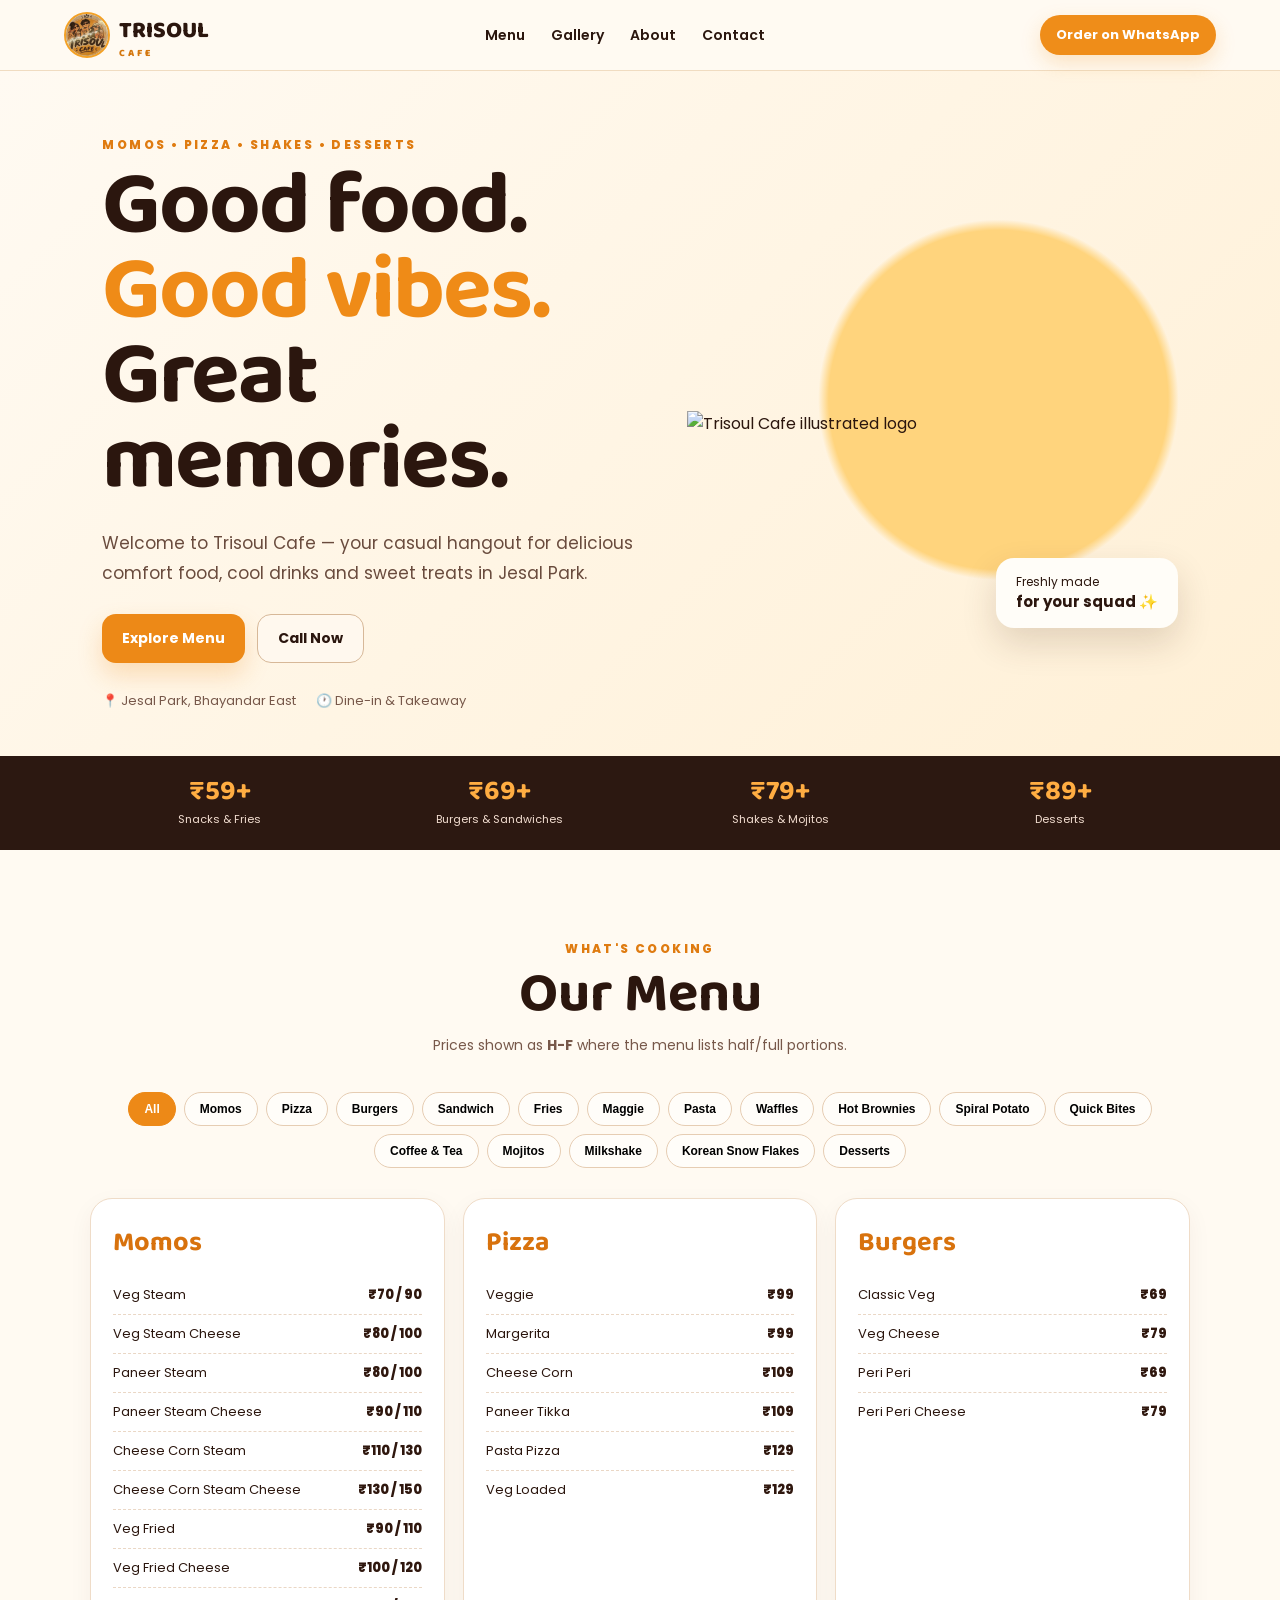
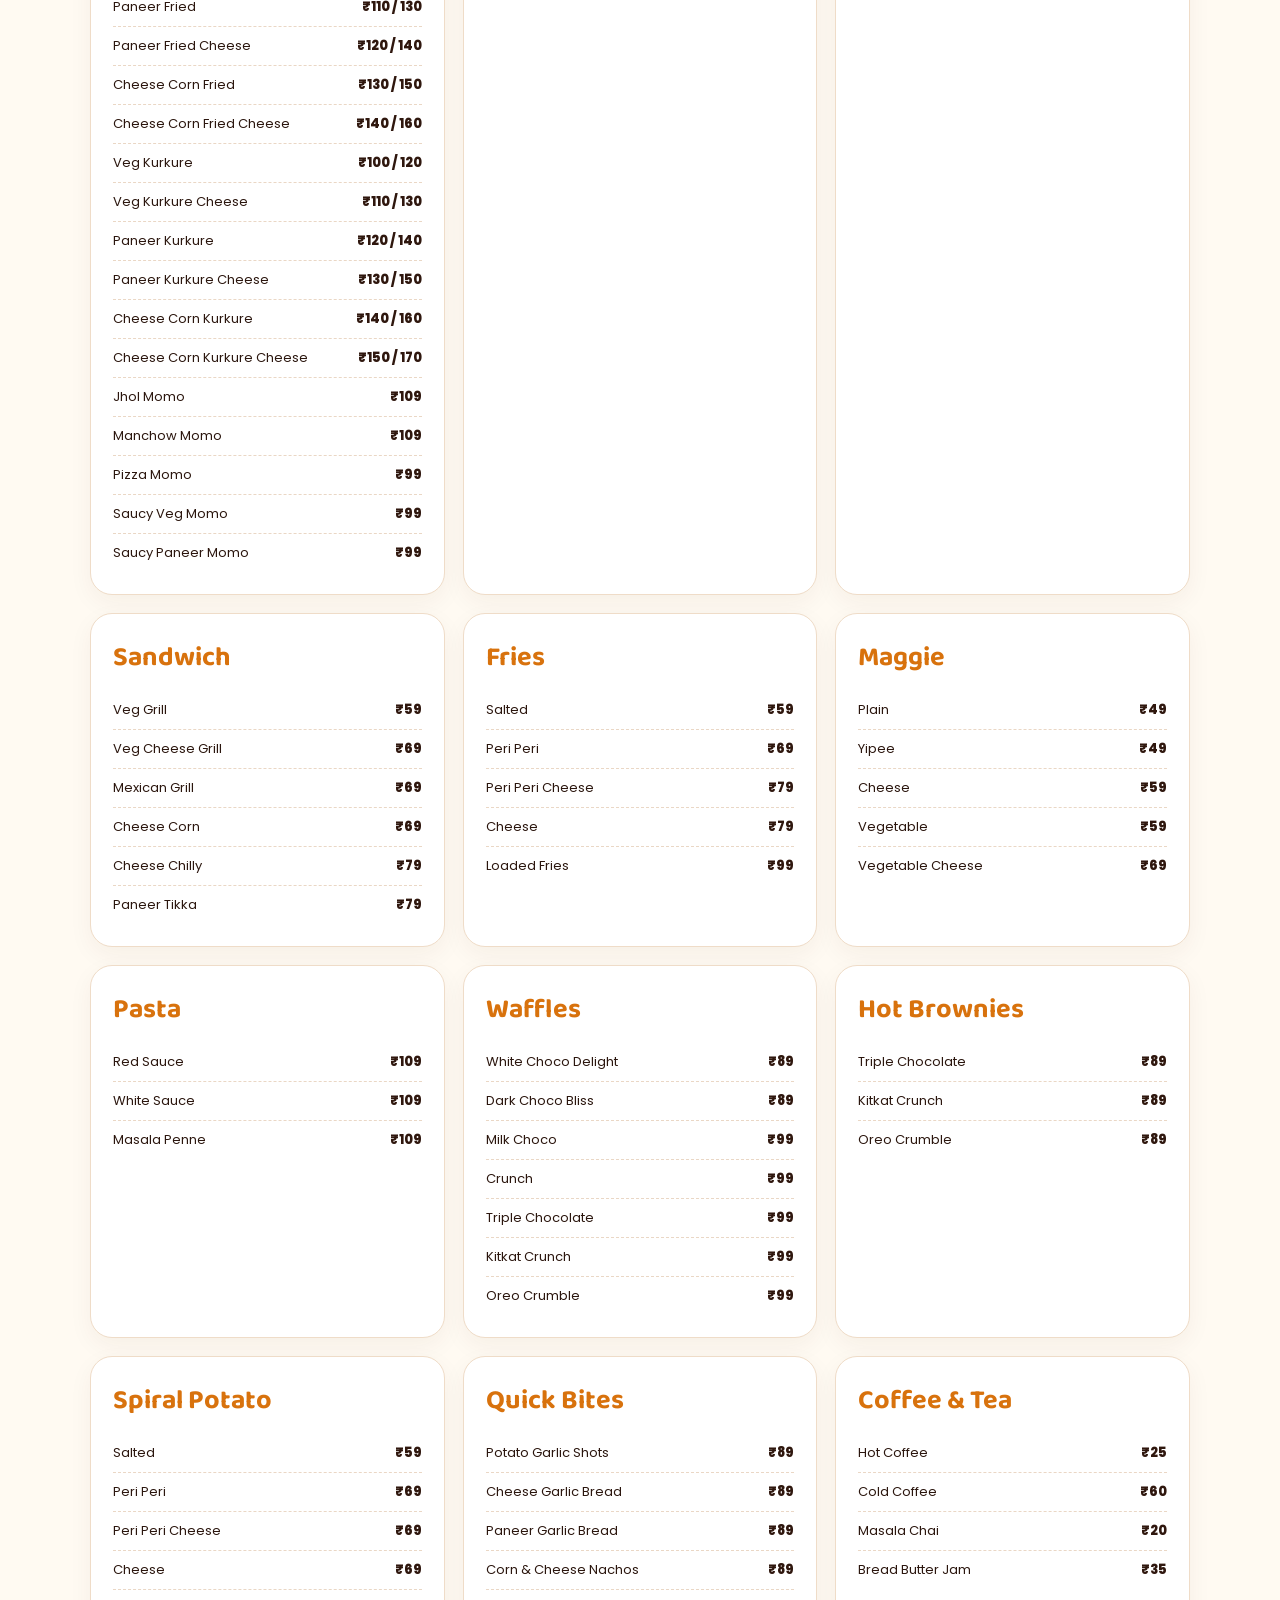
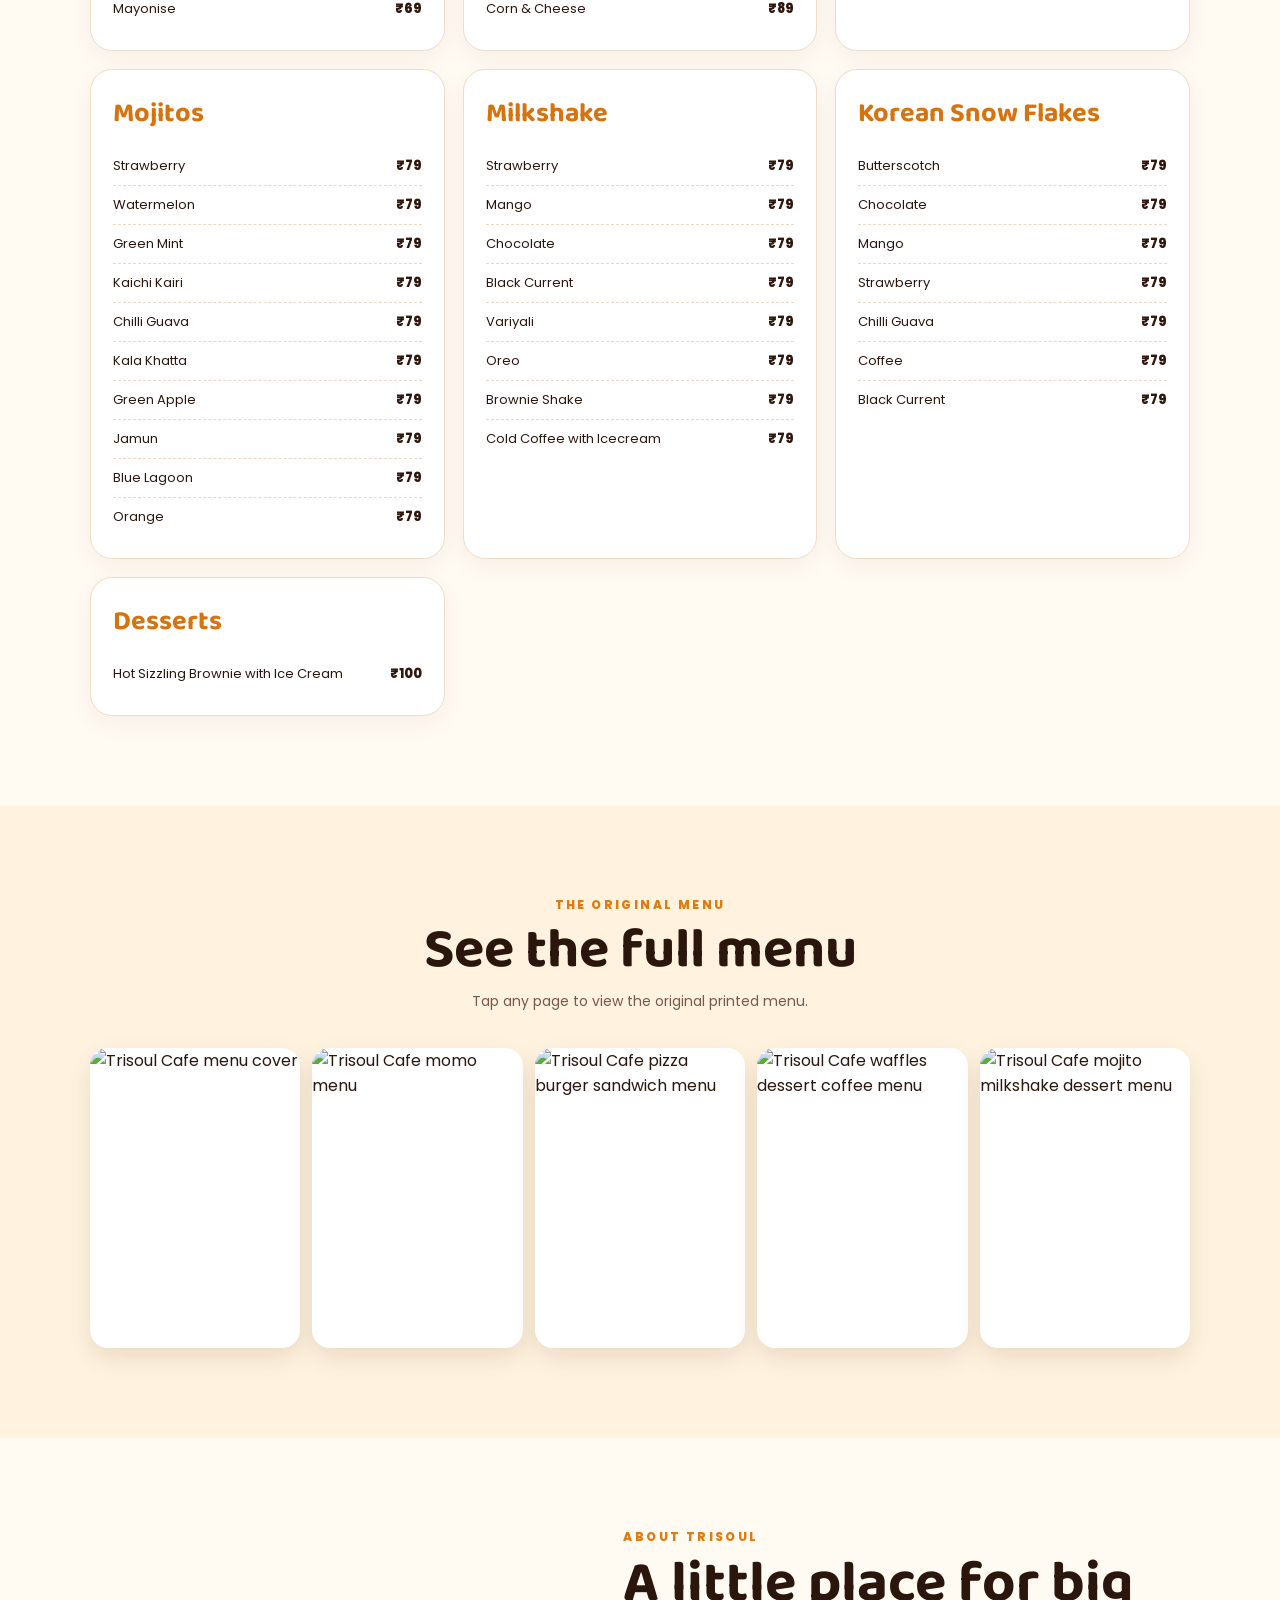
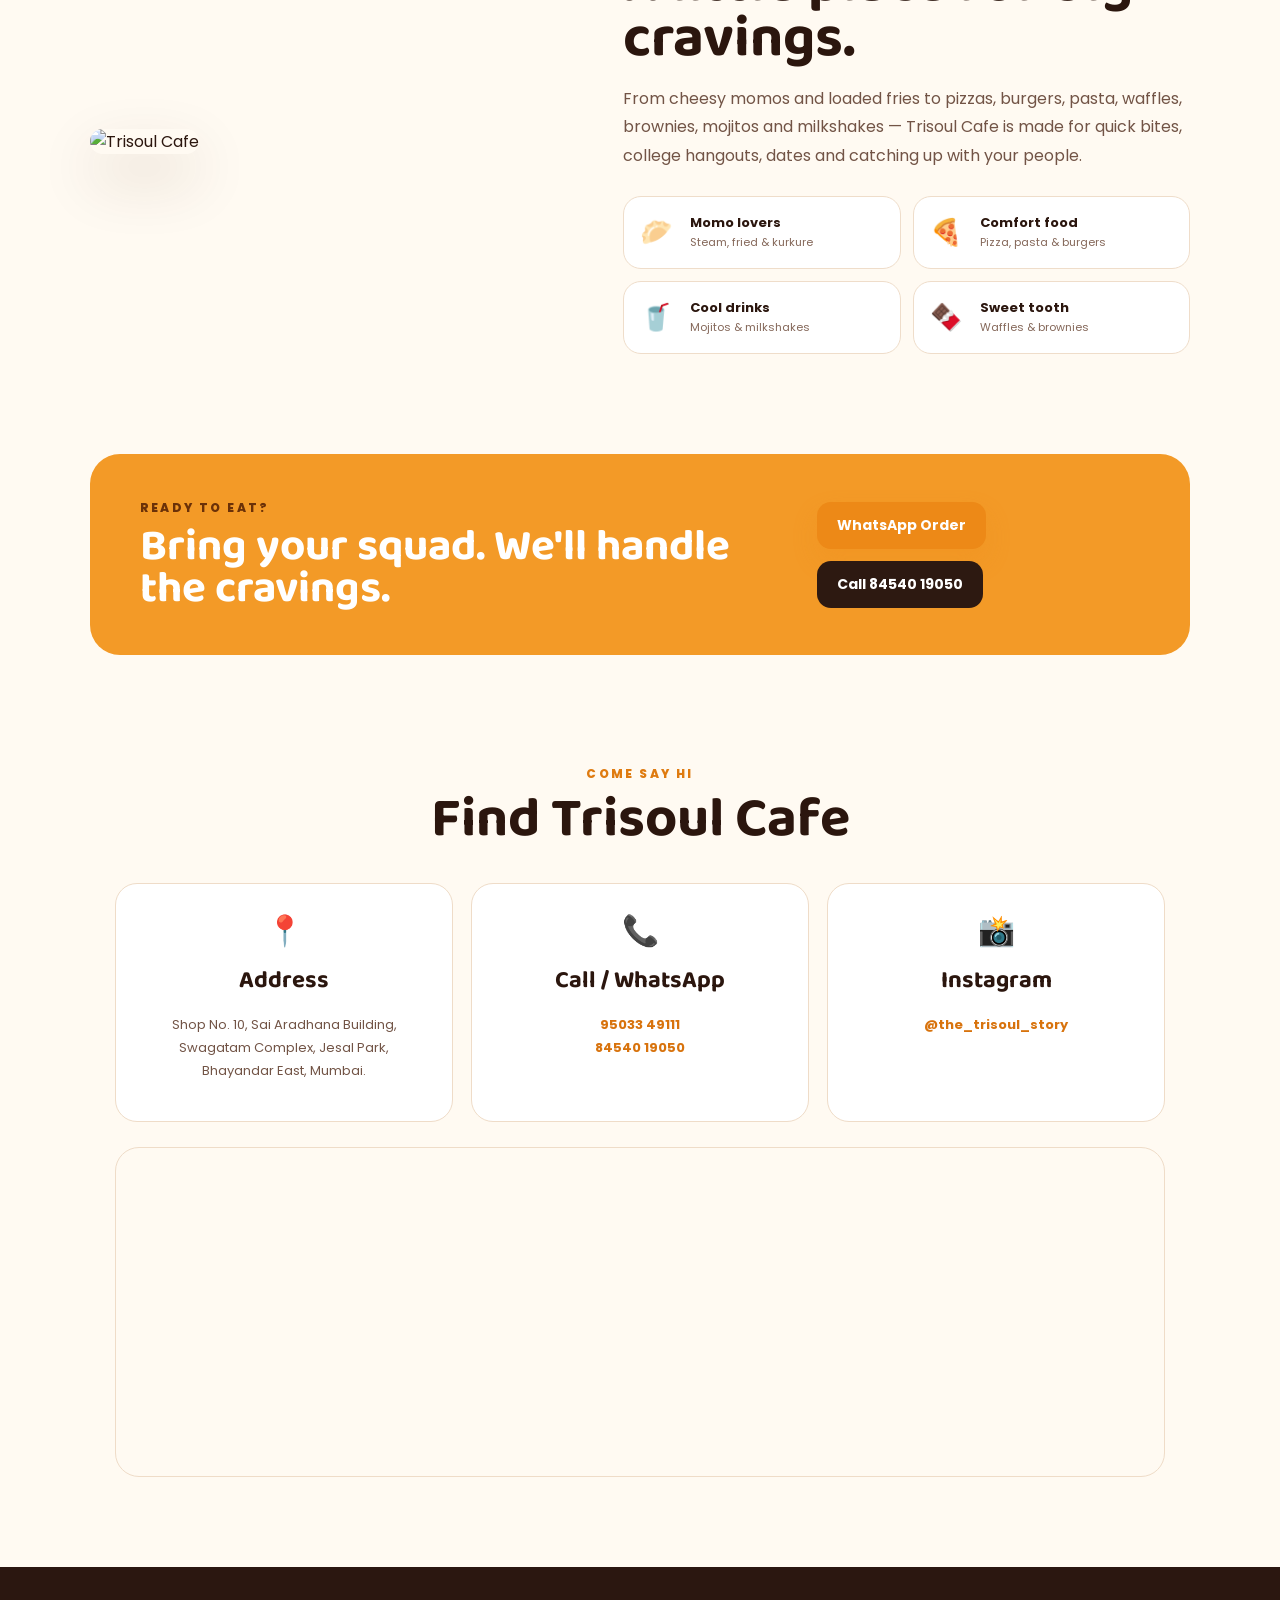
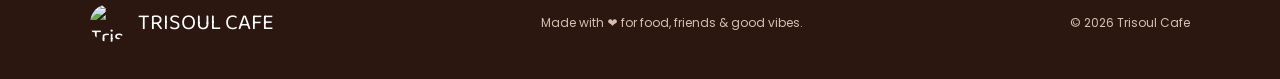
==== index.html @ 26908c4f "Update index.html" ====
<!doctype html>
<html lang="en">
<head>
  <meta charset="utf-8">
  <meta name="viewport" content="width=device-width, initial-scale=1">
  <meta name="theme-color" content="#f29a28">
  <title>Trisoul Cafe | Jesal Park, Bhayandar East</title>
  <meta name="description" content="Trisoul Cafe — momos, pizza, burgers, sandwiches, pasta, desserts, shakes and mojitos at Jesal Park, Bhayandar East.">
  <link rel="preconnect" href="https://fonts.googleapis.com">
  <link rel="preconnect" href="https://fonts.gstatic.com" crossorigin>
  <link href="https://fonts.googleapis.com/css2?family=Baloo+2:wght@500;600;700;800&family=Poppins:wght@400;500;600;700&display=swap" rel="stylesheet">
  <link rel="stylesheet" href="style.css">
</head>
<body>
  <header class="nav">
    <a class="brand" href="#home"><img src="logo.jpg" alt="Trisoul Cafe logo"><span>TRISOUL <small>CAFE</small></span></a>
    <nav>
      <a href="#menu">Menu</a>
      <a href="#gallery">Gallery</a>
      <a href="#about">About</a>
      <a href="#contact">Contact</a>
    </nav>
    <a class="nav-order" href="https://wa.me/919503349111?text=Hi%20Trisoul%20Cafe%2C%20I%20want%20to%20place%20an%20order." target="_blank" rel="noopener">Order on WhatsApp</a>
  </header>

  <main id="home">
    <section class="hero">
      <div class="hero-copy">
        <p class="eyebrow">MOMOS • PIZZA • SHAKES • DESSERTS</p>
        <h1>Good food.<br><span>Good vibes.</span><br>Great memories.</h1>
        <p class="lead">Welcome to Trisoul Cafe — your casual hangout for delicious comfort food, cool drinks and sweet treats in Jesal Park.</p>
        <div class="hero-actions">
          <a class="btn primary" href="#menu">Explore Menu</a>
          <a class="btn ghost" href="tel:+919503349111">Call Now</a>
        </div>
        <div class="quick-info">
          <span>📍 Jesal Park, Bhayandar East</span>
          <span>🕐 Dine-in & Takeaway</span>
        </div>
      </div>
      <div class="hero-art">
        <div class="sun"></div>
        <img src="assets/logo.png" alt="Trisoul Cafe illustrated logo" class="hero-logo">
        <div class="floating-card">Freshly made<br><b>for your squad ✨</b></div>
      </div>
    </section>

    <section class="strip">
      <div><b>₹59+</b><span>Snacks & Fries</span></div>
      <div><b>₹69+</b><span>Burgers & Sandwiches</span></div>
      <div><b>₹79+</b><span>Shakes & Mojitos</span></div>
      <div><b>₹89+</b><span>Desserts</span></div>
    </section>

    <section class="section" id="menu">
      <div class="section-head">
        <p class="eyebrow">WHAT'S COOKING</p>
        <h2>Our Menu</h2>
        <p>Prices shown as <b>H-F</b> where the menu lists half/full portions.</p>
      </div>
      <div class="filters" id="filters"></div>
      <div class="menu-grid" id="menuGrid"></div>
    </section>

    <section class="menu-photos section">
      <div class="section-head">
        <p class="eyebrow">THE ORIGINAL MENU</p>
        <h2>See the full menu</h2>
        <p>Tap any page to view the original printed menu.</p>
      </div>
      <div class="photo-grid">
        <a href="assets/menu-1.jpg" target="_blank"><img src="assets/menu-1.jpg" alt="Trisoul Cafe menu cover"></a>
        <a href="assets/menu-2.jpg" target="_blank"><img src="assets/menu-2.jpg" alt="Trisoul Cafe momo menu"></a>
        <a href="assets/menu-3.jpg" target="_blank"><img src="assets/menu-3.jpg" alt="Trisoul Cafe pizza burger sandwich menu"></a>
        <a href="assets/menu-4.jpg" target="_blank"><img src="assets/menu-4.jpg" alt="Trisoul Cafe waffles dessert coffee menu"></a>
        <a href="assets/menu-5.jpg" target="_blank"><img src="assets/menu-5.jpg" alt="Trisoul Cafe mojito milkshake dessert menu"></a>
      </div>
    </section>

    <section class="section about" id="about">
      <div class="about-image"><img src="assets/menu-1.jpg" alt="Trisoul Cafe"></div>
      <div>
        <p class="eyebrow">ABOUT TRISOUL</p>
        <h2>A little place for big cravings.</h2>
        <p>From cheesy momos and loaded fries to pizzas, burgers, pasta, waffles, brownies, mojitos and milkshakes — Trisoul Cafe is made for quick bites, college hangouts, dates and catching up with your people.</p>
        <div class="features">
          <div><span>🥟</span><b>Momo lovers</b><small>Steam, fried & kurkure</small></div>
          <div><span>🍕</span><b>Comfort food</b><small>Pizza, pasta & burgers</small></div>
          <div><span>🥤</span><b>Cool drinks</b><small>Mojitos & milkshakes</small></div>
          <div><span>🍫</span><b>Sweet tooth</b><small>Waffles & brownies</small></div>
        </div>
      </div>
    </section>

    <section class="cta">
      <div>
        <p class="eyebrow">READY TO EAT?</p>
        <h2>Bring your squad. We'll handle the cravings.</h2>
      </div>
      <div class="cta-actions">
        <a class="btn primary" href="https://wa.me/919503349111?text=Hi%20Trisoul%20Cafe%2C%20I%20want%20to%20place%20an%20order." target="_blank" rel="noopener">WhatsApp Order</a>
        <a class="btn dark" href="tel:+918454019050">Call 84540 19050</a>
      </div>
    </section>

    <section class="section contact" id="contact">
      <div class="section-head">
        <p class="eyebrow">COME SAY HI</p>
        <h2>Find Trisoul Cafe</h2>
      </div>
      <div class="contact-grid">
        <div class="contact-card"><span>📍</span><h3>Address</h3><p>Shop No. 10, Sai Aradhana Building,<br>Swagatam Complex, Jesal Park,<br>Bhayandar East, Mumbai.</p></div>
        <div class="contact-card"><span>📞</span><h3>Call / WhatsApp</h3><p><a href="tel:+919503349111">95033 49111</a><br><a href="tel:+918454019050">84540 19050</a></p></div>
        <div class="contact-card"><span>📸</span><h3>Instagram</h3><p><a href="https://instagram.com/the_trisoul_story" target="_blank" rel="noopener">@the_trisoul_story</a></p></div>
      </div>
      <div class="map-wrap">
        <iframe title="Trisoul Cafe map" src="https://www.google.com/maps?q=Jesal%20Park%2C%20Bhayandar%20East%2C%20Mumbai&output=embed" loading="lazy"></iframe>
      </div>
    </section>
  </main>

  <footer>
    <div><img src="assets/logo.png" alt="Trisoul Cafe"><span>TRISOUL CAFE</span></div>
    <p>Made with ❤️ for food, friends & good vibes.</p>
    <p>© <span id="year"></span> Trisoul Cafe</p>
  </footer>

  <script src="script.js"></script>
</body>
</html>
---- style.css ----
*{box-sizing:border-box}html{scroll-behavior:smooth}body{margin:0;color:#2b160e;background:#fffaf2;font-family:Poppins,system-ui,sans-serif}a{text-decoration:none;color:inherit}.nav{position:sticky;top:0;z-index:50;display:flex;align-items:center;justify-content:space-between;gap:20px;padding:12px 5vw;background:rgba(255,250,242,.94);backdrop-filter:blur(12px);border-bottom:1px solid #f0dcc1}.brand{display:flex;align-items:center;gap:9px;font-family:"Baloo 2";font-weight:800;font-size:23px}.brand img{width:46px;height:46px;border-radius:50%;object-fit:cover;border:2px solid #f3a126}.brand small{display:block;font-size:10px;line-height:9px;letter-spacing:3px;color:#d4770e}.nav nav{display:flex;gap:26px;font-weight:600;font-size:14px}.nav nav a:hover{color:#e88314}.nav-order{background:#ef8d19;color:#fff;padding:10px 16px;border-radius:999px;font-size:13px;font-weight:700;box-shadow:0 8px 20px rgba(239,141,25,.22)}.hero{min-height:650px;display:grid;grid-template-columns:1.05fr .95fr;align-items:center;padding:65px 8vw 45px;overflow:hidden;background:radial-gradient(circle at 78% 48%,#ffd47d 0 16%,transparent 17%),linear-gradient(135deg,#fffaf2,#fff0d6)}.eyebrow{margin:0 0 10px;color:#df7b10;font-size:12px;letter-spacing:2.4px;font-weight:800}.hero h1,.section h2,.cta h2{font-family:"Baloo 2";margin:0;line-height:.95}.hero h1{font-size:clamp(52px,7vw,92px);letter-spacing:-2px}.hero h1 span{color:#ef8b17}.lead{max-width:600px;font-size:17px;line-height:1.75;color:#694b3d;margin:25px 0}.hero-actions,.cta-actions{display:flex;gap:12px;flex-wrap:wrap}.btn{display:inline-flex;align-items:center;justify-content:center;padding:13px 20px;border-radius:14px;font-weight:700;font-size:14px;transition:.2s}.btn:hover{transform:translateY(-2px)}.primary{background:#ed8917;color:#fff;box-shadow:0 12px 24px rgba(237,137,23,.24)}.ghost{border:1px solid #d7b898;background:#fff8ee}.dark{background:#2d1911;color:#fff}.quick-info{display:flex;gap:20px;flex-wrap:wrap;margin-top:28px;color:#77584a;font-size:13px}.hero-art{position:relative;display:flex;justify-content:center;align-items:center;min-height:500px}.sun{display:none}.hero-logo{position:relative;width:min(520px,92%);height:auto;display:block;border:0;border-radius:0;mix-blend-mode:normal;box-shadow:none}.floating-card{position:absolute;right:0;bottom:45px;background:#fffdf8;padding:15px 20px;border-radius:18px;box-shadow:0 15px 35px rgba(75,42,20,.16);font-size:12px;line-height:1.5}.floating-card b{font-size:15px}.strip{display:grid;grid-template-columns:repeat(4,1fr);background:#2c1811;color:#fff;padding:22px 7vw;gap:20px}.strip div{display:flex;flex-direction:column;text-align:center}.strip b{font-family:"Baloo 2";font-size:28px;color:#ffad42;line-height:1}.strip span{font-size:11px;color:#f3ded1;margin-top:5px}.section{padding:90px 7vw}.section-head{text-align:center;max-width:720px;margin:0 auto 36px}.section h2{font-size:56px}.section-head p:last-child{color:#77584a;font-size:14px}.filters{display:flex;justify-content:center;gap:8px;flex-wrap:wrap;margin-bottom:30px}.filter{border:1px solid #e6cdb3;background:#fffdf9;padding:9px 15px;border-radius:999px;font-weight:700;font-size:12px;cursor:pointer}.filter.active,.filter:hover{background:#ed8917;color:#fff;border-color:#ed8917}.menu-grid{display:grid;grid-template-columns:repeat(3,1fr);gap:18px;max-width:1180px;margin:auto}.menu-card{background:#fff;border:1px solid #efdcc8;border-radius:22px;padding:22px;box-shadow:0 8px 24px rgba(87,45,16,.05)}.menu-card h3{font-family:"Baloo 2";font-size:27px;margin:0 0 12px;color:#d8720d}.menu-card ul{list-style:none;margin:0;padding:0}.menu-card li{display:flex;justify-content:space-between;gap:14px;padding:9px 0;border-bottom:1px dashed #ead7c5;font-size:13px}.menu-card li:last-child{border-bottom:0}.price{font-weight:800;color:#2f170e;white-space:nowrap}.menu-photos{background:#fff3df}.photo-grid{display:grid;grid-template-columns:repeat(5,1fr);gap:12px;max-width:1200px;margin:auto}.photo-grid a{overflow:hidden;border-radius:18px;display:block;background:#fff;box-shadow:0 10px 25px rgba(80,40,10,.12)}.photo-grid img{width:100%;height:300px;object-fit:cover;display:block;transition:.3s}.photo-grid a:hover img{transform:scale(1.03)}.about{display:grid;grid-template-columns:.9fr 1.1fr;gap:70px;align-items:center}.about-image img{width:100%;max-height:570px;object-fit:cover;border-radius:30px;box-shadow:0 25px 60px rgba(74,39,14,.16)}.about h2{font-size:58px;margin-bottom:18px}.about p:not(.eyebrow){color:#725446;line-height:1.8}.features{display:grid;grid-template-columns:repeat(2,1fr);gap:12px;margin-top:25px}.features div{padding:16px;background:#fff;border:1px solid #efddca;border-radius:18px;display:grid;grid-template-columns:40px 1fr;column-gap:10px}.features span{grid-row:span 2;font-size:26px}.features b{font-size:13px}.features small{color:#85685a;font-size:11px}.cta{margin:10px 7vw 80px;padding:45px 50px;border-radius:30px;background:#f39a27;color:#fff;display:flex;align-items:center;justify-content:space-between;gap:25px}.cta .eyebrow{color:#6b3108}.cta h2{font-size:44px;max-width:700px}.contact{padding-top:30px}.contact-grid{display:grid;grid-template-columns:repeat(3,1fr);gap:18px;max-width:1050px;margin:auto}.contact-card{background:#fff;border:1px solid #efdcc8;border-radius:22px;padding:25px;text-align:center}.contact-card span{font-size:30px}.contact-card h3{font-family:"Baloo 2";font-size:24px;margin:7px 0}.contact-card p{font-size:13px;line-height:1.8;color:#725446}.contact-card a{color:#d8730d;font-weight:700}.map-wrap{max-width:1050px;margin:25px auto 0;border-radius:24px;overflow:hidden;border:1px solid #efdcc8;height:330px}.map-wrap iframe{width:100%;height:100%;border:0}footer{padding:35px 7vw;background:#2b1710;color:#fff;display:flex;align-items:center;justify-content:space-between;gap:15px;font-size:12px}footer div{display:flex;align-items:center;gap:10px;font-family:"Baloo 2";font-size:22px}footer img{width:38px;height:38px;object-fit:cover;border-radius:50%}footer p{color:#d8bdb0}@media(max-width:900px){.nav nav{display:none}.hero{grid-template-columns:1fr;padding-top:45px}.hero-art{min-height:430px}.strip{grid-template-columns:repeat(2,1fr)}.menu-grid{grid-template-columns:repeat(2,1fr)}.photo-grid{grid-template-columns:repeat(2,1fr)}.photo-grid a:first-child{grid-column:span 2}.about{grid-template-columns:1fr;gap:35px}.cta{flex-direction:column;align-items:flex-start}.contact-grid{grid-template-columns:1fr}.section h2{font-size:46px}}@media(max-width:600px){.nav{padding:9px 16px}.brand span{display:none}.nav-order{font-size:11px;padding:9px 12px}.hero{padding:42px 20px 25px}.hero h1{font-size:58px}.hero-logo{width:88%}.sun{display:none}.floating-card{right:4px;bottom:20px}.strip{padding:18px 14px}.section{padding:65px 18px}.menu-grid{grid-template-columns:1fr}.photo-grid{grid-template-columns:1fr}.photo-grid a:first-child{grid-column:auto}.photo-grid img{height:420px}.about h2{font-size:45px}.features{grid-template-columns:1fr}.cta{margin:10px 18px 55px;padding:32px 25px}.cta h2{font-size:38px}footer{flex-direction:column;text-align:center}.quick-info{font-size:12px}}
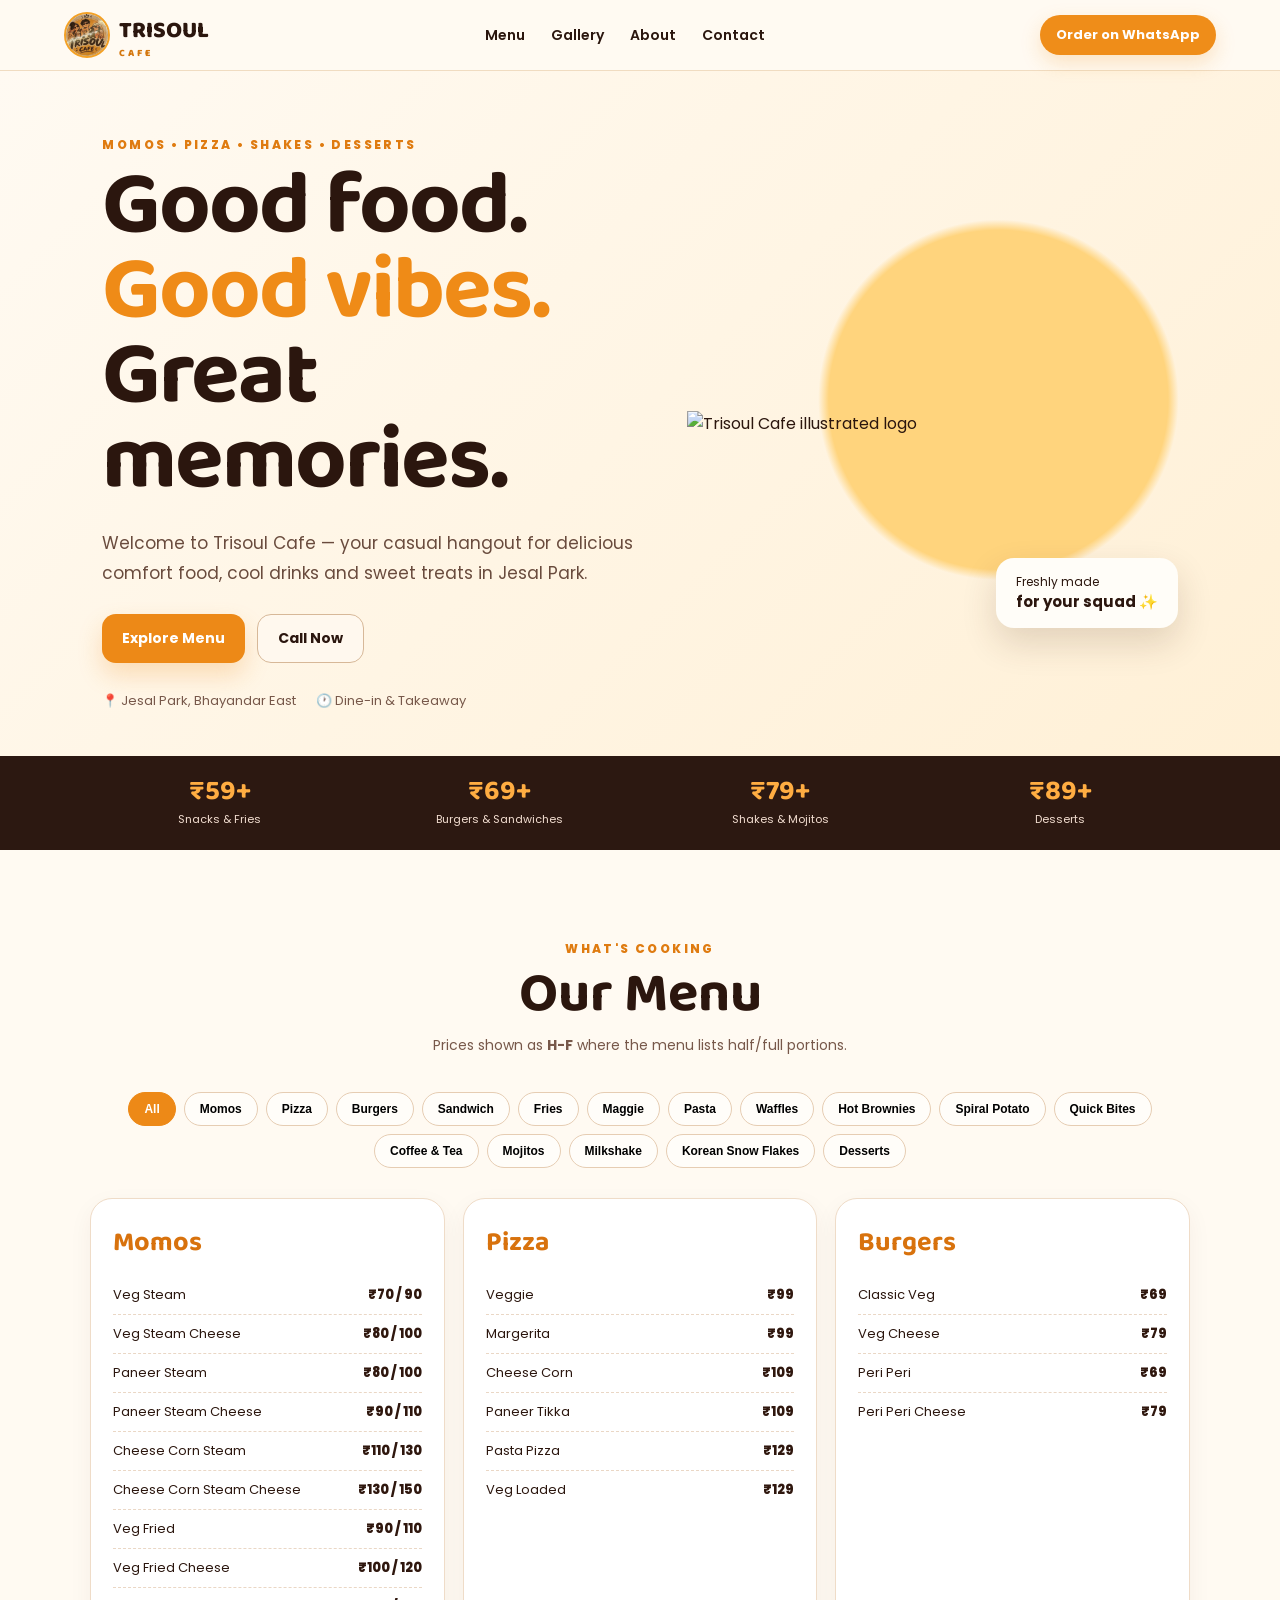
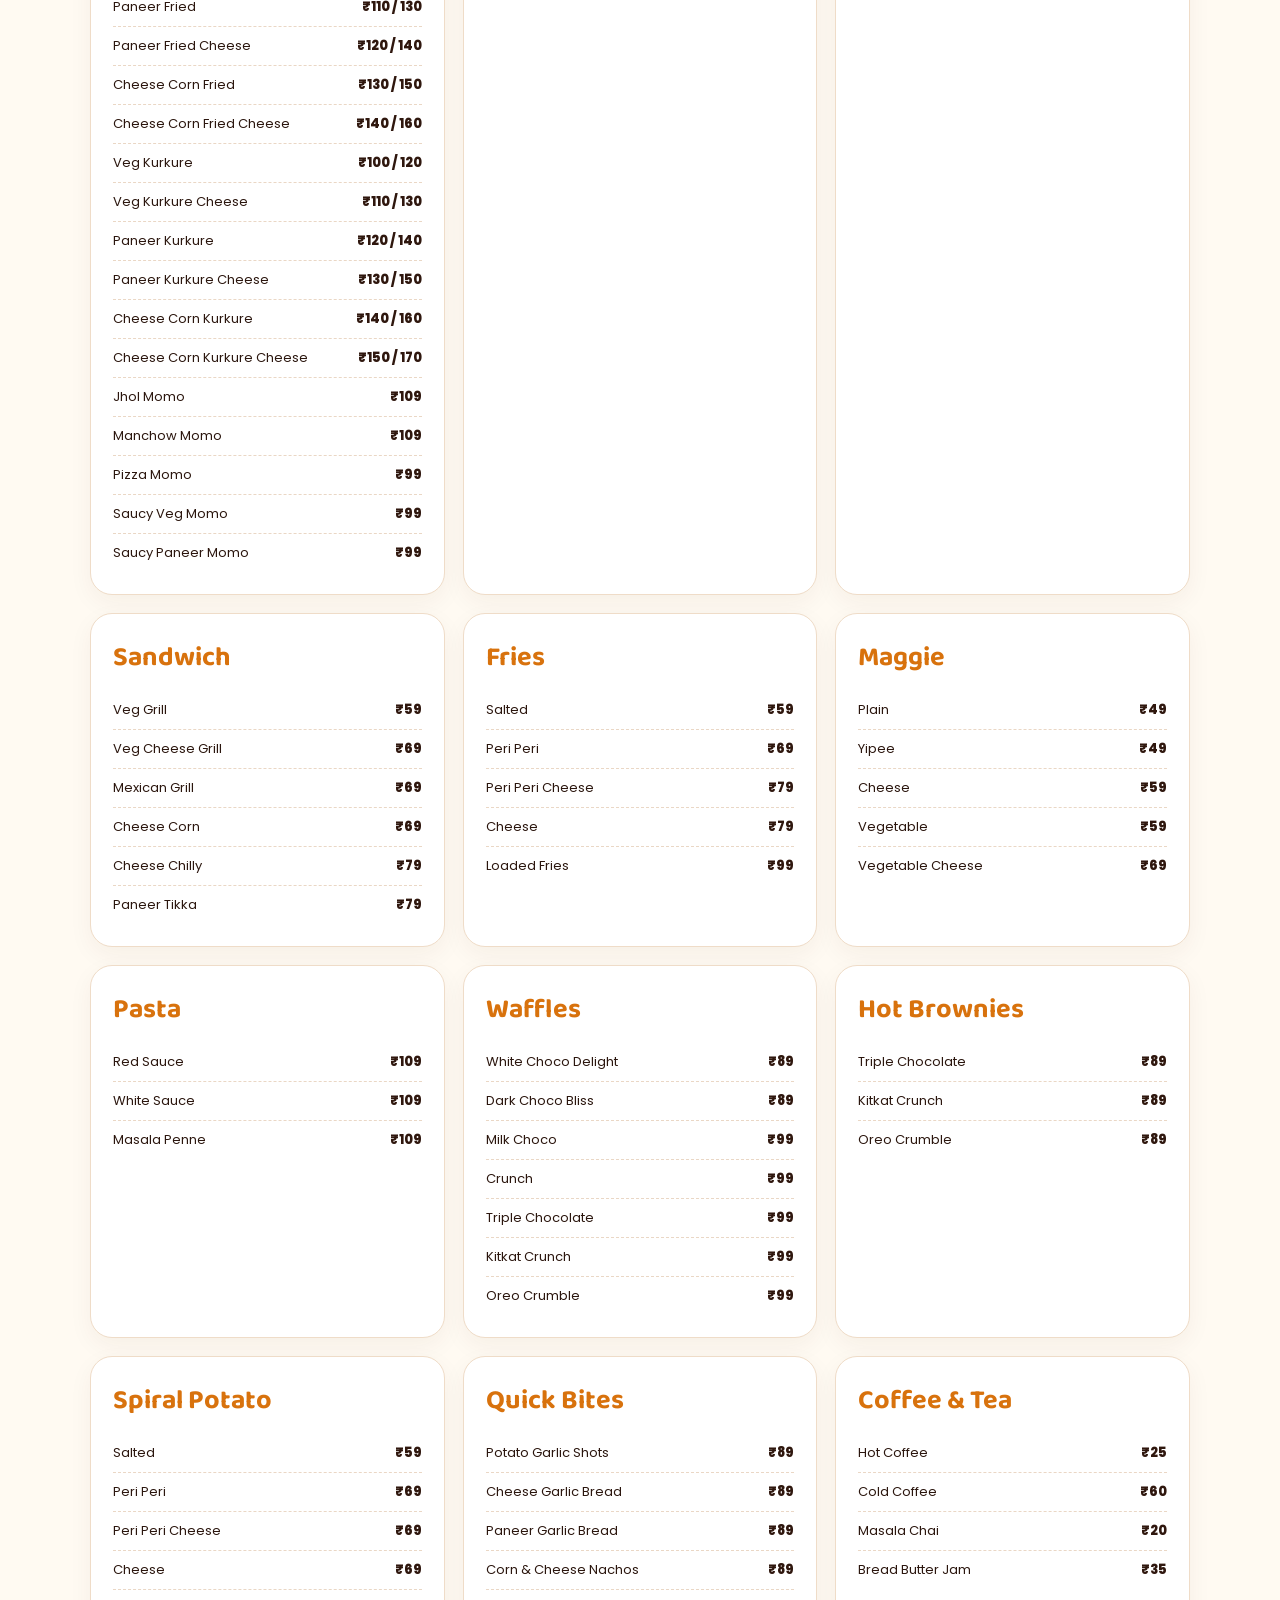
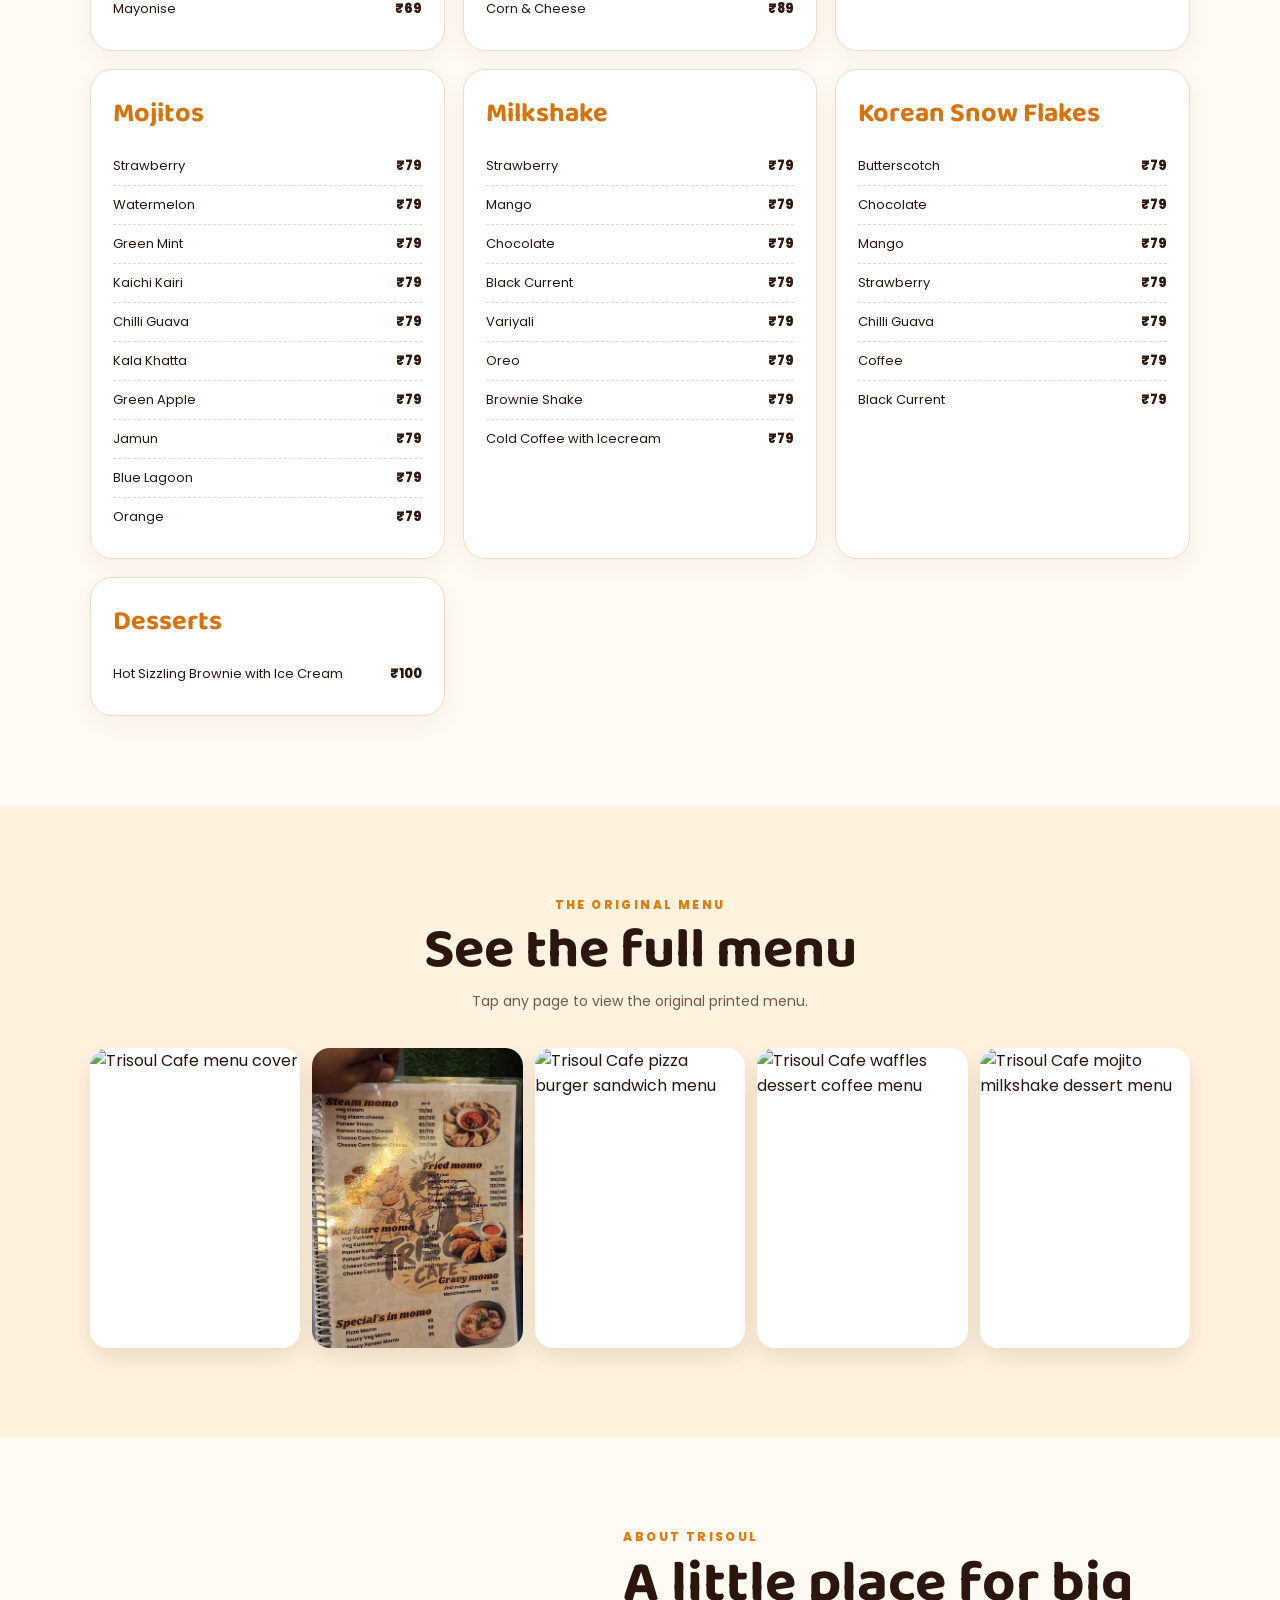
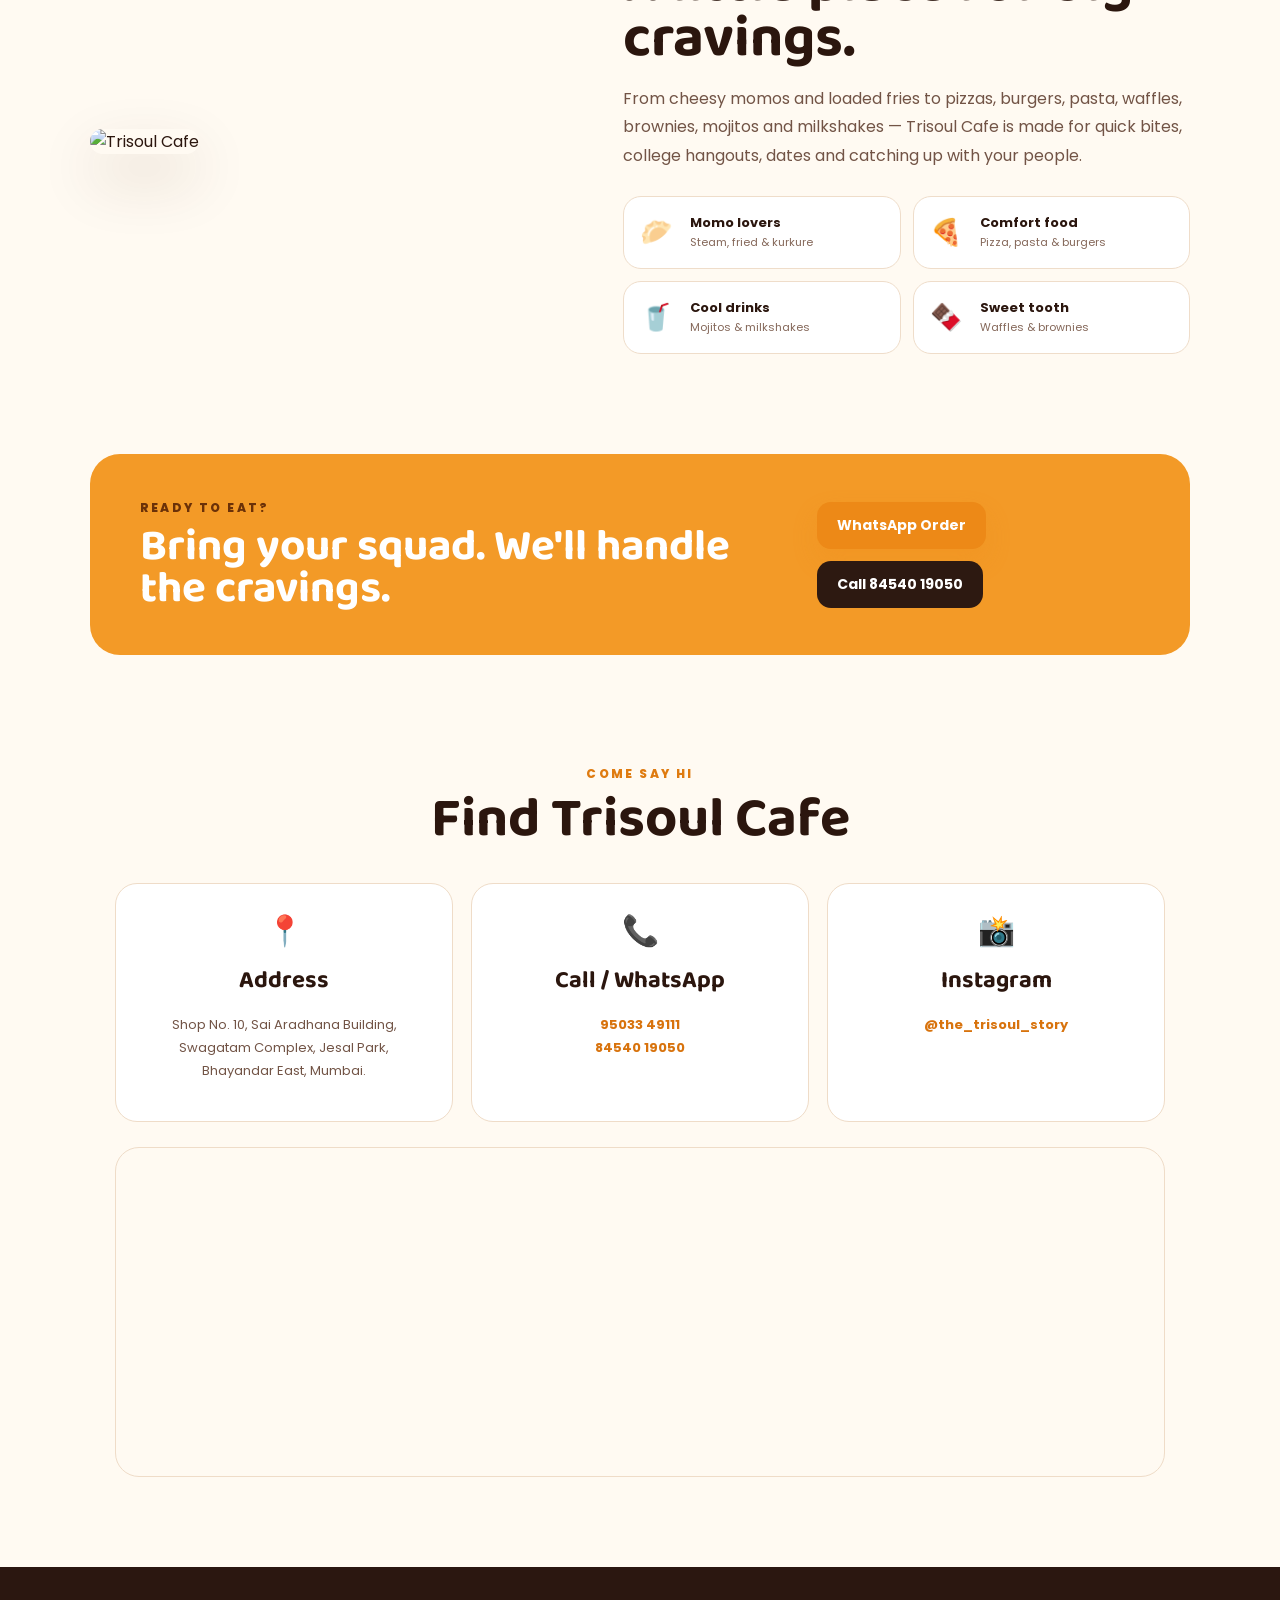
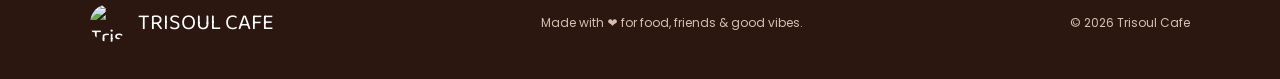
==== commit 80965d21: "Update index.html" ====
--- a/index.html
+++ b/index.html
@@ -40,7 +40,7 @@
       </div>
       <div class="hero-art">
         <div class="sun"></div>
-        <img src="assets/logo.png" alt="Trisoul Cafe illustrated logo" class="hero-logo">
+        <img src="logo.png" alt="Trisoul Cafe illustrated logo" class="hero-logo">
         <div class="floating-card">Freshly made<br><b>for your squad ✨</b></div>
       </div>
     </section>
@@ -69,16 +69,16 @@
         <p>Tap any page to view the original printed menu.</p>
       </div>
       <div class="photo-grid">
-        <a href="assets/menu-1.jpg" target="_blank"><img src="assets/menu-1.jpg" alt="Trisoul Cafe menu cover"></a>
-        <a href="assets/menu-2.jpg" target="_blank"><img src="assets/menu-2.jpg" alt="Trisoul Cafe momo menu"></a>
-        <a href="assets/menu-3.jpg" target="_blank"><img src="assets/menu-3.jpg" alt="Trisoul Cafe pizza burger sandwich menu"></a>
-        <a href="assets/menu-4.jpg" target="_blank"><img src="assets/menu-4.jpg" alt="Trisoul Cafe waffles dessert coffee menu"></a>
-        <a href="assets/menu-5.jpg" target="_blank"><img src="assets/menu-5.jpg" alt="Trisoul Cafe mojito milkshake dessert menu"></a>
+        <a href="menu-1.png" target="_blank"><img src="menu-1.png" alt="Trisoul Cafe menu cover"></a>
+        <a href="menu-2.png" target="_blank"><img src="menu-2.jpg" alt="Trisoul Cafe momo menu"></a>
+        <a href="menu-3.png" target="_blank"><img src="menu-3.png" alt="Trisoul Cafe pizza burger sandwich menu"></a>
+        <a href="menu-4.png" target="_blank"><img src="menu-4.png" alt="Trisoul Cafe waffles dessert coffee menu"></a>
+        <a href="menu-5.png" target="_blank"><img src="menu-5.png" alt="Trisoul Cafe mojito milkshake dessert menu"></a>
       </div>
     </section>
 
     <section class="section about" id="about">
-      <div class="about-image"><img src="assets/menu-1.jpg" alt="Trisoul Cafe"></div>
+      <div class="about-image"><img src="menu-1.png" alt="Trisoul Cafe"></div>
       <div>
         <p class="eyebrow">ABOUT TRISOUL</p>
         <h2>A little place for big cravings.</h2>
@@ -120,7 +120,7 @@
   </main>
 
   <footer>
-    <div><img src="assets/logo.png" alt="Trisoul Cafe"><span>TRISOUL CAFE</span></div>
+    <div><img src="logo.png" alt="Trisoul Cafe"><span>TRISOUL CAFE</span></div>
     <p>Made with ❤️ for food, friends & good vibes.</p>
     <p>© <span id="year"></span> Trisoul Cafe</p>
   </footer>
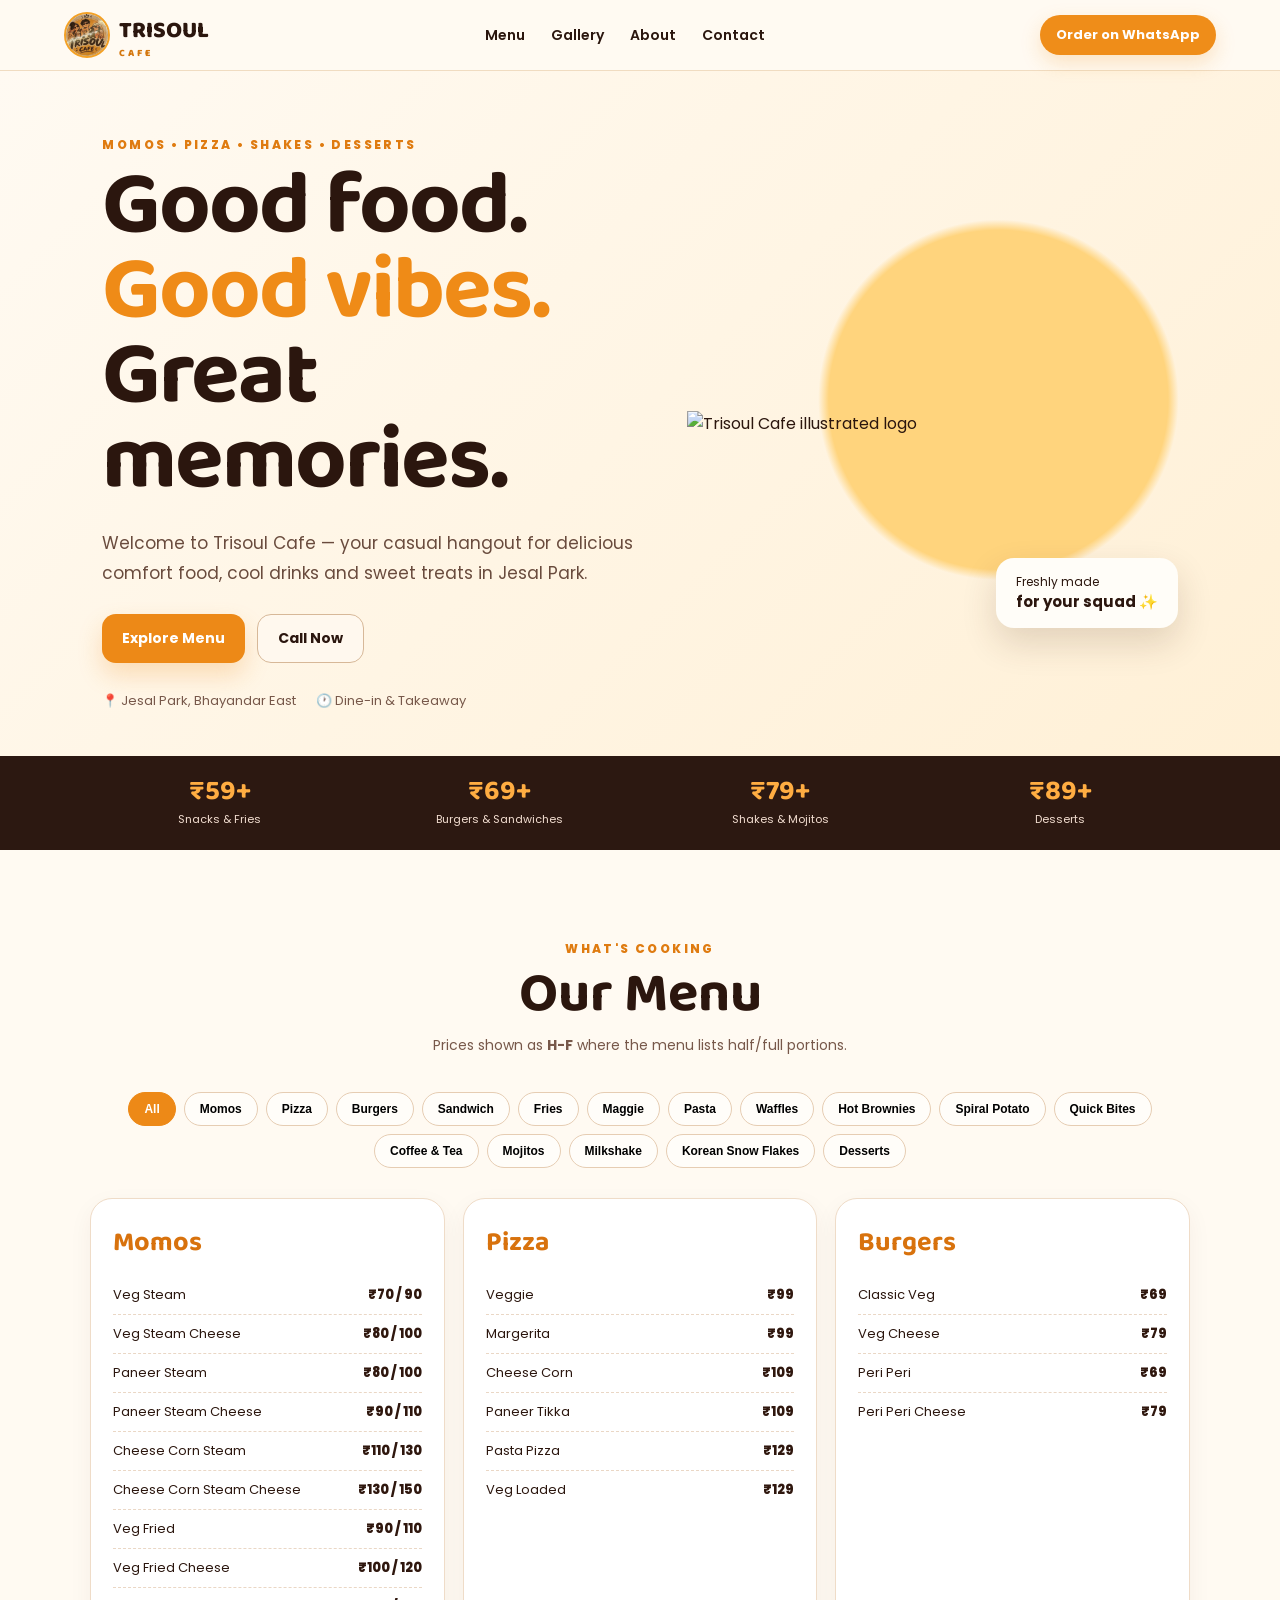
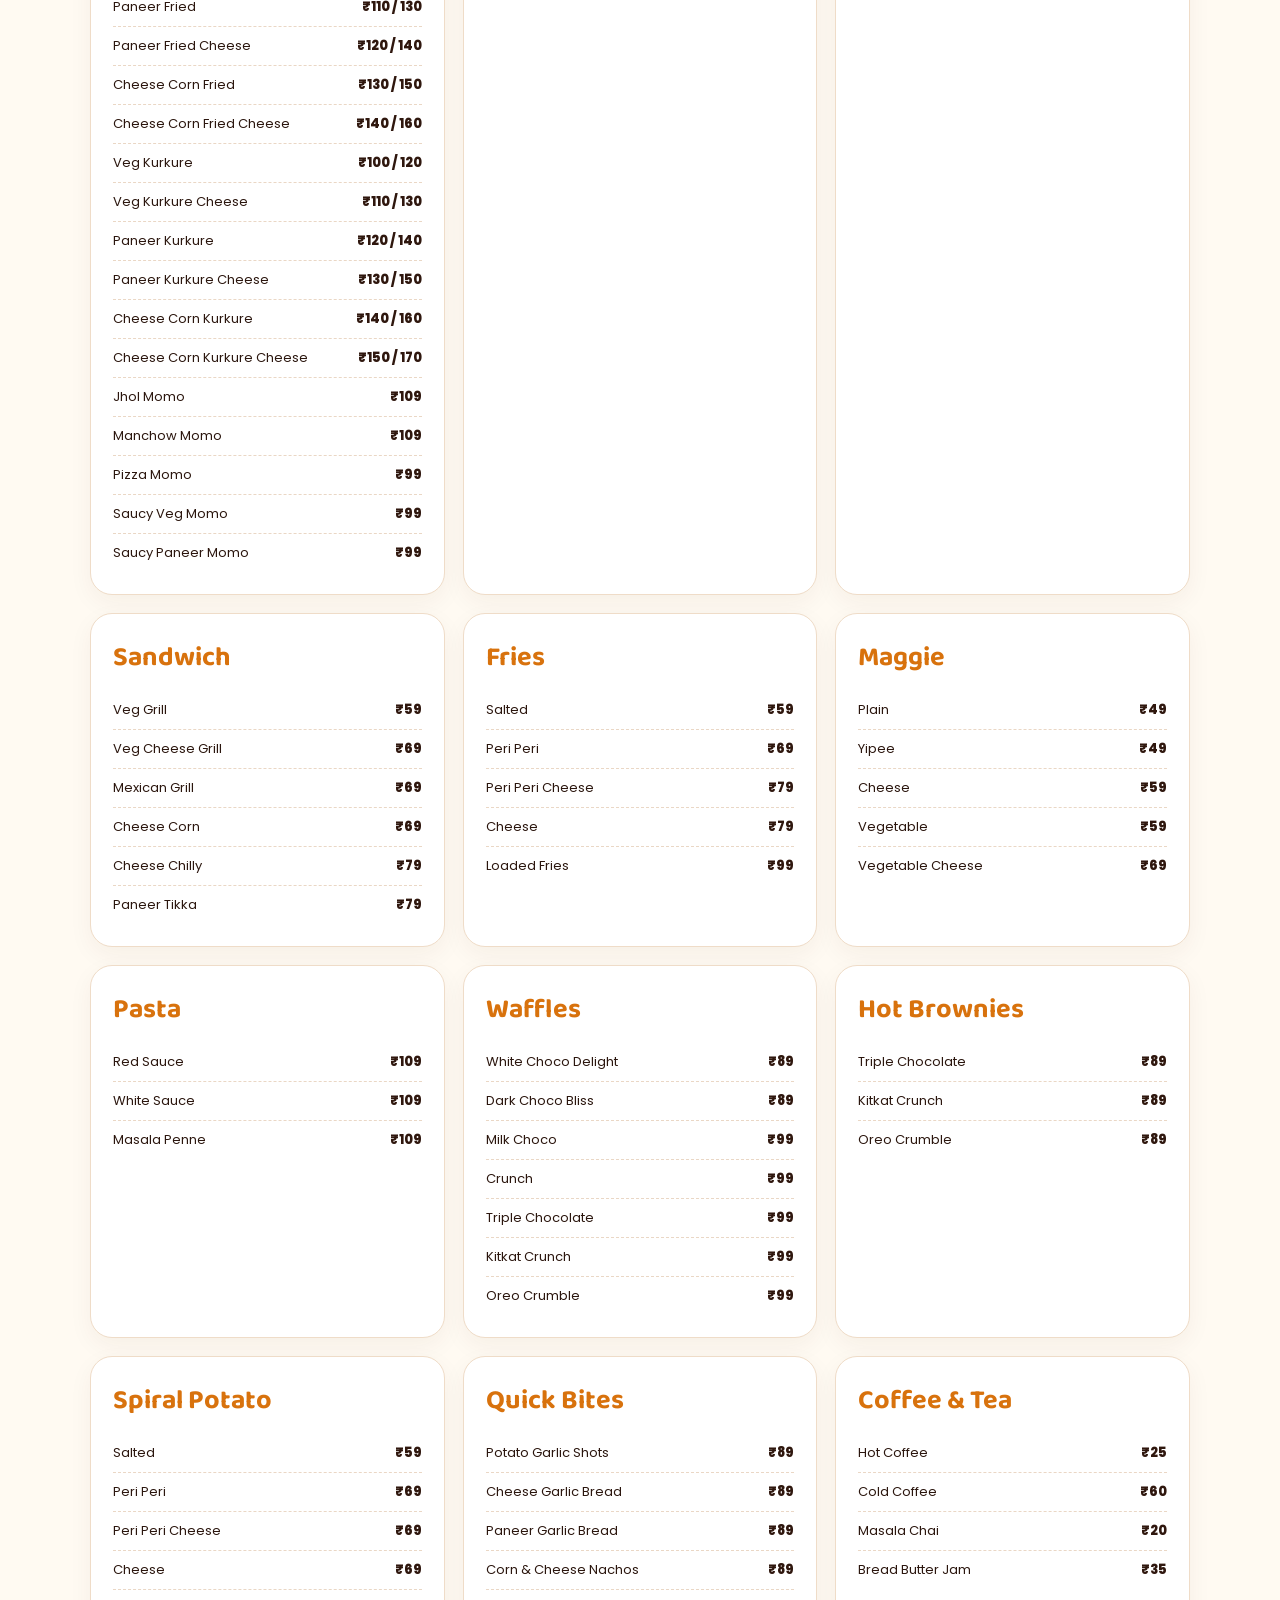
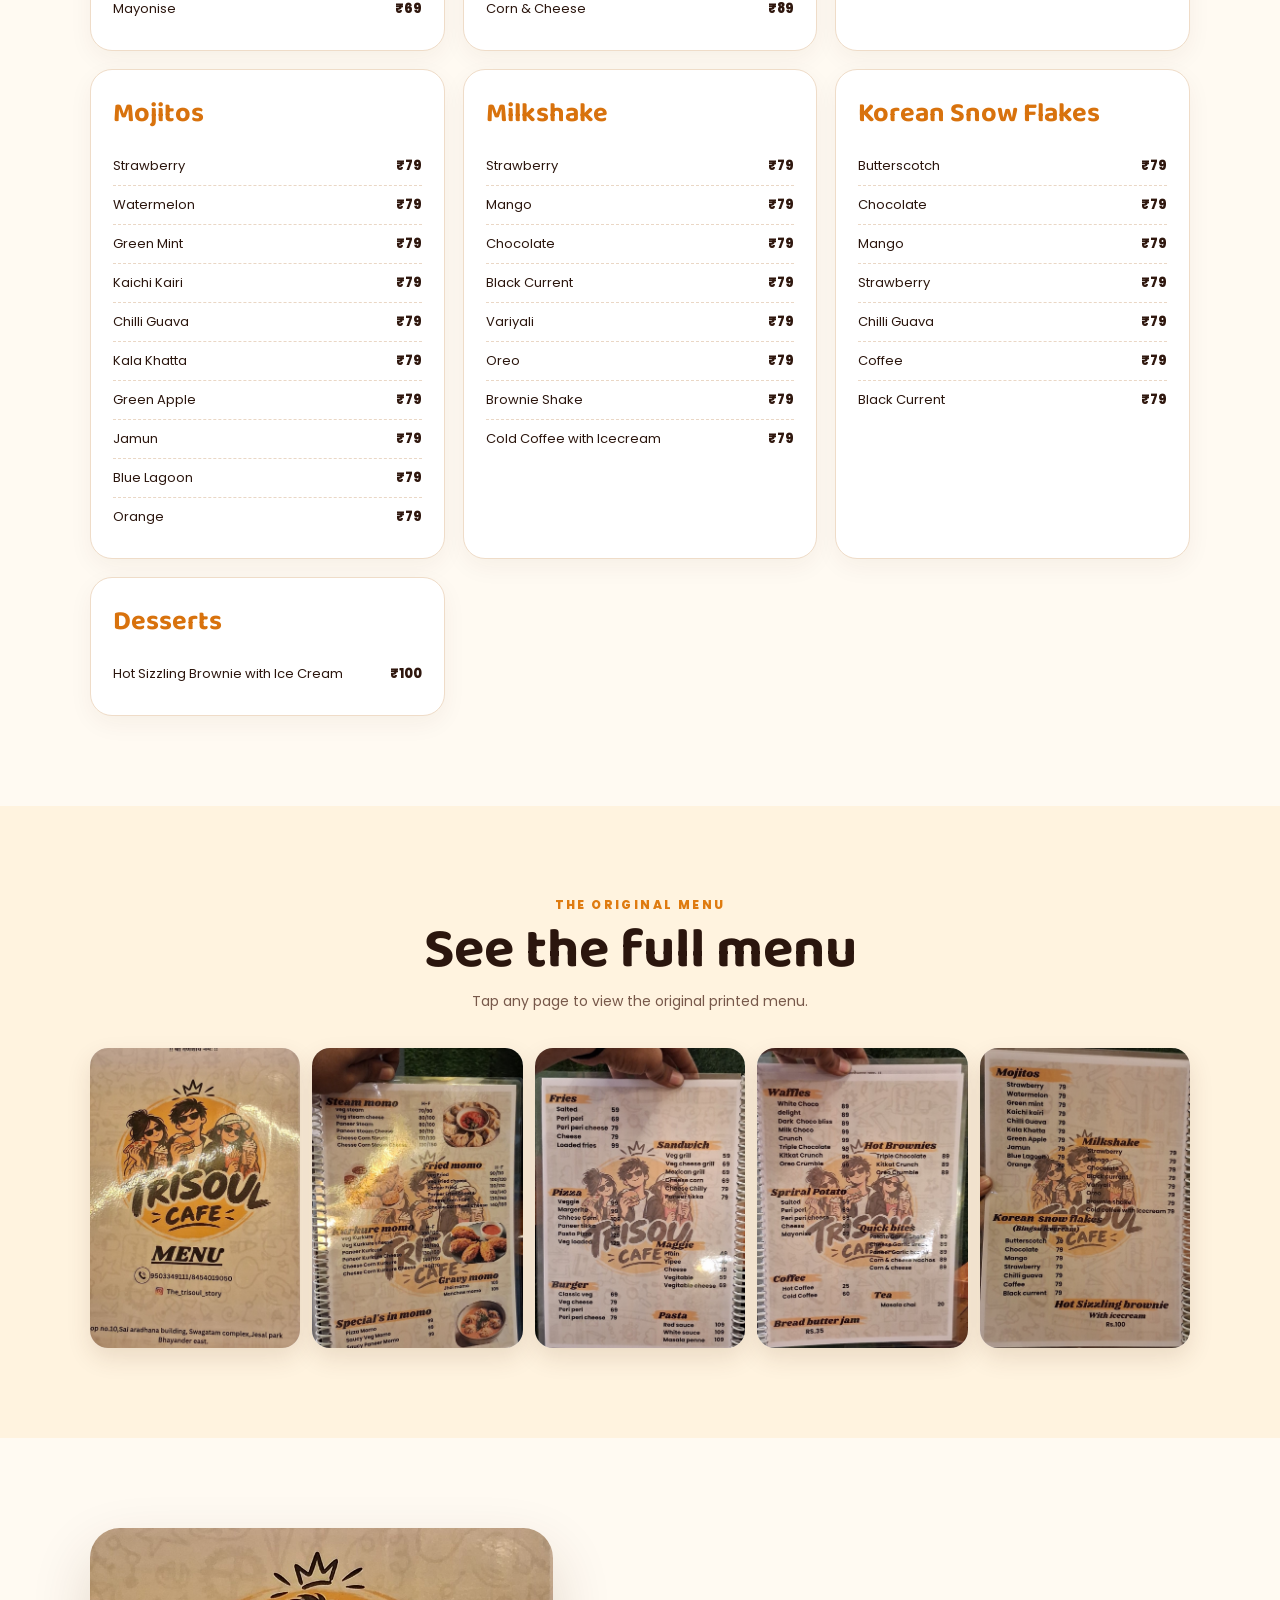
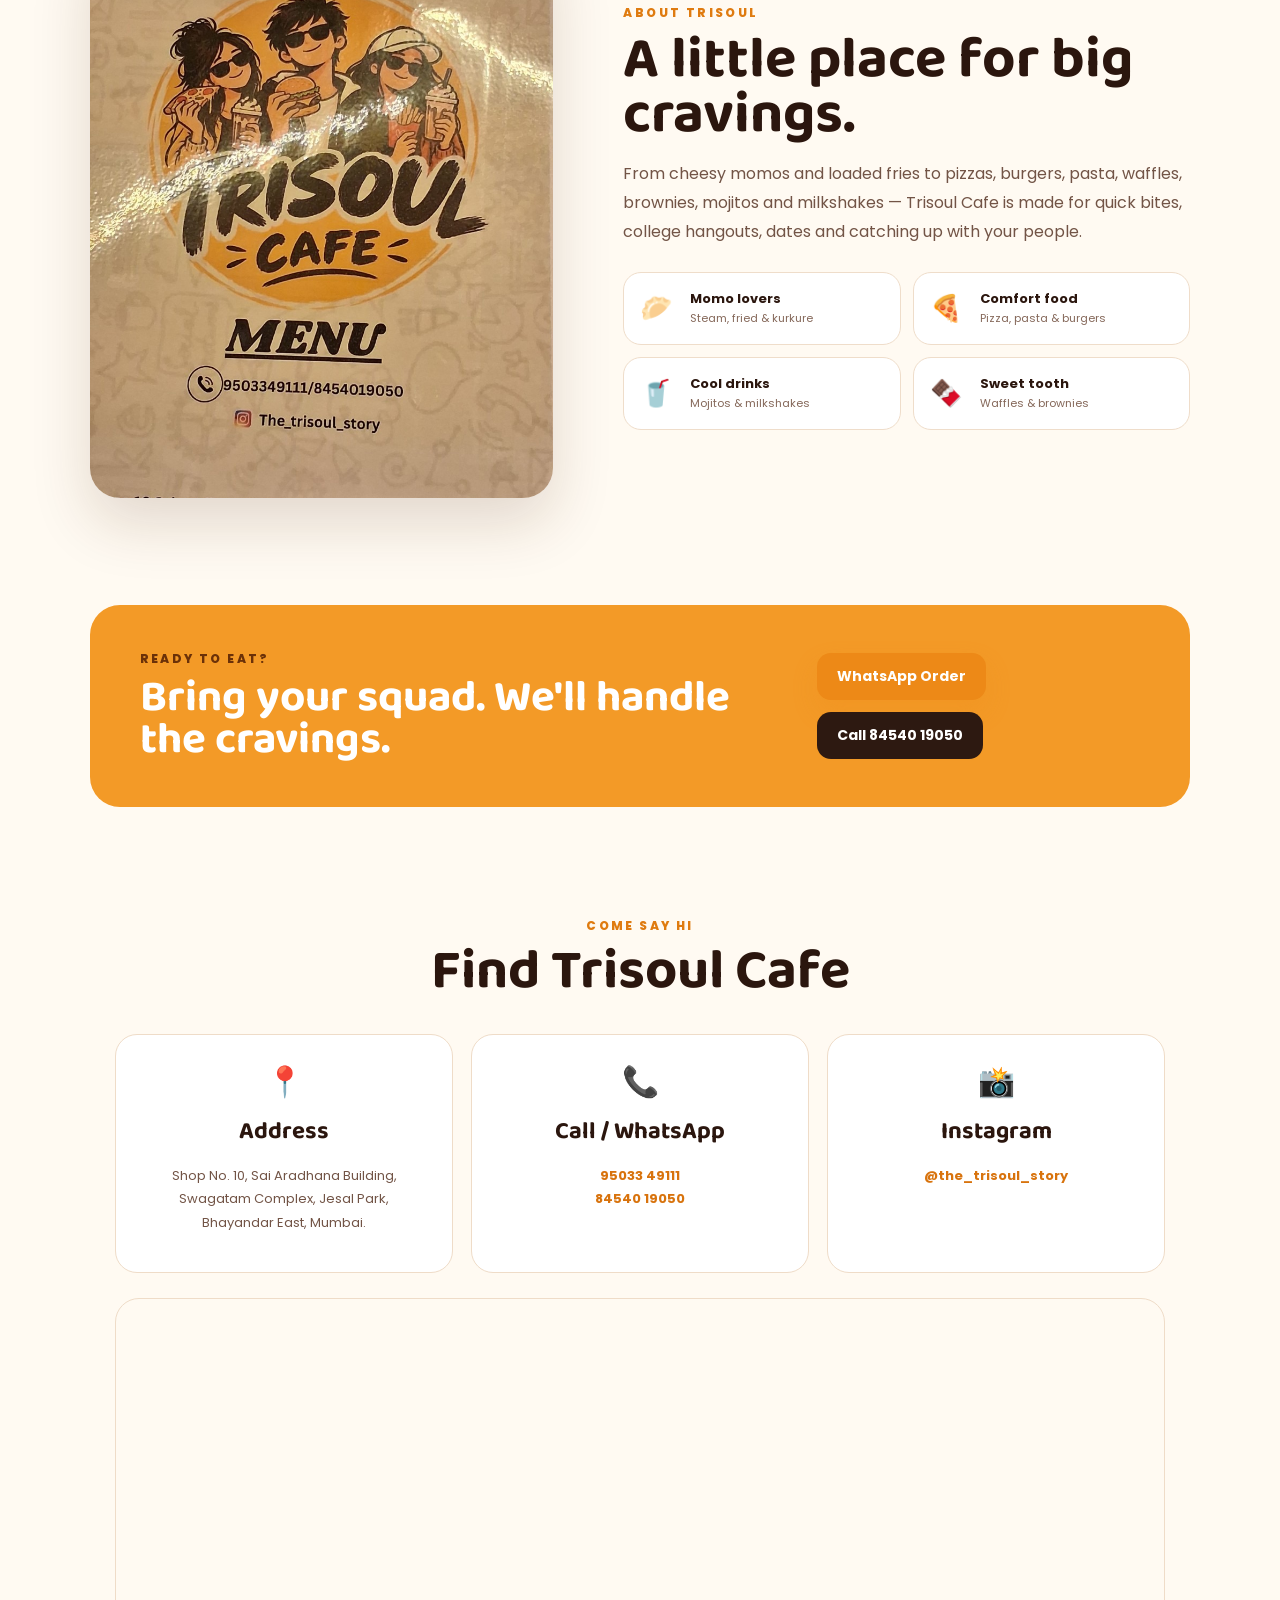
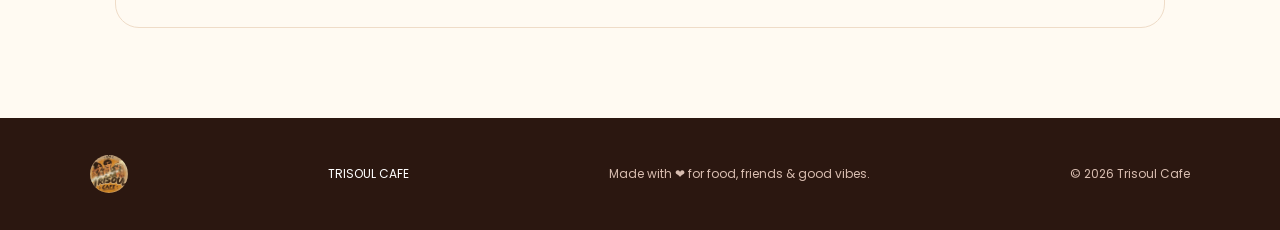
==== commit 1ce30a37: "Update index.html" ====
--- a/index.html
+++ b/index.html
@@ -69,16 +69,32 @@
         <p>Tap any page to view the original printed menu.</p>
       </div>
       <div class="photo-grid">
-        <a href="menu-1.png" target="_blank"><img src="menu-1.png" alt="Trisoul Cafe menu cover"></a>
-        <a href="menu-2.png" target="_blank"><img src="menu-2.jpg" alt="Trisoul Cafe momo menu"></a>
-        <a href="menu-3.png" target="_blank"><img src="menu-3.png" alt="Trisoul Cafe pizza burger sandwich menu"></a>
-        <a href="menu-4.png" target="_blank"><img src="menu-4.png" alt="Trisoul Cafe waffles dessert coffee menu"></a>
-        <a href="menu-5.png" target="_blank"><img src="menu-5.png" alt="Trisoul Cafe mojito milkshake dessert menu"></a>
-      </div>
+  <a href="menu-1.jpg" target="_blank">
+    <img src="menu-1.jpg" alt="Trisoul Cafe menu cover">
+  </a>
+
+  <a href="menu-2.jpg" target="_blank">
+    <img src="menu-2.jpg" alt="Trisoul Cafe momo menu">
+  </a>
+
+  <a href="menu-3.jpg" target="_blank">
+    <img src="menu-3.jpg" alt="Trisoul Cafe pizza burger sandwich menu">
+  </a>
+
+  <a href="menu-4.jpg" target="_blank">
+    <img src="menu-4.jpg" alt="Trisoul Cafe waffles dessert coffee menu">
+  </a>
+
+  <a href="menu-5.jpg" target="_blank">
+    <img src="menu-5.jpg" alt="Trisoul Cafe mojito milkshake dessert menu">
+  </a>
+</div>
     </section>
 
     <section class="section about" id="about">
-      <div class="about-image"><img src="menu-1.png" alt="Trisoul Cafe"></div>
+     <div class="about-image">
+  <img src="menu-1.jpg" alt="Trisoul Cafe">
+</div>
       <div>
         <p class="eyebrow">ABOUT TRISOUL</p>
         <h2>A little place for big cravings.</h2>
@@ -120,7 +136,7 @@
   </main>
 
   <footer>
-    <div><img src="logo.png" alt="Trisoul Cafe"><span>TRISOUL CAFE</span></div>
+   <img src="logo.jpg" alt="Trisoul Cafe"><span>TRISOUL CAFE</span></div>
     <p>Made with ❤️ for food, friends & good vibes.</p>
     <p>© <span id="year"></span> Trisoul Cafe</p>
   </footer>
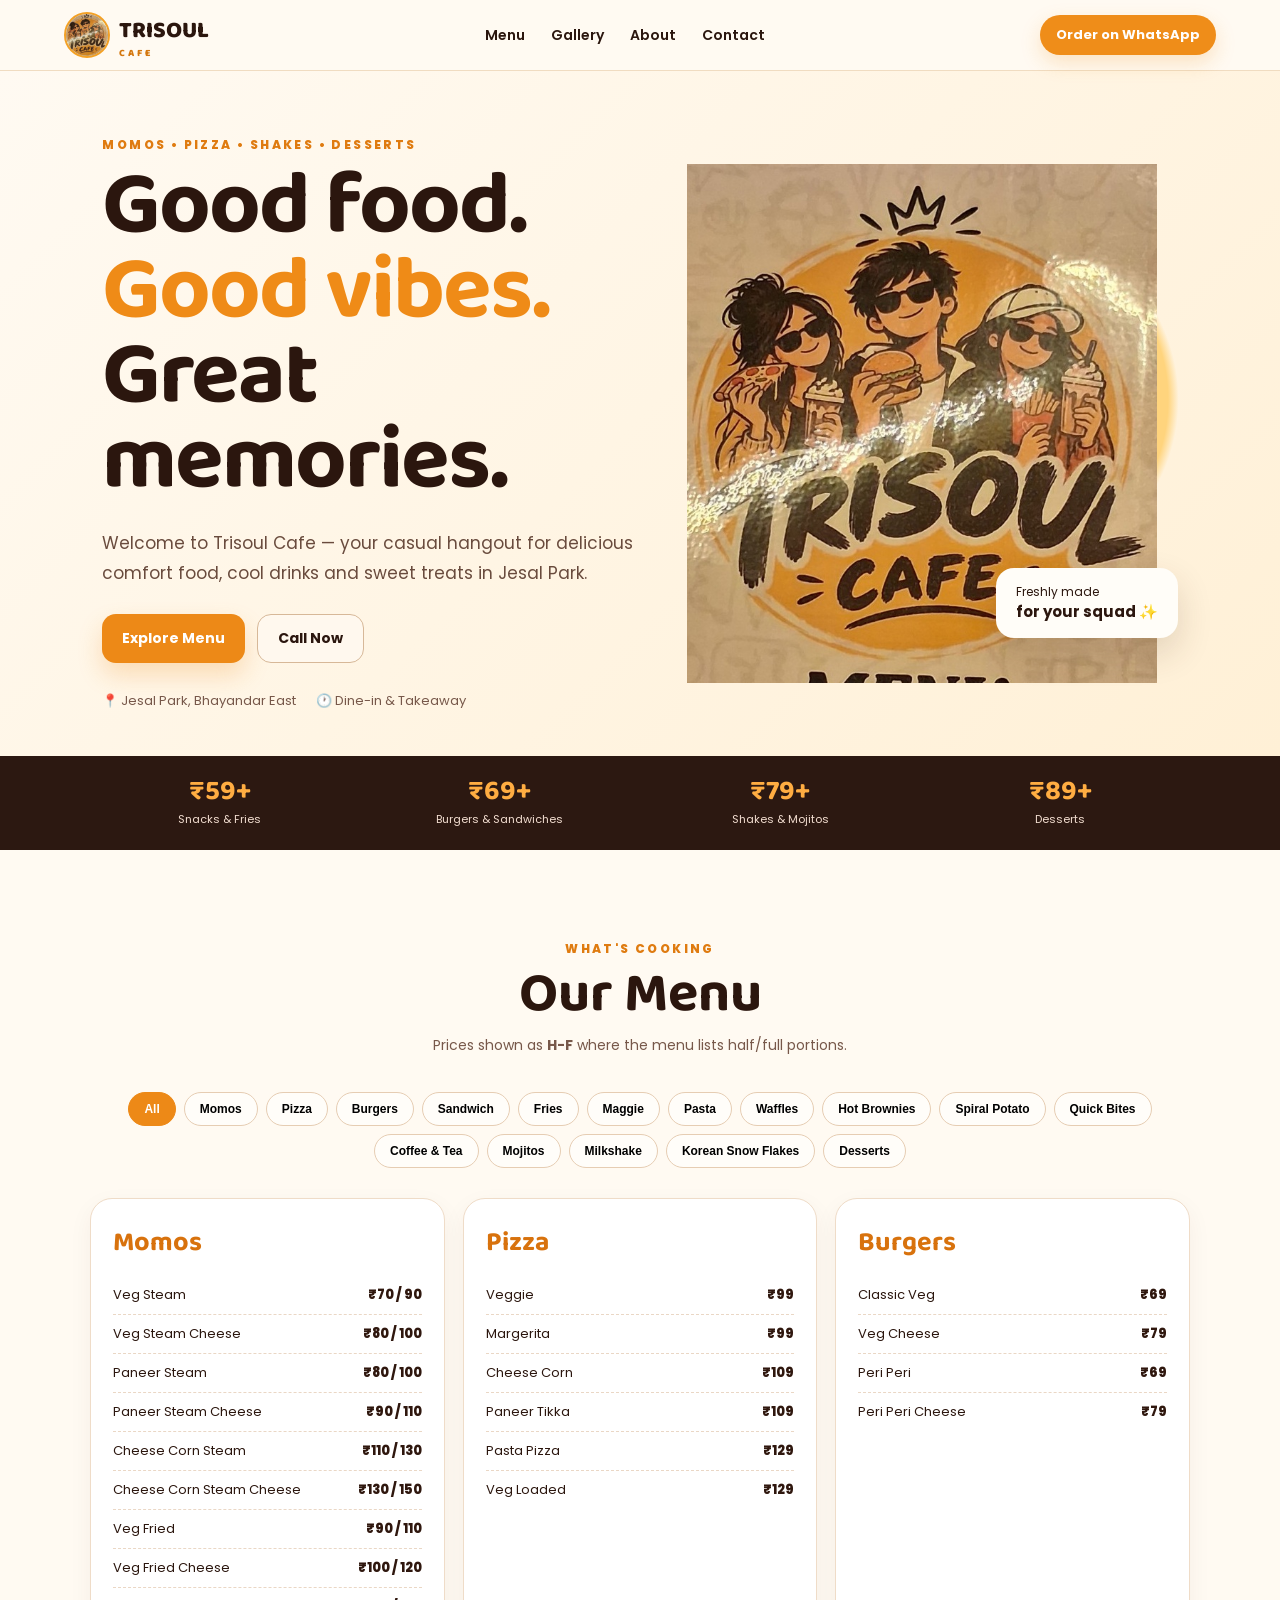
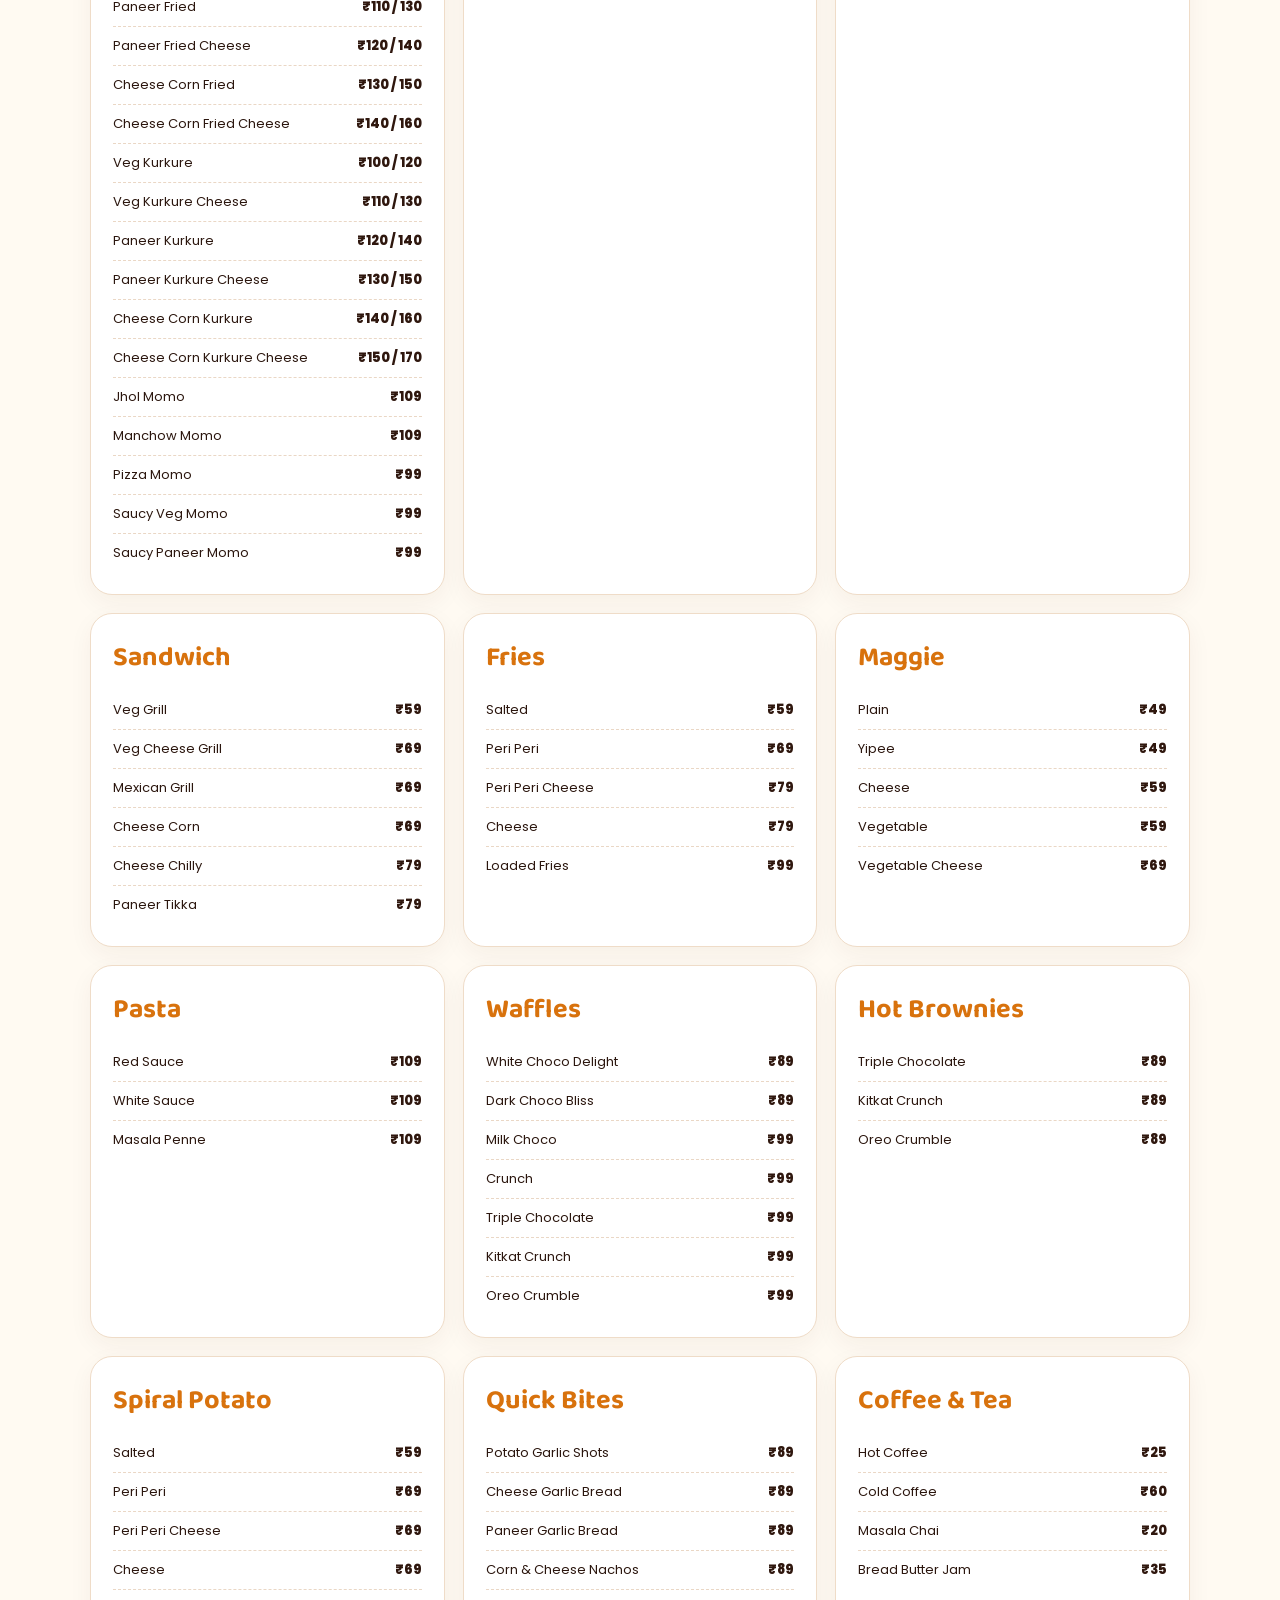
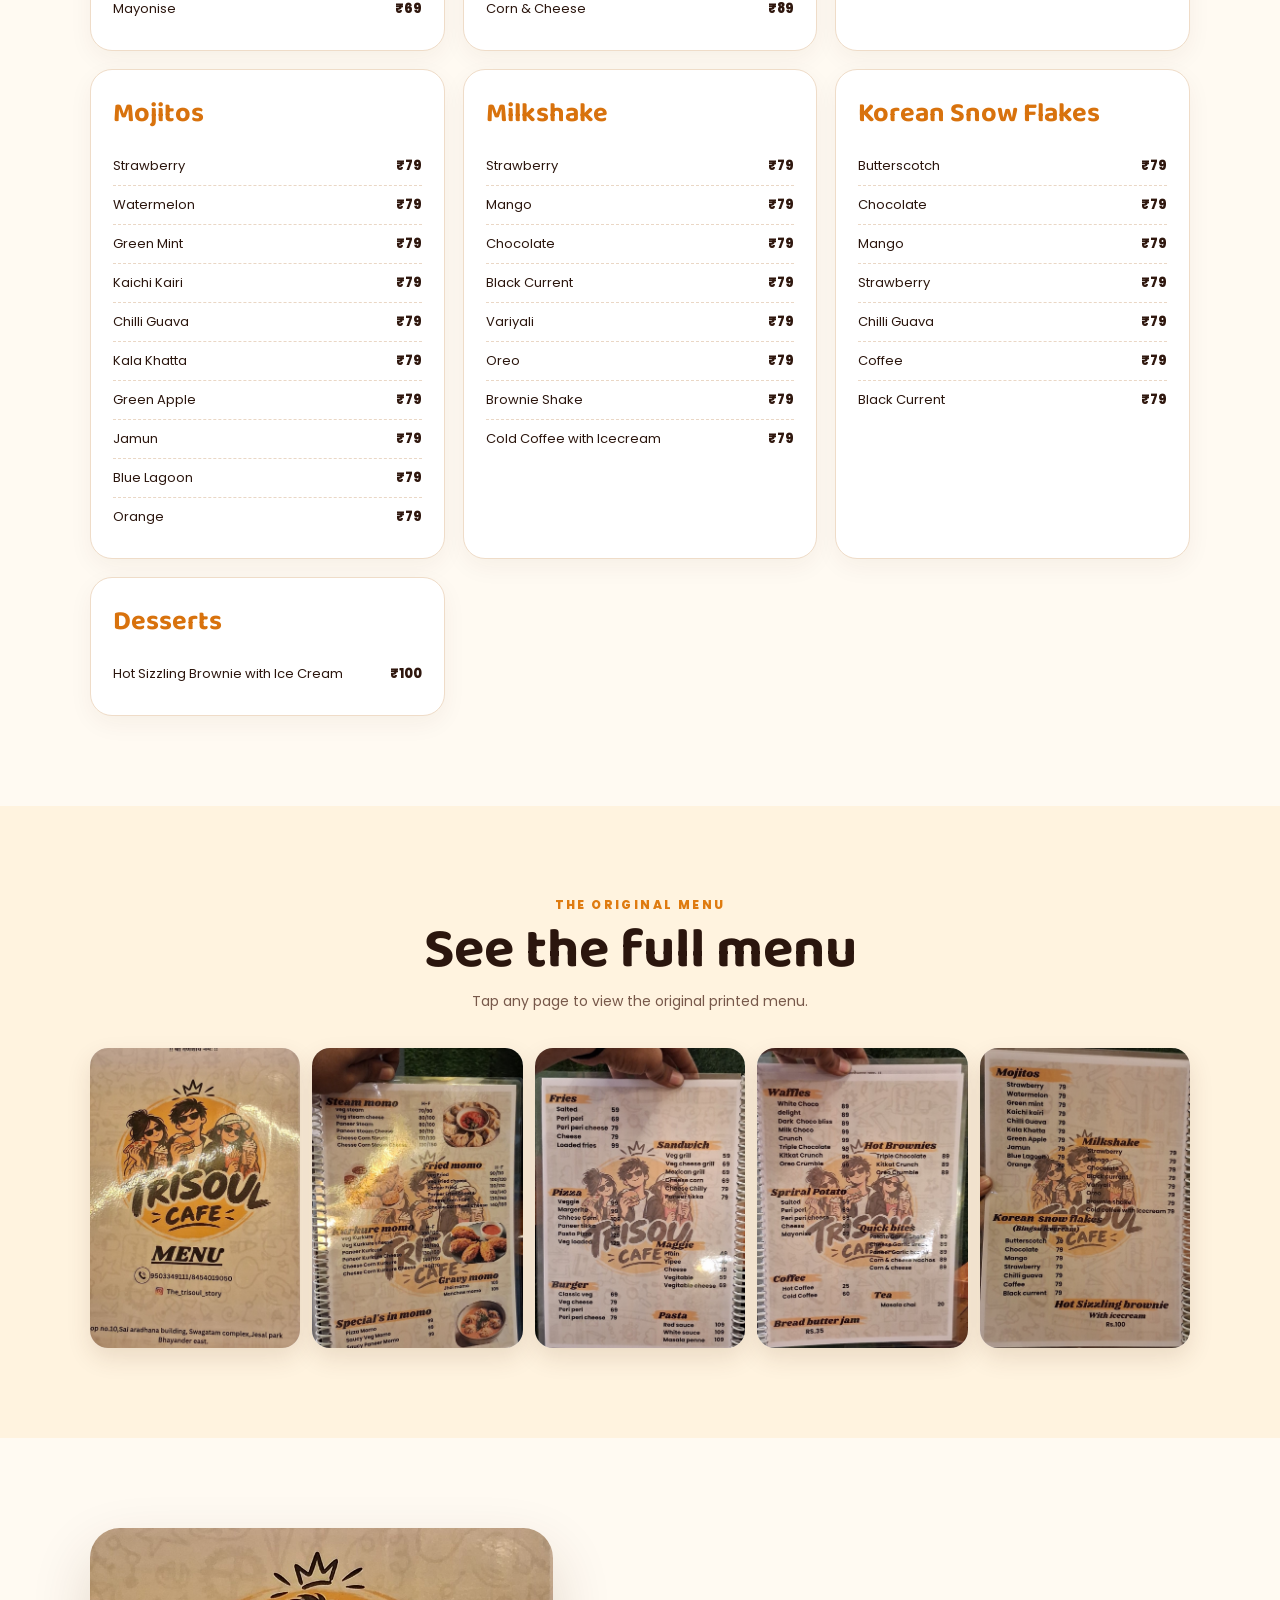
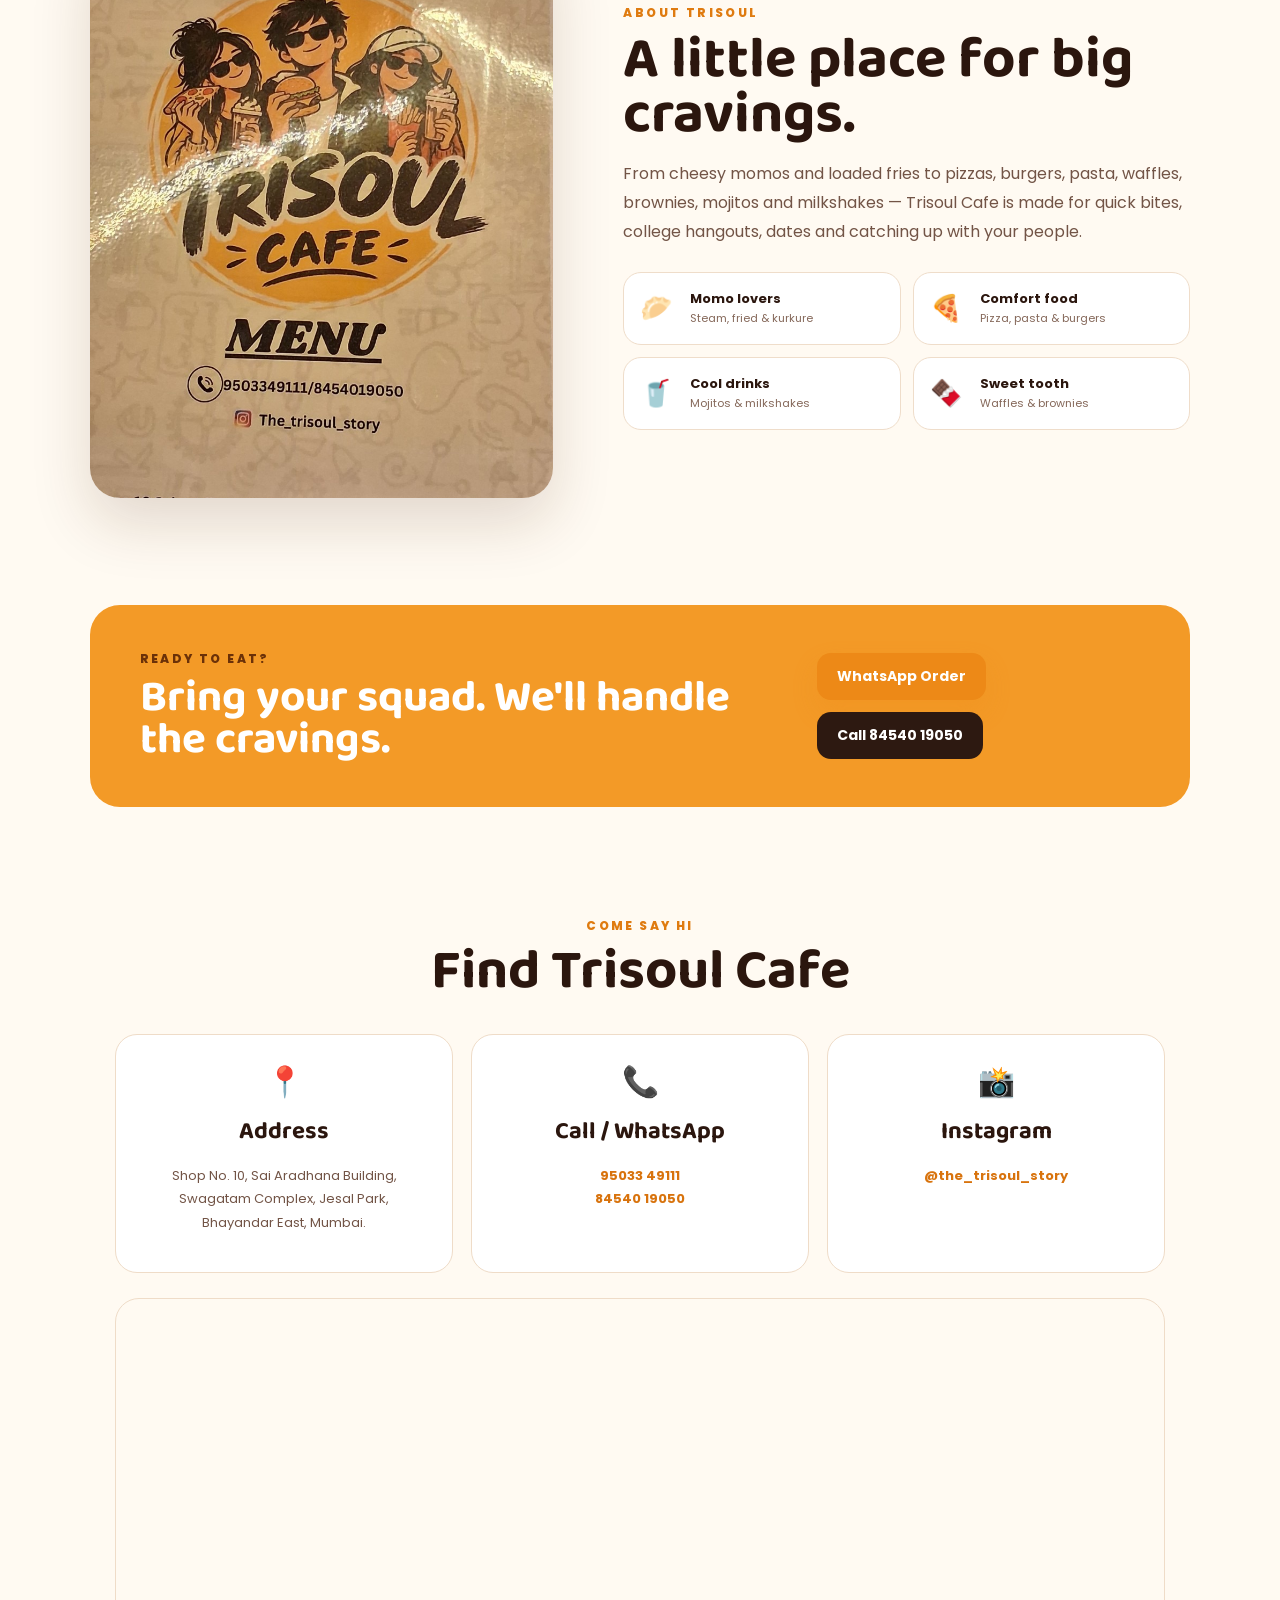
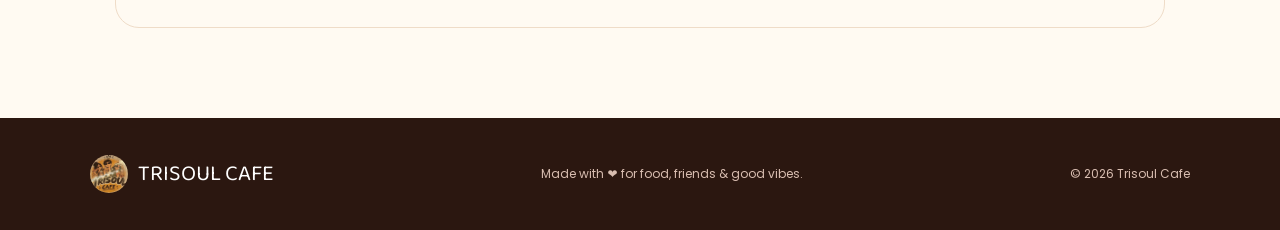
==== commit 0f08d288: "Update index.html" ====
--- a/index.html
+++ b/index.html
@@ -1,146 +1,496 @@
 <!doctype html>
 <html lang="en">
+
 <head>
   <meta charset="utf-8">
   <meta name="viewport" content="width=device-width, initial-scale=1">
+
   <meta name="theme-color" content="#f29a28">
+
   <title>Trisoul Cafe | Jesal Park, Bhayandar East</title>
-  <meta name="description" content="Trisoul Cafe — momos, pizza, burgers, sandwiches, pasta, desserts, shakes and mojitos at Jesal Park, Bhayandar East.">
+
+  <meta
+    name="description"
+    content="Trisoul Cafe — momos, pizza, burgers, sandwiches, pasta, desserts, shakes and mojitos at Jesal Park, Bhayandar East."
+  >
+
   <link rel="preconnect" href="https://fonts.googleapis.com">
   <link rel="preconnect" href="https://fonts.gstatic.com" crossorigin>
-  <link href="https://fonts.googleapis.com/css2?family=Baloo+2:wght@500;600;700;800&family=Poppins:wght@400;500;600;700&display=swap" rel="stylesheet">
+
+  <link
+    href="https://fonts.googleapis.com/css2?family=Baloo+2:wght@500;600;700;800&family=Poppins:wght@400;500;600;700&display=swap"
+    rel="stylesheet"
+  >
+
   <link rel="stylesheet" href="style.css">
 </head>
+
 <body>
+
+  <!-- ================= NAVBAR ================= -->
+
   <header class="nav">
-    <a class="brand" href="#home"><img src="logo.jpg" alt="Trisoul Cafe logo"><span>TRISOUL <small>CAFE</small></span></a>
+
+    <a class="brand" href="#home">
+      <img src="./logo.jpg" alt="Trisoul Cafe Logo">
+      <span>
+        TRISOUL
+        <small>CAFE</small>
+      </span>
+    </a>
+
     <nav>
       <a href="#menu">Menu</a>
       <a href="#gallery">Gallery</a>
       <a href="#about">About</a>
       <a href="#contact">Contact</a>
     </nav>
-    <a class="nav-order" href="https://wa.me/919503349111?text=Hi%20Trisoul%20Cafe%2C%20I%20want%20to%20place%20an%20order." target="_blank" rel="noopener">Order on WhatsApp</a>
+
+    <a
+      class="nav-order"
+      href="https://wa.me/919503349111?text=Hi%20Trisoul%20Cafe%2C%20I%20want%20to%20place%20an%20order."
+      target="_blank"
+      rel="noopener"
+    >
+      Order on WhatsApp
+    </a>
+
   </header>
 
+
+  <!-- ================= MAIN ================= -->
+
   <main id="home">
+
+
+    <!-- ================= HERO ================= -->
+
     <section class="hero">
+
       <div class="hero-copy">
-        <p class="eyebrow">MOMOS • PIZZA • SHAKES • DESSERTS</p>
-        <h1>Good food.<br><span>Good vibes.</span><br>Great memories.</h1>
-        <p class="lead">Welcome to Trisoul Cafe — your casual hangout for delicious comfort food, cool drinks and sweet treats in Jesal Park.</p>
+
+        <p class="eyebrow">
+          MOMOS • PIZZA • SHAKES • DESSERTS
+        </p>
+
+        <h1>
+          Good food.<br>
+          <span>Good vibes.</span><br>
+          Great memories.
+        </h1>
+
+        <p class="lead">
+          Welcome to Trisoul Cafe — your casual hangout for delicious
+          comfort food, cool drinks and sweet treats in Jesal Park.
+        </p>
+
         <div class="hero-actions">
-          <a class="btn primary" href="#menu">Explore Menu</a>
-          <a class="btn ghost" href="tel:+919503349111">Call Now</a>
-        </div>
+
+          <a class="btn primary" href="#menu">
+            Explore Menu
+          </a>
+
+          <a class="btn ghost" href="tel:+919503349111">
+            Call Now
+          </a>
+
+        </div>
+
         <div class="quick-info">
-          <span>📍 Jesal Park, Bhayandar East</span>
-          <span>🕐 Dine-in & Takeaway</span>
-        </div>
-      </div>
+
+          <span>
+            📍 Jesal Park, Bhayandar East
+          </span>
+
+          <span>
+            🕐 Dine-in & Takeaway
+          </span>
+
+        </div>
+
+      </div>
+
+
       <div class="hero-art">
+
+        <!-- Decorative circle -->
         <div class="sun"></div>
-        <img src="logo.png" alt="Trisoul Cafe illustrated logo" class="hero-logo">
-        <div class="floating-card">Freshly made<br><b>for your squad ✨</b></div>
-      </div>
-    </section>
+
+        <!-- MAIN LOGO -->
+        <img
+          src="./logo.jpg"
+          alt="Trisoul Cafe illustrated logo"
+          class="hero-logo"
+        >
+
+        <div class="floating-card">
+          Freshly made<br>
+          <b>for your squad ✨</b>
+        </div>
+
+      </div>
+
+    </section>
+
+
+    <!-- ================= PRICE STRIP ================= -->
 
     <section class="strip">
-      <div><b>₹59+</b><span>Snacks & Fries</span></div>
-      <div><b>₹69+</b><span>Burgers & Sandwiches</span></div>
-      <div><b>₹79+</b><span>Shakes & Mojitos</span></div>
-      <div><b>₹89+</b><span>Desserts</span></div>
-    </section>
+
+      <div>
+        <b>₹59+</b>
+        <span>Snacks & Fries</span>
+      </div>
+
+      <div>
+        <b>₹69+</b>
+        <span>Burgers & Sandwiches</span>
+      </div>
+
+      <div>
+        <b>₹79+</b>
+        <span>Shakes & Mojitos</span>
+      </div>
+
+      <div>
+        <b>₹89+</b>
+        <span>Desserts</span>
+      </div>
+
+    </section>
+
+
+    <!-- ================= MENU ================= -->
 
     <section class="section" id="menu">
+
       <div class="section-head">
-        <p class="eyebrow">WHAT'S COOKING</p>
-        <h2>Our Menu</h2>
-        <p>Prices shown as <b>H-F</b> where the menu lists half/full portions.</p>
-      </div>
+
+        <p class="eyebrow">
+          WHAT'S COOKING
+        </p>
+
+        <h2>
+          Our Menu
+        </h2>
+
+        <p>
+          Prices shown as <b>H-F</b> where the menu lists half/full portions.
+        </p>
+
+      </div>
+
       <div class="filters" id="filters"></div>
+
       <div class="menu-grid" id="menuGrid"></div>
-    </section>
-
-    <section class="menu-photos section">
+
+    </section>
+
+
+    <!-- ================= ORIGINAL MENU PHOTOS ================= -->
+
+    <section class="menu-photos section" id="gallery">
+
       <div class="section-head">
-        <p class="eyebrow">THE ORIGINAL MENU</p>
-        <h2>See the full menu</h2>
-        <p>Tap any page to view the original printed menu.</p>
-      </div>
+
+        <p class="eyebrow">
+          THE ORIGINAL MENU
+        </p>
+
+        <h2>
+          See the full menu
+        </h2>
+
+        <p>
+          Tap any page to view the original printed menu.
+        </p>
+
+      </div>
+
+
       <div class="photo-grid">
-  <a href="menu-1.jpg" target="_blank">
-    <img src="menu-1.jpg" alt="Trisoul Cafe menu cover">
-  </a>
-
-  <a href="menu-2.jpg" target="_blank">
-    <img src="menu-2.jpg" alt="Trisoul Cafe momo menu">
-  </a>
-
-  <a href="menu-3.jpg" target="_blank">
-    <img src="menu-3.jpg" alt="Trisoul Cafe pizza burger sandwich menu">
-  </a>
-
-  <a href="menu-4.jpg" target="_blank">
-    <img src="menu-4.jpg" alt="Trisoul Cafe waffles dessert coffee menu">
-  </a>
-
-  <a href="menu-5.jpg" target="_blank">
-    <img src="menu-5.jpg" alt="Trisoul Cafe mojito milkshake dessert menu">
-  </a>
-</div>
-    </section>
+
+        <a href="./menu-1.jpg" target="_blank">
+          <img
+            src="./menu-1.jpg"
+            alt="Trisoul Cafe Menu Cover"
+          >
+        </a>
+
+        <a href="./menu-2.jpg" target="_blank">
+          <img
+            src="./menu-2.jpg"
+            alt="Trisoul Cafe Momo Menu"
+          >
+        </a>
+
+        <a href="./menu-3.jpg" target="_blank">
+          <img
+            src="./menu-3.jpg"
+            alt="Trisoul Cafe Pizza Burger Sandwich Menu"
+          >
+        </a>
+
+        <a href="./menu-4.jpg" target="_blank">
+          <img
+            src="./menu-4.jpg"
+            alt="Trisoul Cafe Waffles Dessert Coffee Menu"
+          >
+        </a>
+
+        <a href="./menu-5.jpg" target="_blank">
+          <img
+            src="./menu-5.jpg"
+            alt="Trisoul Cafe Mojito Milkshake Dessert Menu"
+          >
+        </a>
+
+      </div>
+
+    </section>
+
+
+    <!-- ================= ABOUT ================= -->
 
     <section class="section about" id="about">
-     <div class="about-image">
-  <img src="menu-1.jpg" alt="Trisoul Cafe">
-</div>
-      <div>
-        <p class="eyebrow">ABOUT TRISOUL</p>
-        <h2>A little place for big cravings.</h2>
-        <p>From cheesy momos and loaded fries to pizzas, burgers, pasta, waffles, brownies, mojitos and milkshakes — Trisoul Cafe is made for quick bites, college hangouts, dates and catching up with your people.</p>
+
+      <div class="about-image">
+
+        <img
+          src="./menu-1.jpg"
+          alt="Trisoul Cafe"
+        >
+
+      </div>
+
+
+      <div>
+
+        <p class="eyebrow">
+          ABOUT TRISOUL
+        </p>
+
+        <h2>
+          A little place for big cravings.
+        </h2>
+
+        <p>
+          From cheesy momos and loaded fries to pizzas, burgers, pasta,
+          waffles, brownies, mojitos and milkshakes — Trisoul Cafe is made
+          for quick bites, college hangouts, dates and catching up with
+          your people.
+        </p>
+
+
         <div class="features">
-          <div><span>🥟</span><b>Momo lovers</b><small>Steam, fried & kurkure</small></div>
-          <div><span>🍕</span><b>Comfort food</b><small>Pizza, pasta & burgers</small></div>
-          <div><span>🥤</span><b>Cool drinks</b><small>Mojitos & milkshakes</small></div>
-          <div><span>🍫</span><b>Sweet tooth</b><small>Waffles & brownies</small></div>
-        </div>
-      </div>
-    </section>
+
+          <div>
+            <span>🥟</span>
+            <b>Momo lovers</b>
+            <small>Steam, fried & kurkure</small>
+          </div>
+
+          <div>
+            <span>🍕</span>
+            <b>Comfort food</b>
+            <small>Pizza, pasta & burgers</small>
+          </div>
+
+          <div>
+            <span>🥤</span>
+            <b>Cool drinks</b>
+            <small>Mojitos & milkshakes</small>
+          </div>
+
+          <div>
+            <span>🍫</span>
+            <b>Sweet tooth</b>
+            <small>Waffles & brownies</small>
+          </div>
+
+        </div>
+
+      </div>
+
+    </section>
+
+
+    <!-- ================= CTA ================= -->
 
     <section class="cta">
-      <div>
-        <p class="eyebrow">READY TO EAT?</p>
-        <h2>Bring your squad. We'll handle the cravings.</h2>
-      </div>
+
+      <div>
+
+        <p class="eyebrow">
+          READY TO EAT?
+        </p>
+
+        <h2>
+          Bring your squad. We'll handle the cravings.
+        </h2>
+
+      </div>
+
+
       <div class="cta-actions">
-        <a class="btn primary" href="https://wa.me/919503349111?text=Hi%20Trisoul%20Cafe%2C%20I%20want%20to%20place%20an%20order." target="_blank" rel="noopener">WhatsApp Order</a>
-        <a class="btn dark" href="tel:+918454019050">Call 84540 19050</a>
-      </div>
-    </section>
+
+        <a
+          class="btn primary"
+          href="https://wa.me/919503349111?text=Hi%20Trisoul%20Cafe%2C%20I%20want%20to%20place%20an%20order."
+          target="_blank"
+          rel="noopener"
+        >
+          WhatsApp Order
+        </a>
+
+        <a
+          class="btn dark"
+          href="tel:+918454019050"
+        >
+          Call 84540 19050
+        </a>
+
+      </div>
+
+    </section>
+
+
+    <!-- ================= CONTACT ================= -->
 
     <section class="section contact" id="contact">
+
       <div class="section-head">
-        <p class="eyebrow">COME SAY HI</p>
-        <h2>Find Trisoul Cafe</h2>
-      </div>
+
+        <p class="eyebrow">
+          COME SAY HI
+        </p>
+
+        <h2>
+          Find Trisoul Cafe
+        </h2>
+
+      </div>
+
+
       <div class="contact-grid">
-        <div class="contact-card"><span>📍</span><h3>Address</h3><p>Shop No. 10, Sai Aradhana Building,<br>Swagatam Complex, Jesal Park,<br>Bhayandar East, Mumbai.</p></div>
-        <div class="contact-card"><span>📞</span><h3>Call / WhatsApp</h3><p><a href="tel:+919503349111">95033 49111</a><br><a href="tel:+918454019050">84540 19050</a></p></div>
-        <div class="contact-card"><span>📸</span><h3>Instagram</h3><p><a href="https://instagram.com/the_trisoul_story" target="_blank" rel="noopener">@the_trisoul_story</a></p></div>
-      </div>
+
+
+        <div class="contact-card">
+
+          <span>📍</span>
+
+          <h3>
+            Address
+          </h3>
+
+          <p>
+            Shop No. 10, Sai Aradhana Building,<br>
+            Swagatam Complex, Jesal Park,<br>
+            Bhayandar East, Mumbai.
+          </p>
+
+        </div>
+
+
+        <div class="contact-card">
+
+          <span>📞</span>
+
+          <h3>
+            Call / WhatsApp
+          </h3>
+
+          <p>
+
+            <a href="tel:+919503349111">
+              95033 49111
+            </a>
+
+            <br>
+
+            <a href="tel:+918454019050">
+              84540 19050
+            </a>
+
+          </p>
+
+        </div>
+
+
+        <div class="contact-card">
+
+          <span>📸</span>
+
+          <h3>
+            Instagram
+          </h3>
+
+          <p>
+
+            <a
+              href="https://instagram.com/the_trisoul_story"
+              target="_blank"
+              rel="noopener"
+            >
+              @the_trisoul_story
+            </a>
+
+          </p>
+
+        </div>
+
+      </div>
+
+
+      <!-- GOOGLE MAP -->
+
       <div class="map-wrap">
-        <iframe title="Trisoul Cafe map" src="https://www.google.com/maps?q=Jesal%20Park%2C%20Bhayandar%20East%2C%20Mumbai&output=embed" loading="lazy"></iframe>
-      </div>
-    </section>
+
+        <iframe
+          title="Trisoul Cafe Map"
+          src="https://www.google.com/maps?q=Jesal%20Park%2C%20Bhayandar%20East%2C%20Mumbai&output=embed"
+          loading="lazy"
+        ></iframe>
+
+      </div>
+
+    </section>
+
   </main>
 
+
+  <!-- ================= FOOTER ================= -->
+
   <footer>
-   <img src="logo.jpg" alt="Trisoul Cafe"><span>TRISOUL CAFE</span></div>
-    <p>Made with ❤️ for food, friends & good vibes.</p>
-    <p>© <span id="year"></span> Trisoul Cafe</p>
+
+    <div>
+
+      <img
+        src="./logo.jpg"
+        alt="Trisoul Cafe"
+      >
+
+      <span>
+        TRISOUL CAFE
+      </span>
+
+    </div>
+
+    <p>
+      Made with ❤️ for food, friends & good vibes.
+    </p>
+
+    <p>
+      © <span id="year"></span> Trisoul Cafe
+    </p>
+
   </footer>
 
-  <script src="script.js"></script>
+
+  <!-- ================= JAVASCRIPT ================= -->
+
+  <script src="./script.js"></script>
+
 </body>
+
 </html>
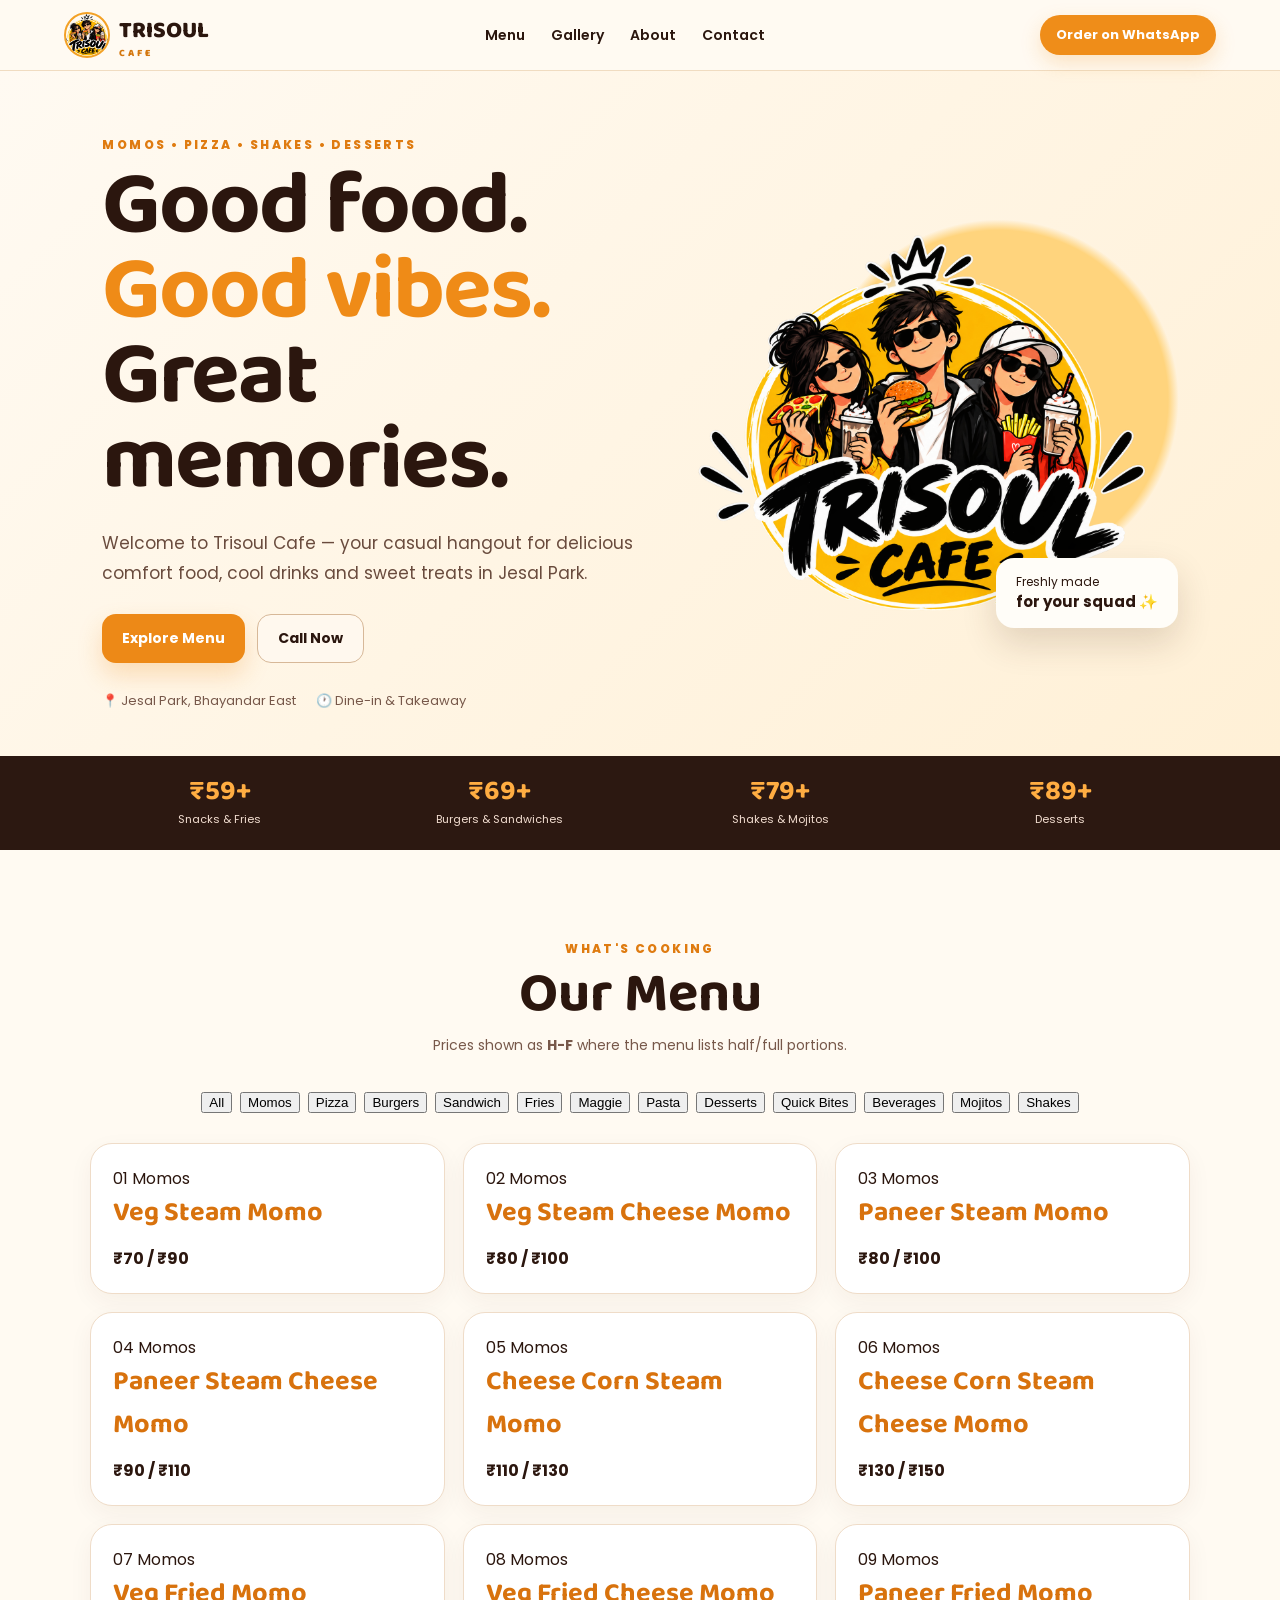
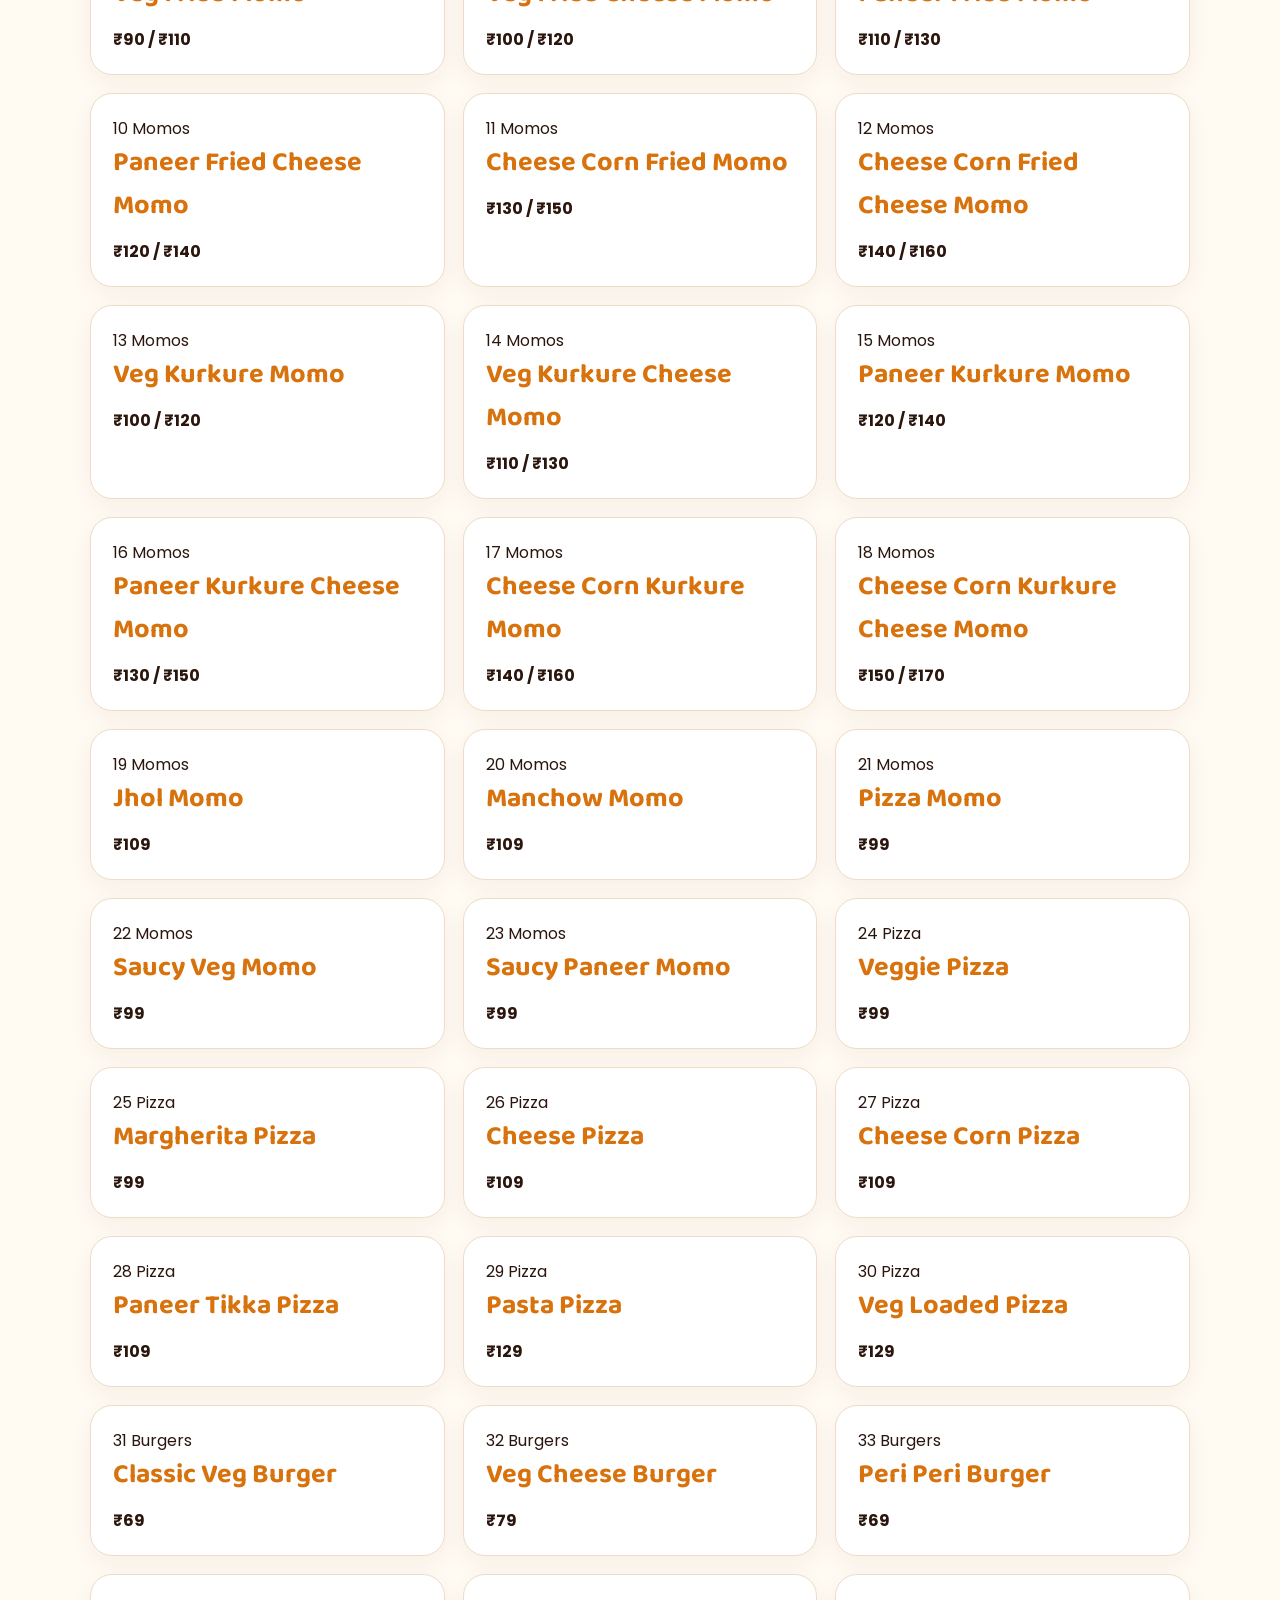
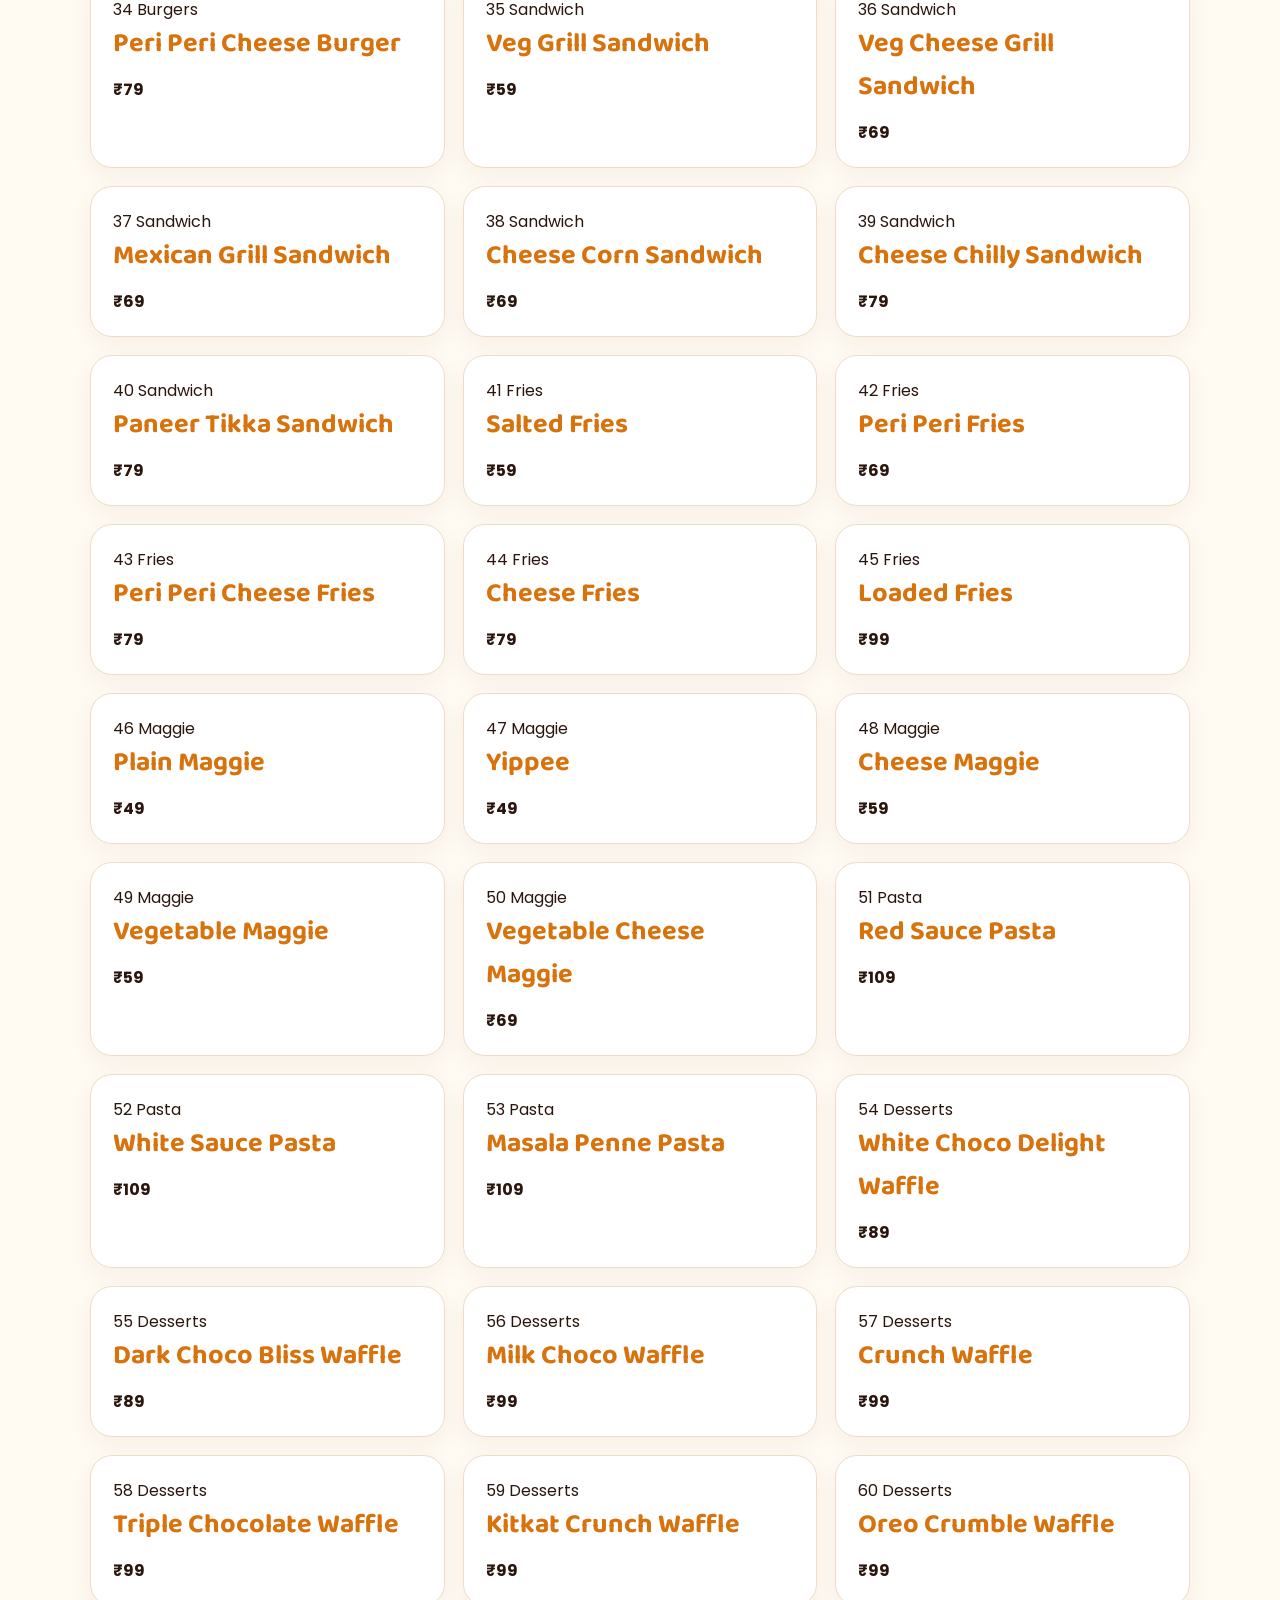
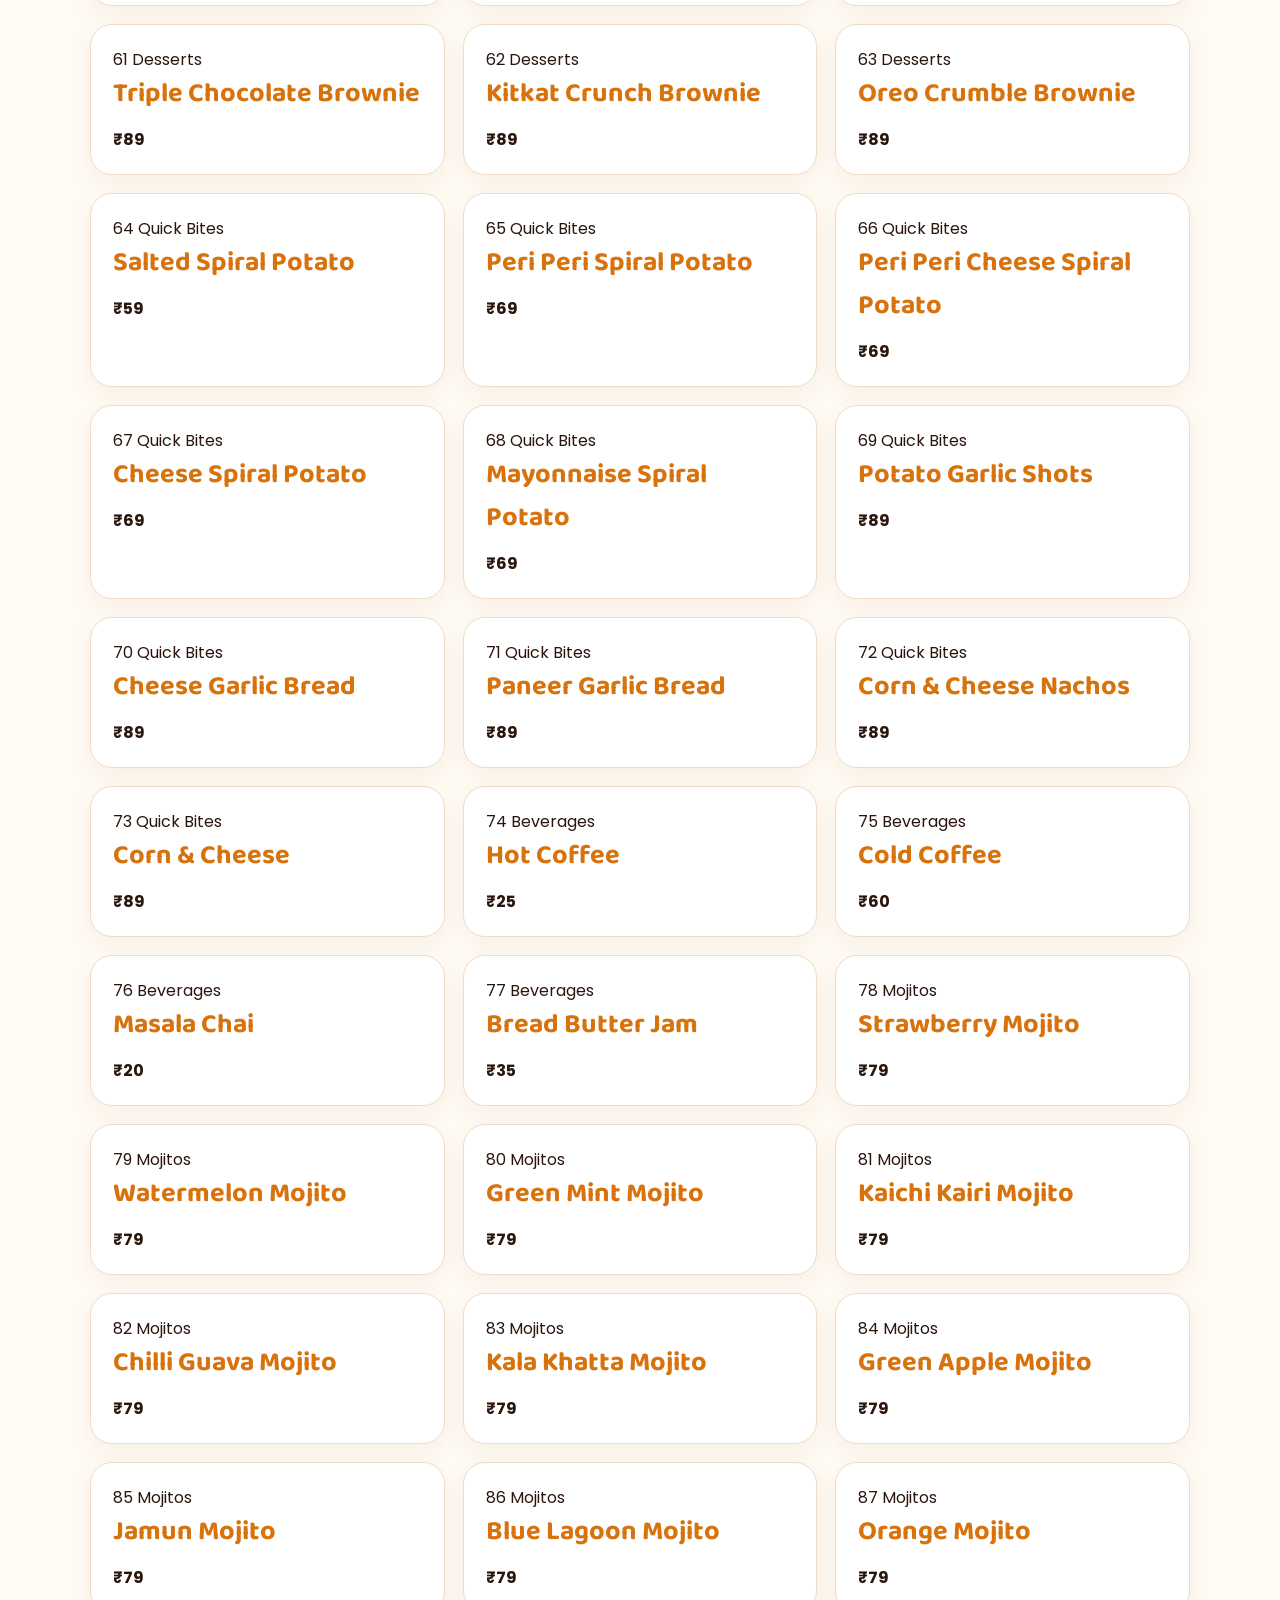
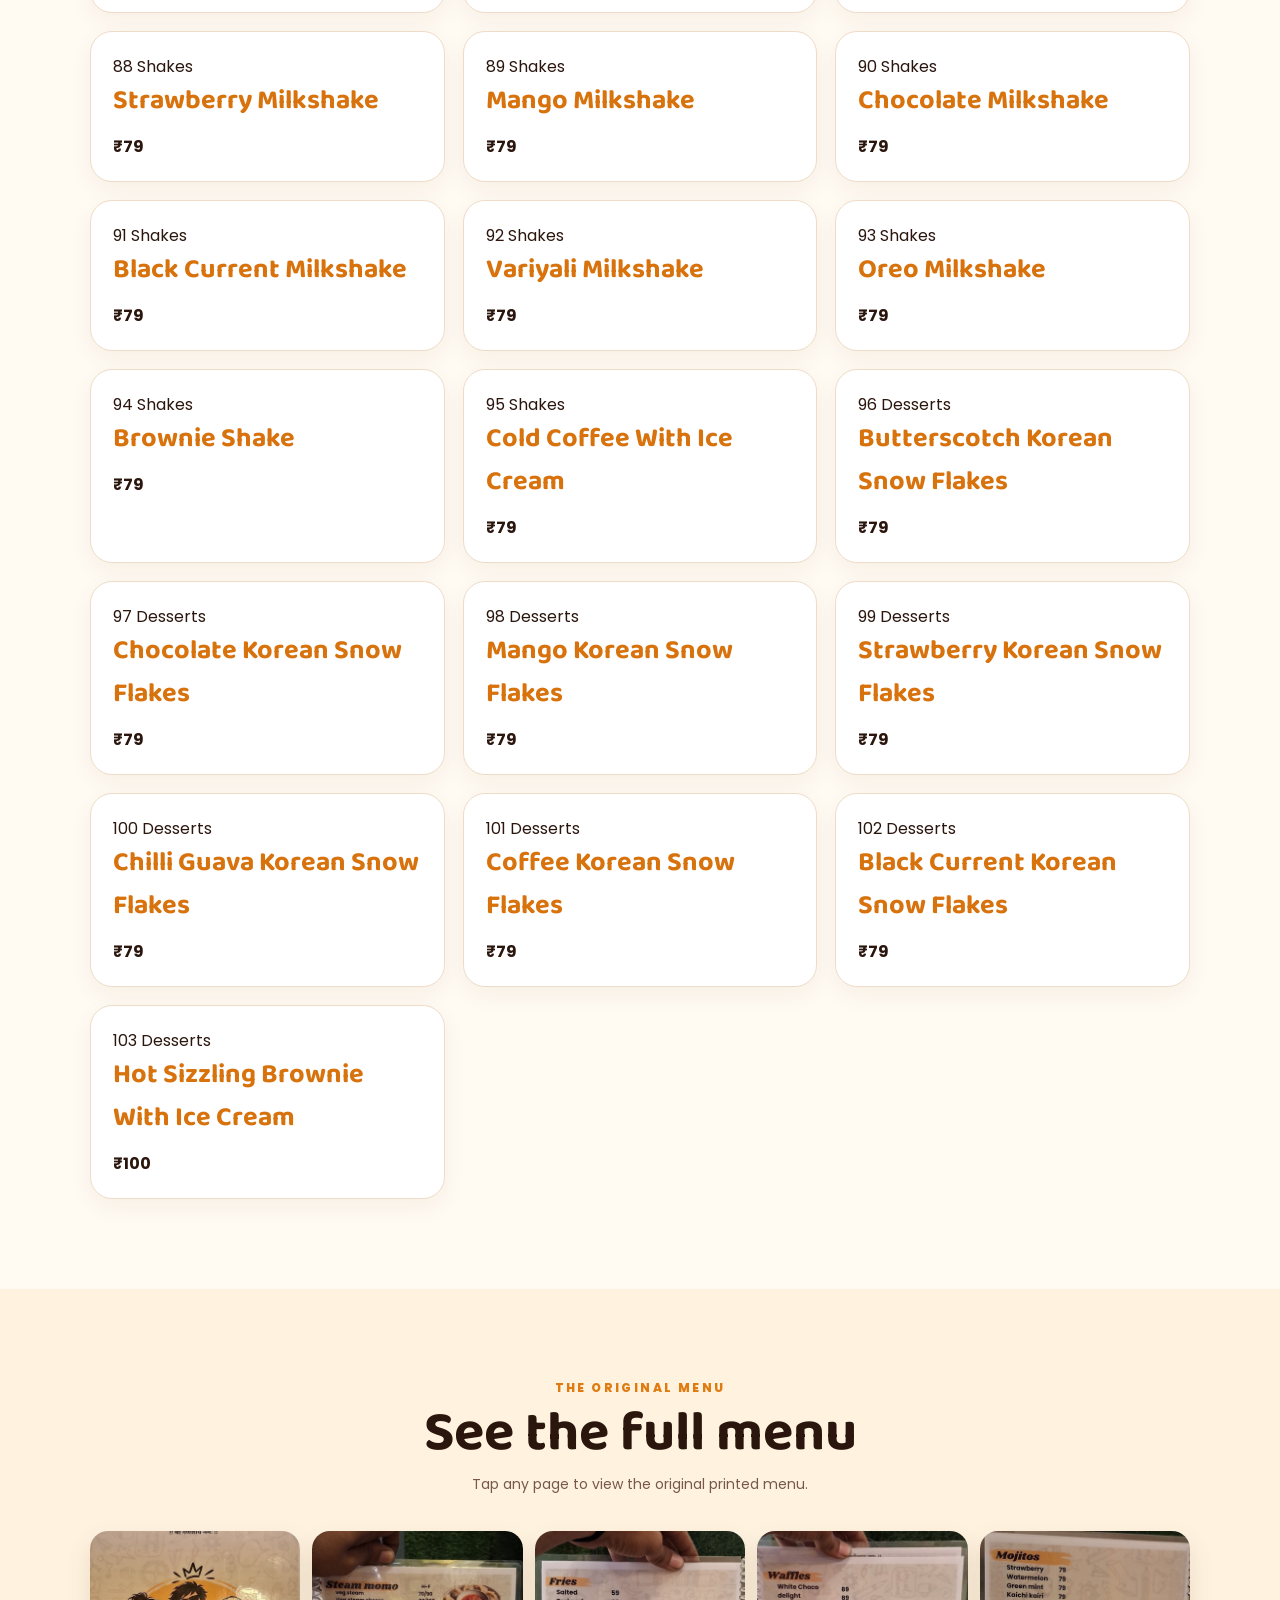
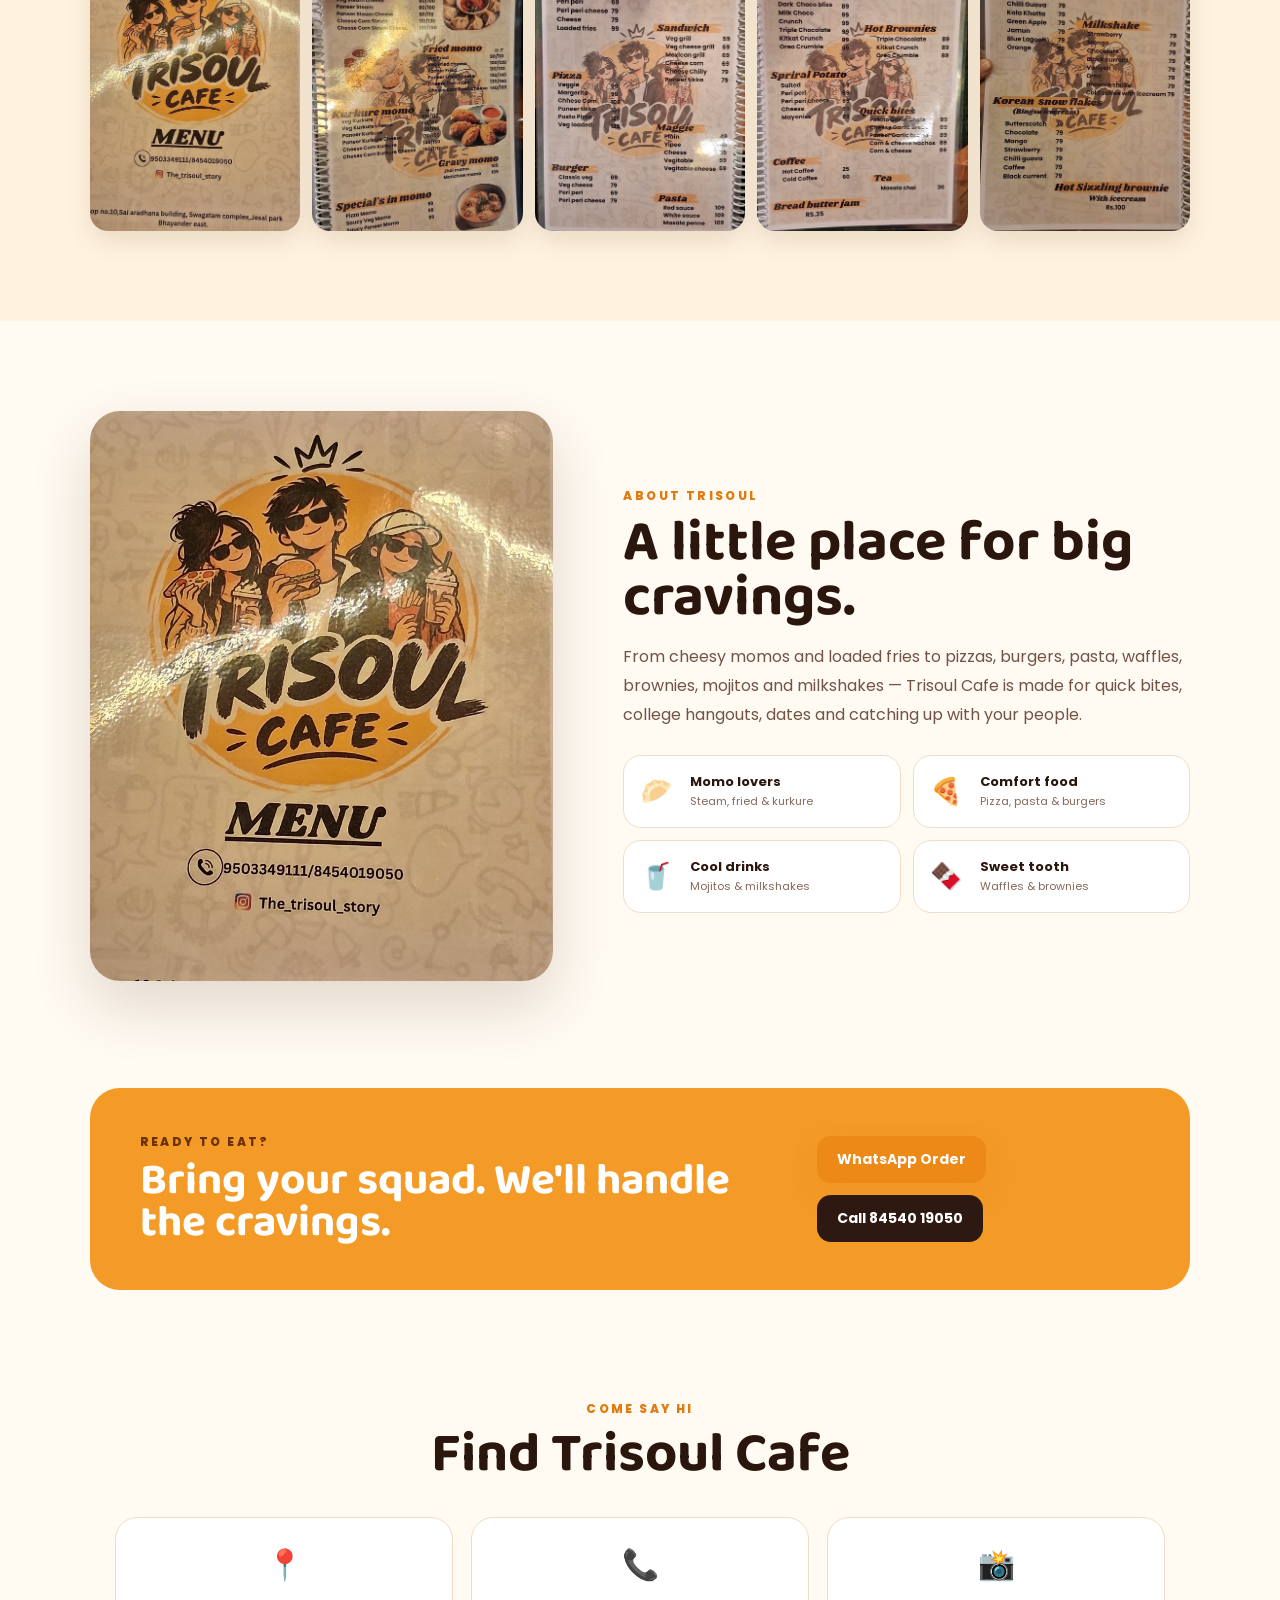
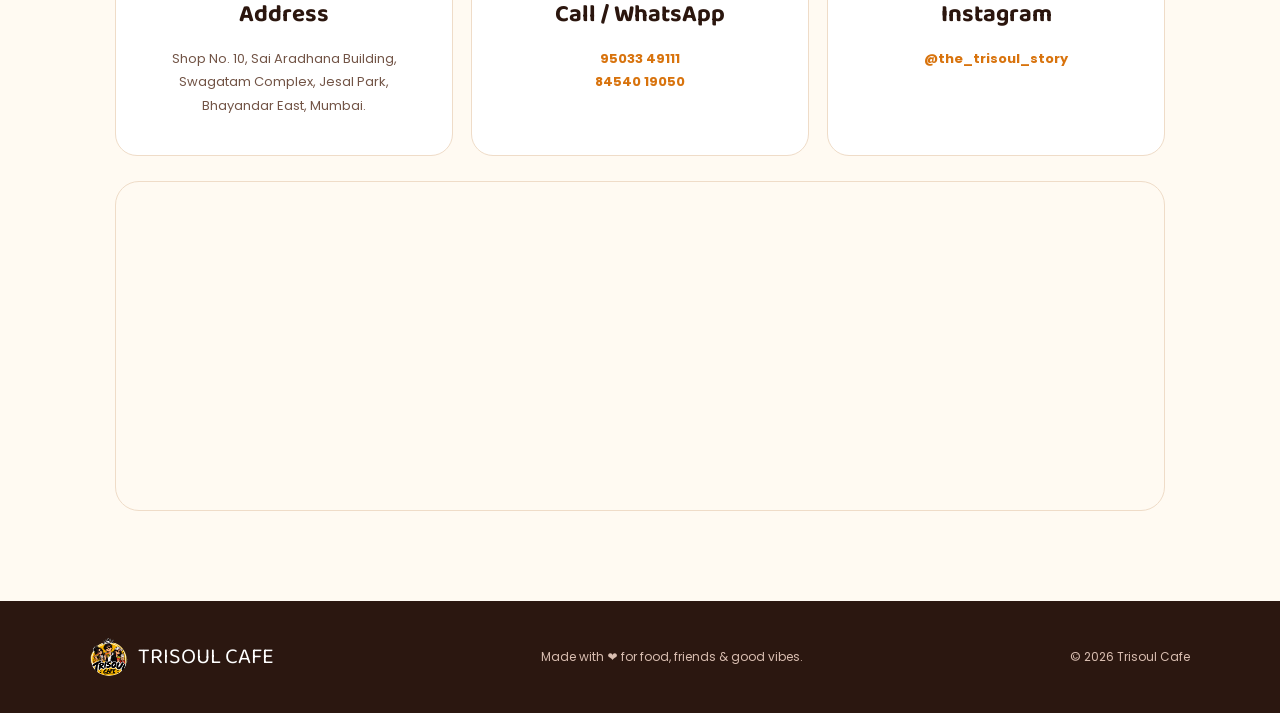
==== commit 7ae2c475: "Update index.html" ====
--- a/index.html
+++ b/index.html
@@ -32,7 +32,7 @@
   <header class="nav">
 
     <a class="brand" href="#home">
-      <img src="./logo.jpg" alt="Trisoul Cafe Logo">
+      <img src="./logo.png" alt="Trisoul Cafe Logo">
       <span>
         TRISOUL
         <small>CAFE</small>
@@ -118,7 +118,7 @@
 
         <!-- MAIN LOGO -->
         <img
-          src="./logo.jpg"
+          src="./logo.png"
           alt="Trisoul Cafe illustrated logo"
           class="hero-logo"
         >
@@ -466,7 +466,7 @@
     <div>
 
       <img
-        src="./logo.jpg"
+        src="./logo.png"
         alt="Trisoul Cafe"
       >
 
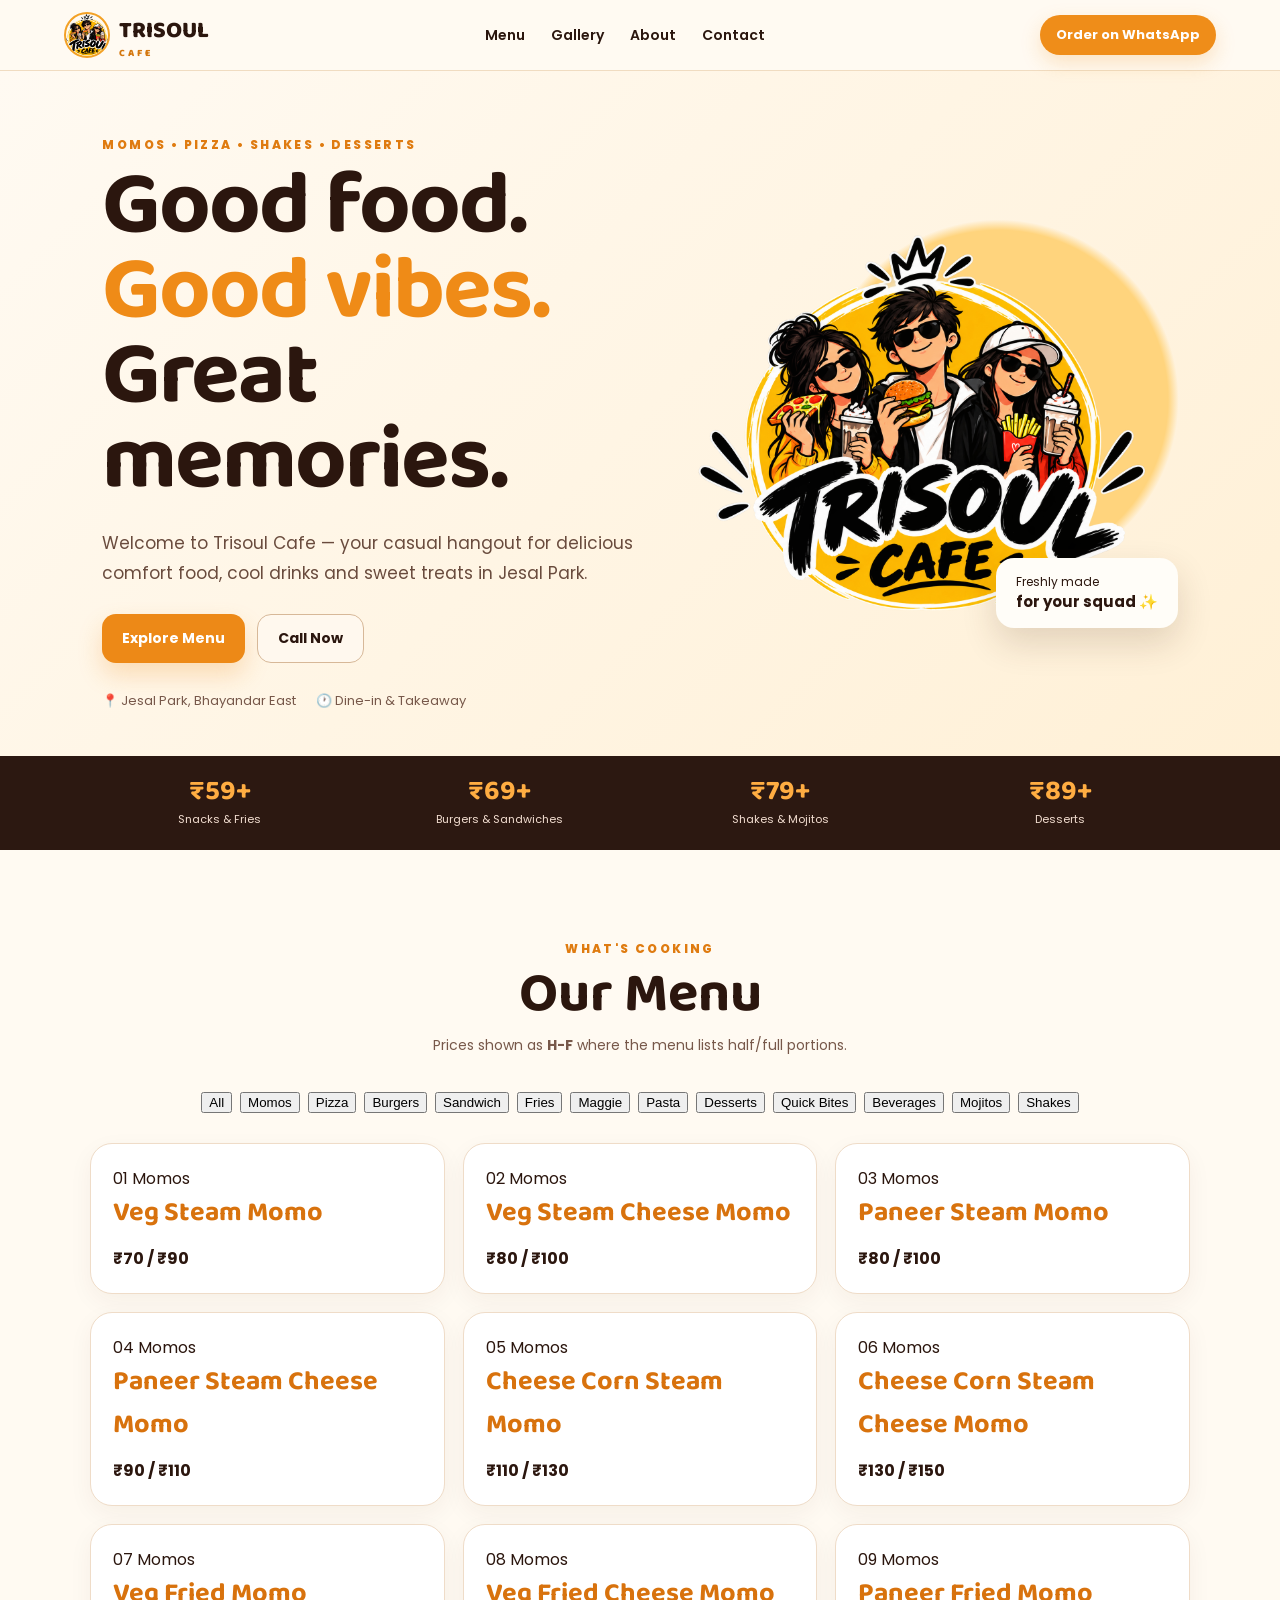
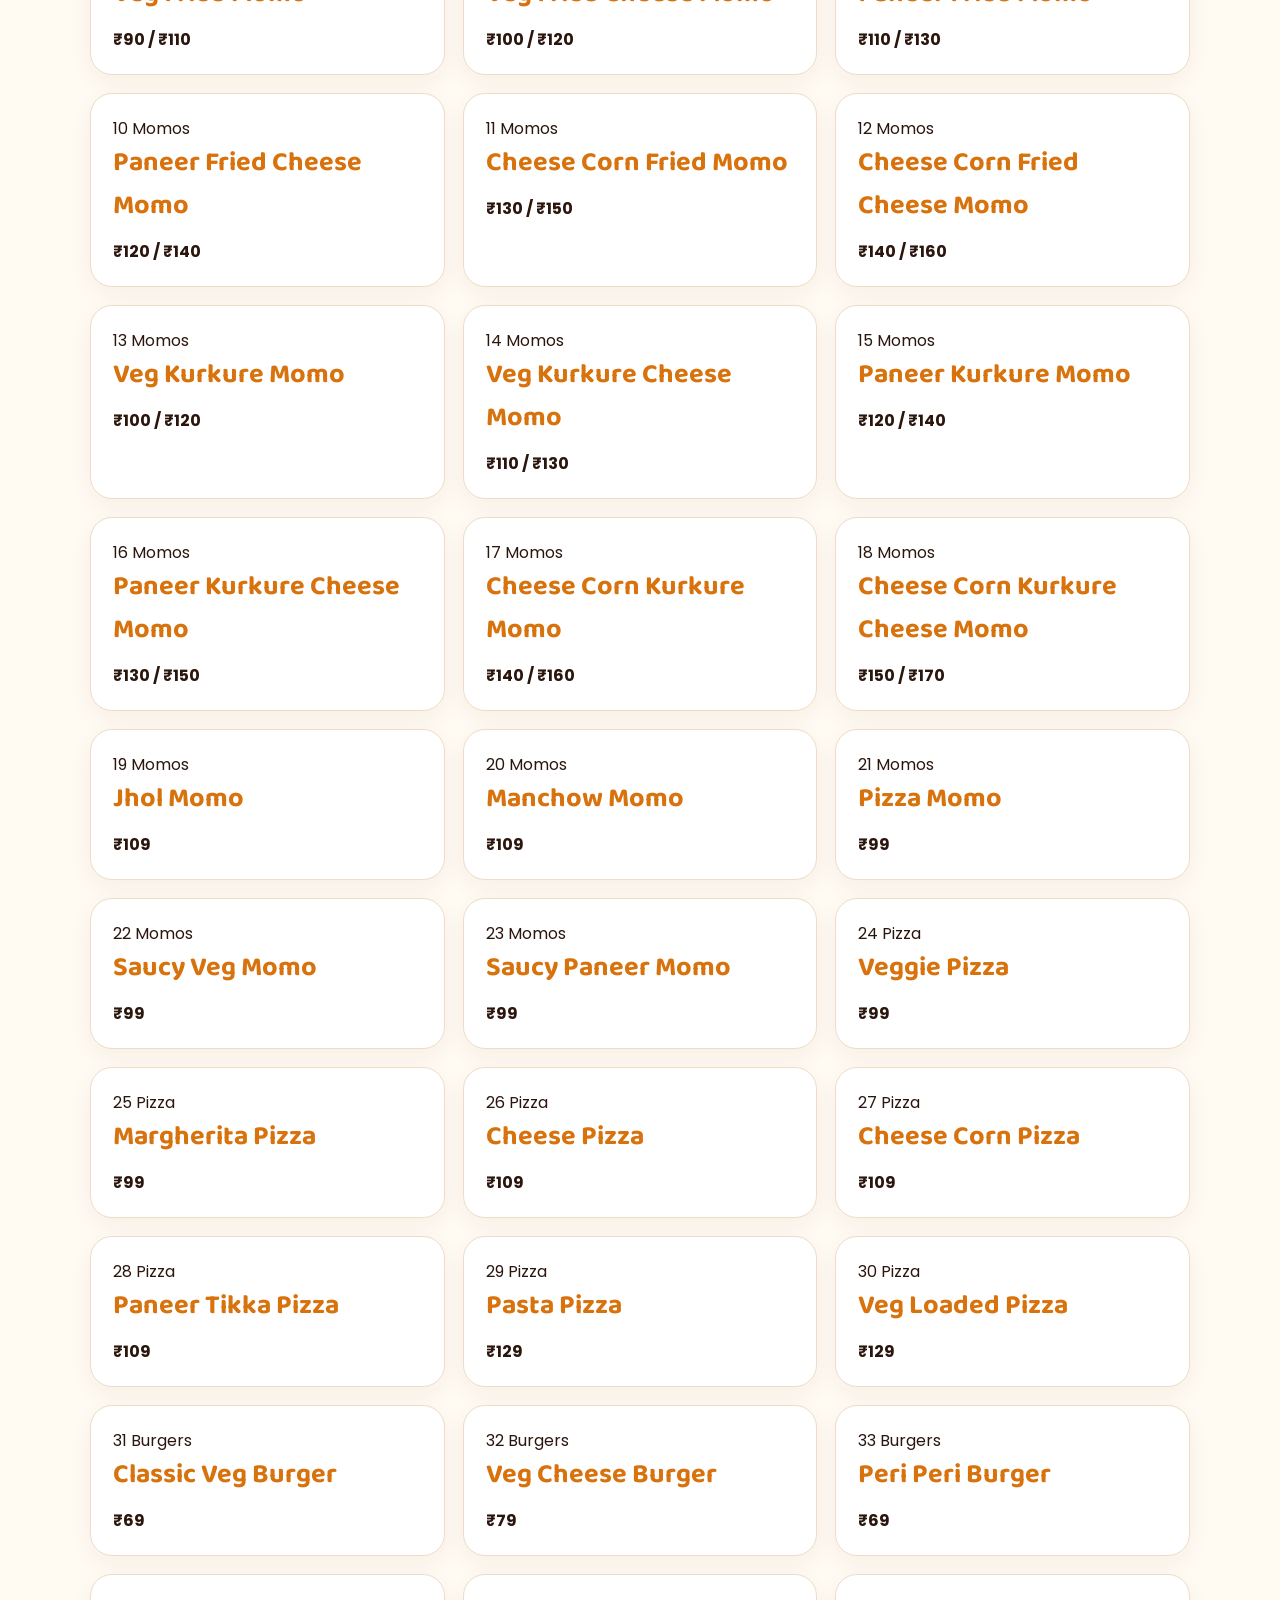
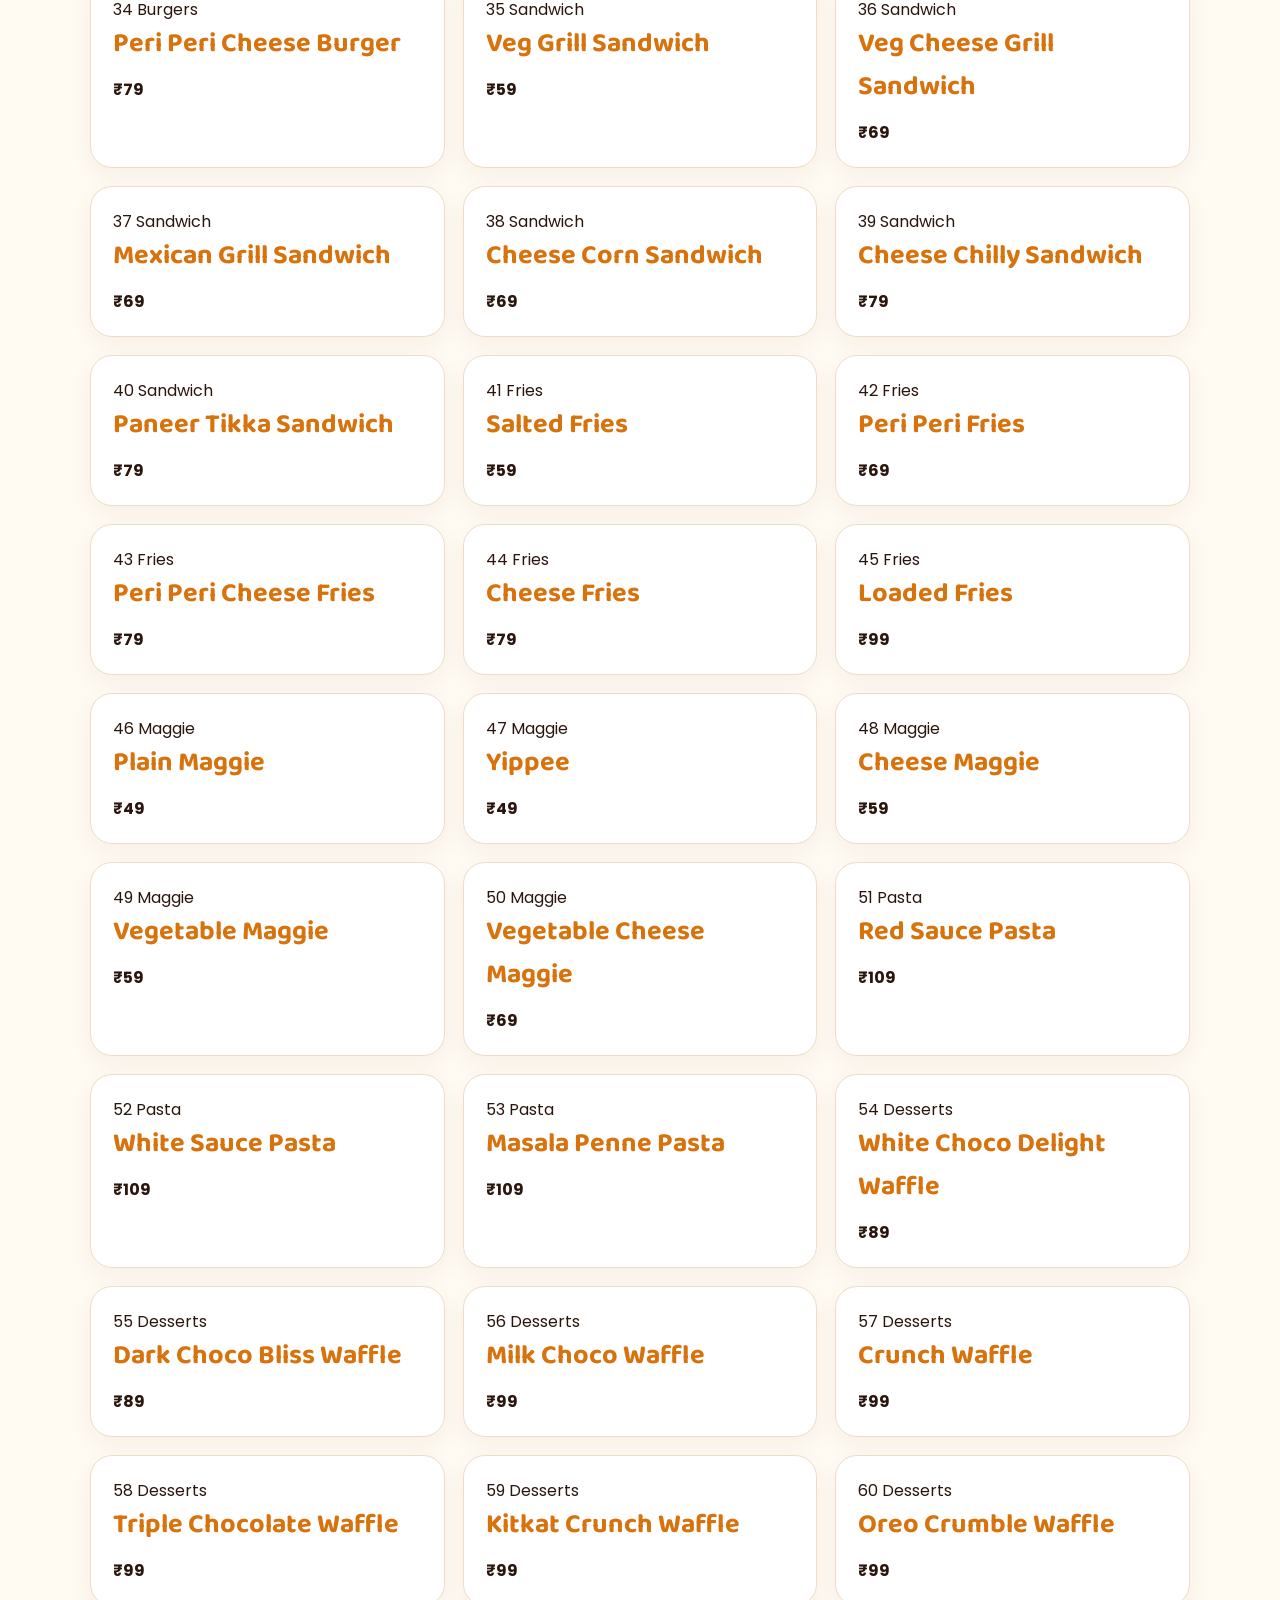
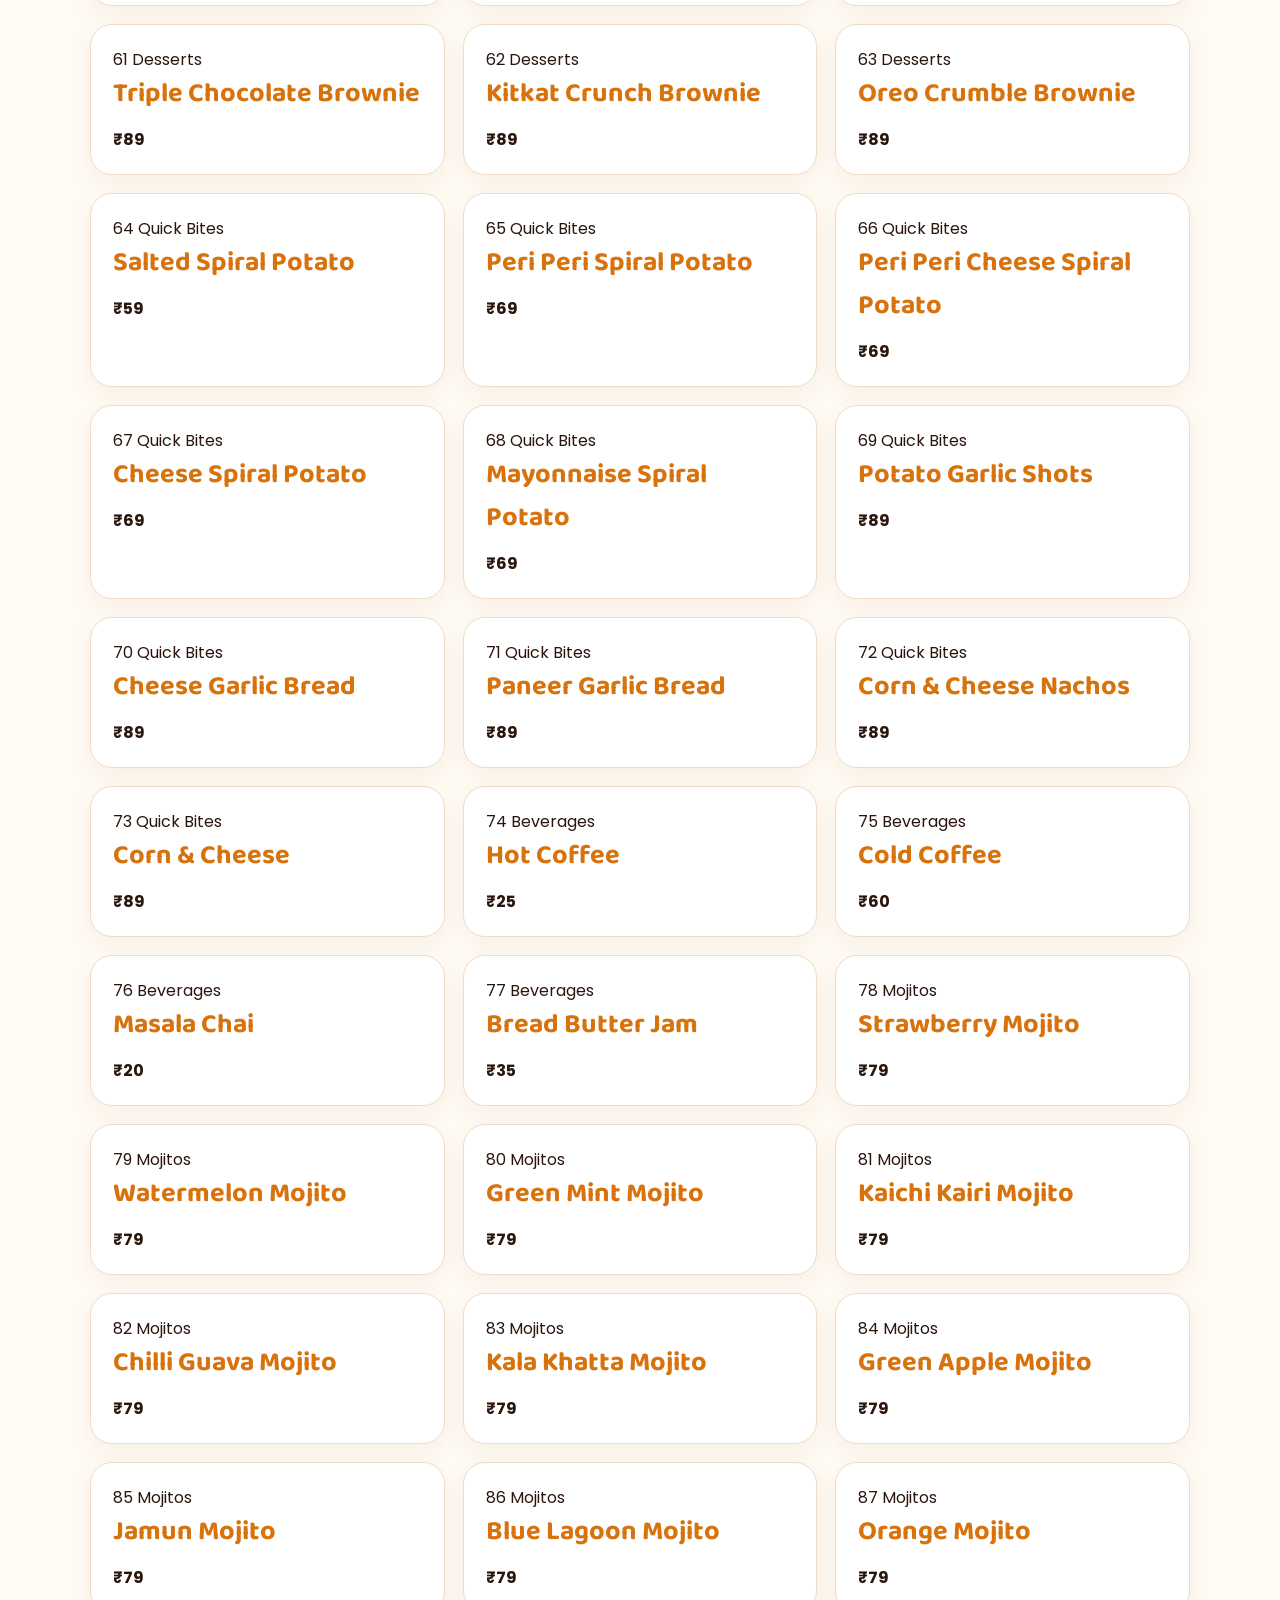
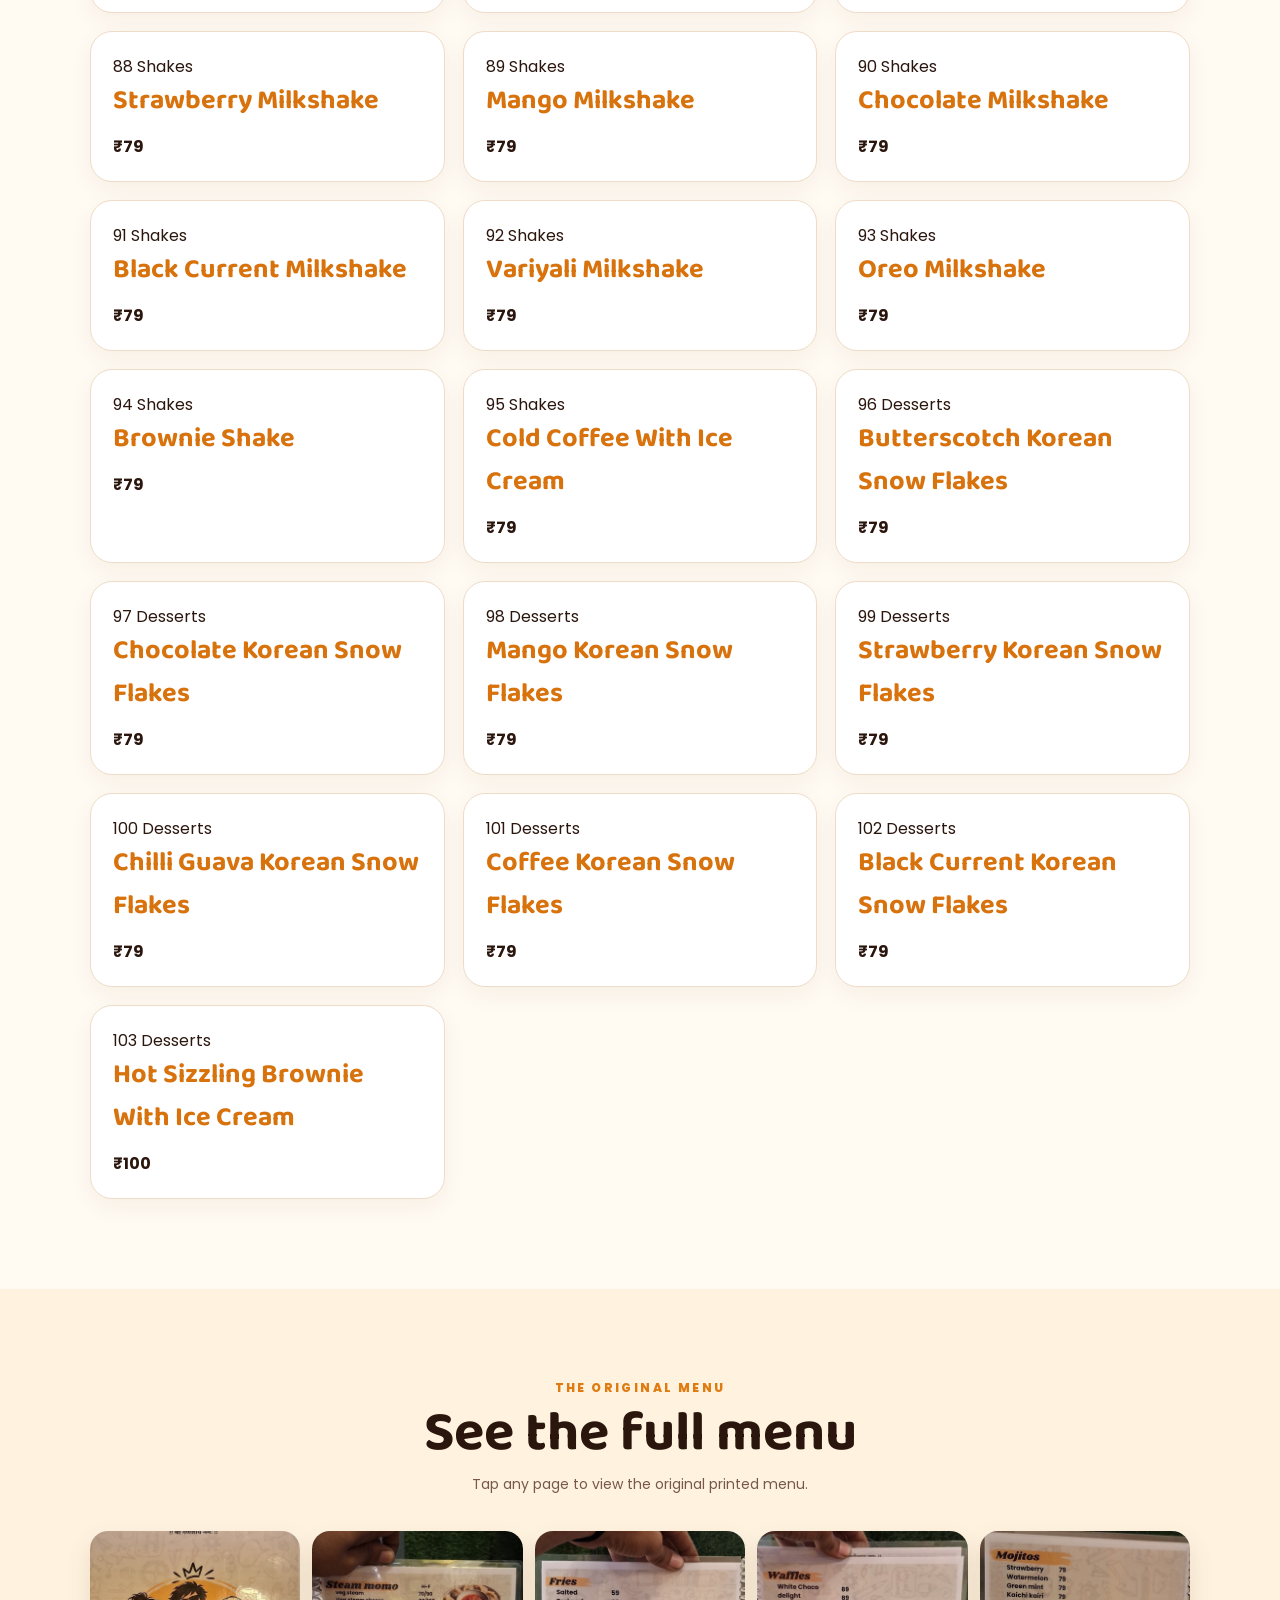
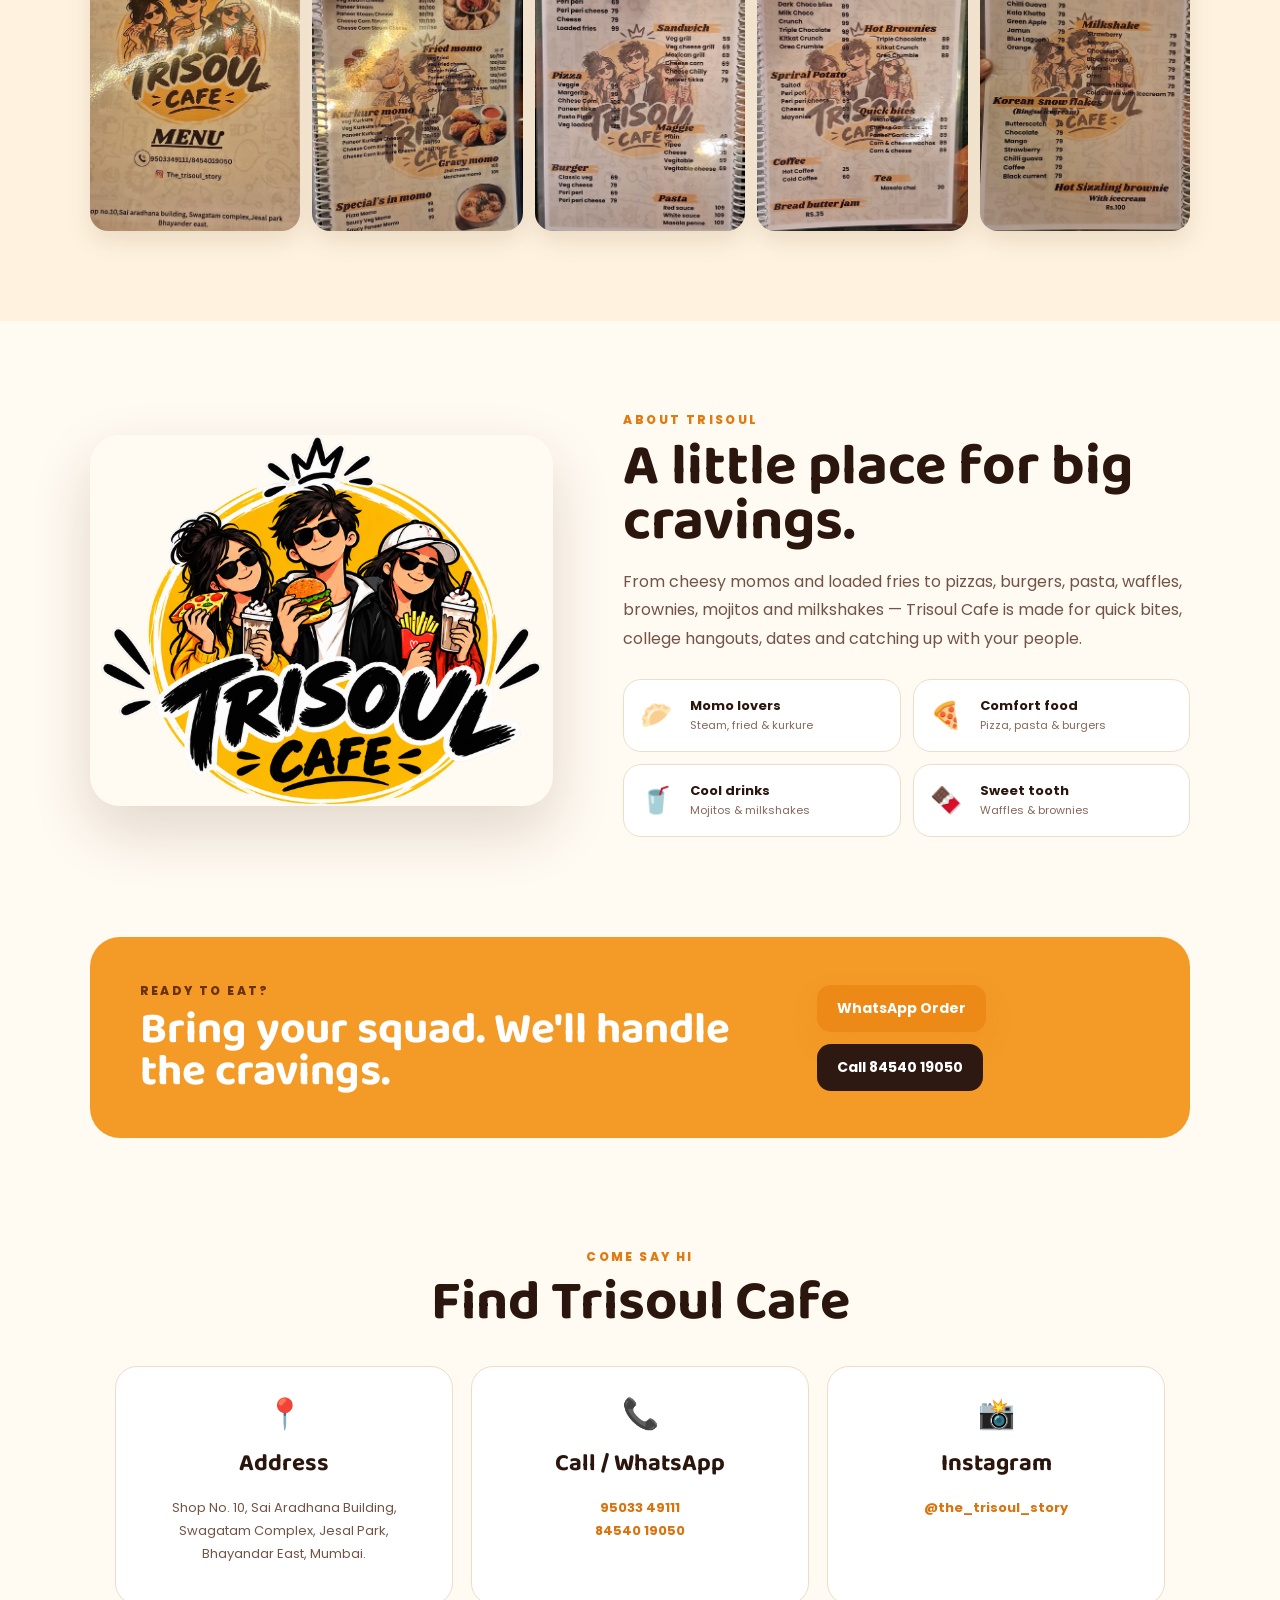
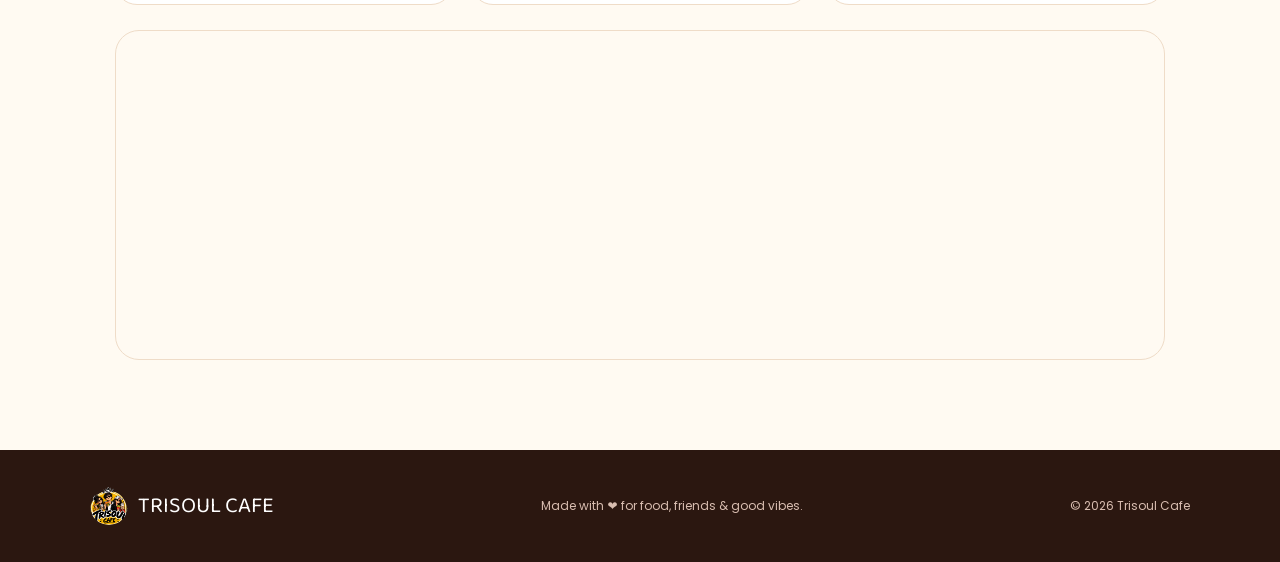
==== commit fc8d68df: "Update index.html" ====
--- a/index.html
+++ b/index.html
@@ -257,7 +257,7 @@
       <div class="about-image">
 
         <img
-          src="./menu-1.jpg"
+          src="./logo.png"
           alt="Trisoul Cafe"
         >
 
